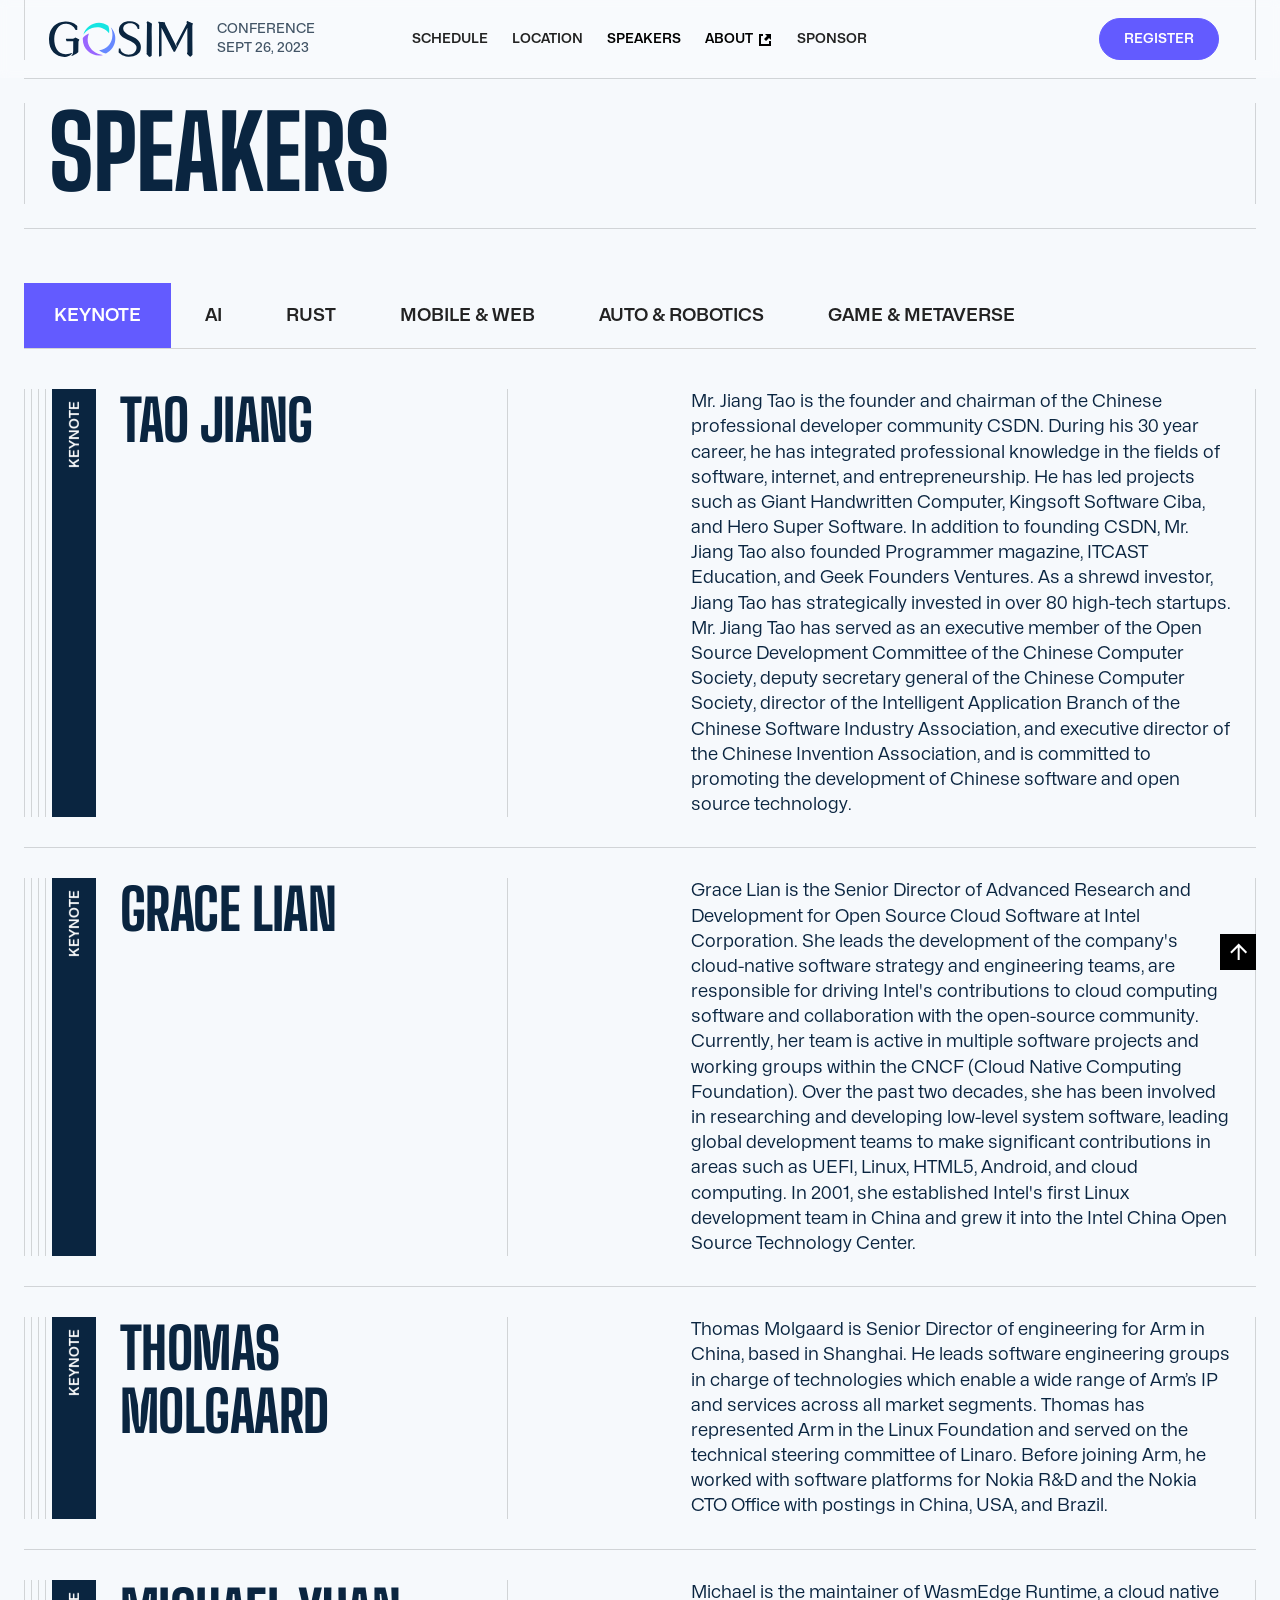
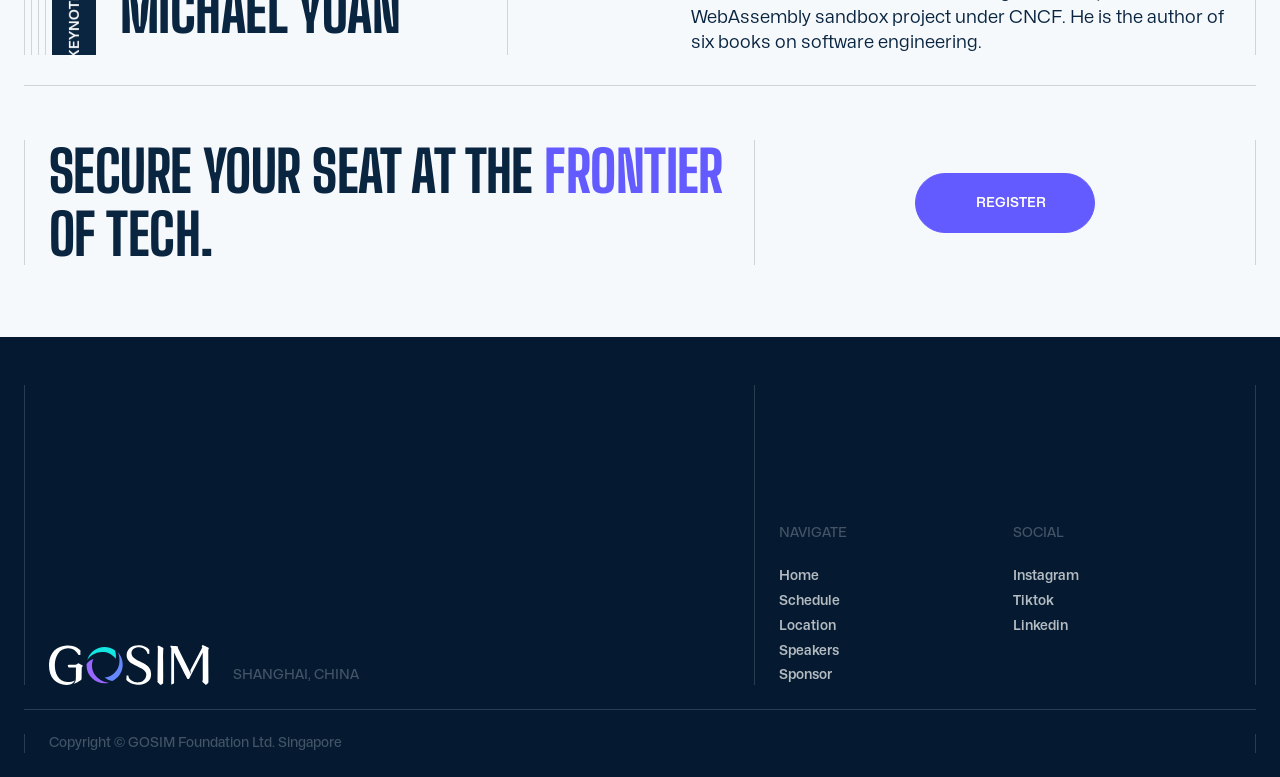
==== speakers.html @ e24916bc "Raw site export" ====
<!DOCTYPE html><!-- Last Published: Sat Apr 06 2024 01:32:18 GMT+0000 (Coordinated Universal Time) -->
<html data-wf-domain="conference2023.gosim.org" data-wf-page="64cb27d26b542a2d3aafcc37"
  data-wf-site="64cb27d16b542a2d3aafcbdd">

<head>
  <meta charset="utf-8" />
  <title>GOSIM Conference 2023 - Speakers</title>
  <meta content="GOSIM Conference 2023 - Speakers" property="og:title" />
  <meta content="GOSIM Conference 2023 - Speakers" property="twitter:title" />
  <meta content="width=device-width, initial-scale=1" name="viewport" />
  <link href="css/gosim-conference.css"
    rel="stylesheet" type="text/css" />
  <script
    type="text/javascript">!function (o, c) { var n = c.documentElement, t = " w-mod-"; n.className += t + "js", ("ontouchstart" in o || o.DocumentTouch && c instanceof DocumentTouch) && (n.className += t + "touch") }(window, document);</script>
  <link href="images/64df04108b62810ad6dc59b3_gosim-conference.png"
    rel="shortcut icon" type="image/x-icon" />
  <link href="images/64df04763ee10a7ce79408d1_gosim-256.png"
    rel="apple-touch-icon" />
  <style>
    body {
      -moz-osx-font-smoothing: grayscale;
      -webkit-font-smoothing: antialiased;
    }

    select,
    input,
    textarea {
      -webkit-appearance: none;
    }
  </style>
</head>

<body>
  <div class="page-wrapper">
    <div id="Top" class="back-to-top-container"><a href="#Top" class="back-to-top-button w-inline-block"><img
          src="images/64cb27d26b542a2d3aafcc44_interface-icon-arrow-up.svg"
          alt="" class="invert" /></a></div>
    <div class="navbar-wrapper">
      <div class="container---main">
        <div data-animation="default" data-collapse="medium" data-duration="400" data-easing="ease" data-easing2="ease"
          role="banner" class="navbar w-nav">
          <div class="navbar-row">
            <div class="navbar-left">
              <a href="index.html" class="brand w-nav-brand"><img alt="" height="Auto"
                  src="images/64d446e209b4d873d9518343_gosim-logo2.svg"
                  class="logo logo-header" /></a>
              <div class="small-text navbar-date">Conference<br />SEPT 26, 2023</div>
            </div>
            <nav role="navigation" class="nav-menu w-nav-menu">
              <a href="schedule.html" class="nav-link w-nav-link">schedule</a><a href="location.html"
                class="nav-link w-nav-link">location</a><a href="speakers.html" aria-current="page"
                class="nav-link w-nav-link w--current">Speakers</a>
              <a href="https://www.gosim.org/" target="_blank" class="nav-link nav-link__flex w-inline-block">
                <div>About</div>
                <div class="external-icon"></div>
              </a>
              <a href="sponsors.html" class="nav-link w-nav-link">sponsor</a>
            </nav>
            <div class="div-block-7 sdf23">
              <a href="https://www.lfasiallc.com/kubecon-cloudnativecon-open-source-summit-china/register/"
                target="_blank" class="button small header-btn w-inline-block">
                <div>Register</div>
              </a>
              <div class="language"></div>
              <div class="menu-button w-nav-button">
                <div class="menu-button-wrapper">
                  <div class="menu-button-horziontal">
                    <div class="menu-button-horizontal-line line-1"></div>
                    <div class="menu-button-horizontal-line line-2"></div>
                    <div class="menu-button-horizontal-line line-3"></div>
                  </div>
                  <div class="menu-button-cross">
                    <div class="menu-button-cross-line line-1"></div>
                    <div class="menu-button-cross-line line-2"></div>
                  </div>
                </div>
              </div>
            </div>
          </div>
        </div>
      </div>
    </div>
    <div class="content-wrapper">
      <div class="horizontal-line"></div>
      <div class="container---main">
        <div class="section-inner">
          <div id="w-node-_6dbf7af6-5825-25f4-3af3-17d40426552d-3aafcc37" class="rows gap-0-5x speakers-title">
            <h4 class="large-heading">speakers</h4>
          </div>
          <div class="container---xs pad-top"></div>
        </div>
      </div>
      <div class="horizontal-line"></div>
      <div data-current="keynote" data-easing="ease" data-duration-in="300" data-duration-out="100" class="tabs w-tabs">
        <div class="tabs-menu w-tab-menu">
          <a id="rust" data-w-tab="keynote" class="tab w-inline-block w-tab-link w--current">
            <div>Keynote</div>
          </a>
          <a id="ai" data-w-tab="ai" class="tab w-inline-block w-tab-link">
            <div>AI</div>
          </a>
          <a id="rust" data-w-tab="rust" class="tab w-inline-block w-tab-link">
            <div>RUST</div>
          </a>
          <a id="mobile" data-w-tab="mobile" class="tab w-inline-block w-tab-link">
            <div>Mobile &amp; Web</div>
          </a>
          <a id="auto" data-w-tab="auto" class="tab w-inline-block w-tab-link">
            <div>Auto &amp; Robotics</div>
          </a>
          <a id="metaverse" data-w-tab="metaverse" class="tab w-inline-block w-tab-link">
            <div>Game &amp; Metaverse</div>
          </a>
        </div>
        <div class="tabs-content w-tab-content">
          <div data-w-tab="keynote" class="w-tab-pane w--tab-active">
            <div class="w-dyn-list">
              <div role="list" class="w-dyn-items">
                <div role="listitem" class="container---main w-dyn-item">
                  <div class="section-inner has-title">
                    <div class="title-wrapper">
                      <div class="title-graphic">
                        <div class="vertical-line"></div>
                        <div class="vertical-line"></div>
                        <div class="vertical-line"></div>
                        <div class="title titles-2">
                          <div class="title-graphic-text-wrapper">
                            <div id="w-node-_0d0104dd-3ecc-165d-d9fb-0b542f494f44-3aafcc37" class="title-graphic-text">
                              Keynote</div>
                          </div>
                        </div>
                      </div>
                      <div class="title-text">
                        <h4 class="medium-heading">Tao Jiang</h4>
                      </div>
                    </div>
                    <div class="vertical-line"></div>
                    <div id="w-node-_0d0104dd-3ecc-165d-d9fb-0b542f494f48-3aafcc37" class="rows gap-1x">
                      <div id="w-node-_0d0104dd-3ecc-165d-d9fb-0b542f494f49-3aafcc37"
                        class="columns speaker-columns kjkj23"><div id="w-node-_0d0104dd-3ecc-165d-d9fb-0b542f494f4b-3aafcc37">Mr. Jiang Tao is the founder and
                          chairman of the Chinese professional developer community CSDN. During his 30 year career, he
                          has integrated professional knowledge in the fields of software, internet, and
                          entrepreneurship. He has led projects such as Giant Handwritten Computer, Kingsoft Software
                          Ciba, and Hero Super Software. In addition to founding CSDN, Mr. Jiang Tao also founded
                          Programmer magazine, ITCAST Education, and Geek Founders Ventures. As a shrewd investor, Jiang
                          Tao has strategically invested in over 80 high-tech startups. Mr. Jiang Tao has served as an
                          executive member of the Open Source Development Committee of the Chinese Computer Society,
                          deputy secretary general of the Chinese Computer Society, director of the Intelligent
                          Application Branch of the Chinese Software Industry Association, and executive director of the
                          Chinese Invention Association, and is committed to promoting the development of Chinese
                          software and open source technology.</div>
                      </div>
                    </div>
                  </div>
                  <div class="horizontal-line kk43"></div>
                </div>
                <div role="listitem" class="container---main w-dyn-item">
                  <div class="section-inner has-title">
                    <div class="title-wrapper">
                      <div class="title-graphic">
                        <div class="vertical-line"></div>
                        <div class="vertical-line"></div>
                        <div class="vertical-line"></div>
                        <div class="title titles-2">
                          <div class="title-graphic-text-wrapper">
                            <div id="w-node-_0d0104dd-3ecc-165d-d9fb-0b542f494f44-3aafcc37" class="title-graphic-text">
                              Keynote</div>
                          </div>
                        </div>
                      </div>
                      <div class="title-text">
                        <h4 class="medium-heading">Grace Lian</h4>
                      </div>
                    </div>
                    <div class="vertical-line"></div>
                    <div id="w-node-_0d0104dd-3ecc-165d-d9fb-0b542f494f48-3aafcc37" class="rows gap-1x">
                      <div id="w-node-_0d0104dd-3ecc-165d-d9fb-0b542f494f49-3aafcc37"
                        class="columns speaker-columns kjkj23"><div id="w-node-_0d0104dd-3ecc-165d-d9fb-0b542f494f4b-3aafcc37">Grace Lian is the Senior
                          Director of Advanced Research and Development for Open Source Cloud Software at Intel
                          Corporation. She leads the development of the company&#x27;s cloud-native software strategy
                          and engineering teams, are responsible for driving Intel&#x27;s contributions to cloud
                          computing software and collaboration with the open-source community. Currently, her team is
                          active in multiple software projects and working groups within the CNCF (Cloud Native
                          Computing Foundation). Over the past two decades, she has been involved in researching and
                          developing low-level system software, leading global development teams to make significant
                          contributions in areas such as UEFI, Linux, HTML5, Android, and cloud computing. In 2001, she
                          established Intel&#x27;s first Linux development team in China and grew it into the Intel
                          China Open Source Technology Center.</div>
                      </div>
                    </div>
                  </div>
                  <div class="horizontal-line kk43"></div>
                </div>
                <div role="listitem" class="container---main w-dyn-item">
                  <div class="section-inner has-title">
                    <div class="title-wrapper">
                      <div class="title-graphic">
                        <div class="vertical-line"></div>
                        <div class="vertical-line"></div>
                        <div class="vertical-line"></div>
                        <div class="title titles-2">
                          <div class="title-graphic-text-wrapper">
                            <div id="w-node-_0d0104dd-3ecc-165d-d9fb-0b542f494f44-3aafcc37" class="title-graphic-text">
                              Keynote</div>
                          </div>
                        </div>
                      </div>
                      <div class="title-text">
                        <h4 class="medium-heading">Thomas Molgaard</h4>
                      </div>
                    </div>
                    <div class="vertical-line"></div>
                    <div id="w-node-_0d0104dd-3ecc-165d-d9fb-0b542f494f48-3aafcc37" class="rows gap-1x">
                      <div id="w-node-_0d0104dd-3ecc-165d-d9fb-0b542f494f49-3aafcc37"
                        class="columns speaker-columns kjkj23"><div id="w-node-_0d0104dd-3ecc-165d-d9fb-0b542f494f4b-3aafcc37">Thomas Molgaard is Senior
                          Director of engineering for Arm in China, based in Shanghai. He leads software engineering
                          groups in charge of technologies which enable a wide range of Arm’s IP and services across all
                          market segments. Thomas has represented Arm in the Linux Foundation and served on the
                          technical steering committee of Linaro. Before joining Arm, he worked with software platforms
                          for Nokia R&amp;D and the Nokia CTO Office with postings in China, USA, and Brazil.</div>
                      </div>
                    </div>
                  </div>
                  <div class="horizontal-line kk43"></div>
                </div>
                <div role="listitem" class="container---main w-dyn-item">
                  <div class="section-inner has-title">
                    <div class="title-wrapper">
                      <div class="title-graphic">
                        <div class="vertical-line"></div>
                        <div class="vertical-line"></div>
                        <div class="vertical-line"></div>
                        <div class="title titles-2">
                          <div class="title-graphic-text-wrapper">
                            <div id="w-node-_0d0104dd-3ecc-165d-d9fb-0b542f494f44-3aafcc37" class="title-graphic-text">
                              Keynote</div>
                          </div>
                        </div>
                      </div>
                      <div class="title-text">
                        <h4 class="medium-heading">Michael Yuan</h4>
                      </div>
                    </div>
                    <div class="vertical-line"></div>
                    <div id="w-node-_0d0104dd-3ecc-165d-d9fb-0b542f494f48-3aafcc37" class="rows gap-1x">
                      <div id="w-node-_0d0104dd-3ecc-165d-d9fb-0b542f494f49-3aafcc37"
                        class="columns speaker-columns kjkj23"><div id="w-node-_0d0104dd-3ecc-165d-d9fb-0b542f494f4b-3aafcc37">Michael is the maintainer of
                          WasmEdge Runtime, a cloud native WebAssembly sandbox project under CNCF. He is the author of
                          six books on software engineering.</div>
                      </div>
                    </div>
                  </div>
                  <div class="horizontal-line kk43"></div>
                </div>
              </div>
            </div>
          </div>
          <div data-w-tab="ai" class="w-tab-pane">
            <div class="w-dyn-list">
              <div role="list" class="w-dyn-items">
                <div role="listitem" class="container---main w-dyn-item">
                  <div class="section-inner has-title">
                    <div class="title-wrapper">
                      <div class="title-graphic">
                        <div class="vertical-line"></div>
                        <div class="vertical-line"></div>
                        <div class="vertical-line"></div>
                        <div class="title titles-2">
                          <div class="title-graphic-text-wrapper">
                            <div id="w-node-_71fab22b-0104-3208-f307-d887cc470694-3aafcc37" class="title-graphic-text">
                              AI</div>
                          </div>
                        </div>
                      </div>
                      <div class="title-text">
                        <h4 class="medium-heading">Loubna Ben Allal</h4>
                      </div>
                    </div>
                    <div class="vertical-line"></div>
                    <div id="w-node-_71fab22b-0104-3208-f307-d887cc47069a-3aafcc37" class="rows gap-1x">
                      <div id="w-node-_71fab22b-0104-3208-f307-d887cc47069b-3aafcc37"
                        class="columns speaker-columns kjkj23"><div id="w-node-cab04417-c5d4-ff88-e255-ee1e2c83454c-3aafcc37">Loubna Ben Allal is a Machine
                          Learning Engineer in the Science team at Hugging Face working on LLMs for code. She is part of
                          the core team behind the BigCode Project and has co-authored The Stack dataset, SantaCoder,
                          and StarCoder models. Loubna holds a Master&#x27;s Degree in Mathematics and Deep Learning
                          from Ecole des Mines de Nancy and graduated from the MVA Master program at ENS Paris Saclay.
                        </div>
                      </div>
                    </div>
                  </div>
                  <div class="horizontal-line kk43"></div>
                </div>
                <div role="listitem" class="container---main w-dyn-item">
                  <div class="section-inner has-title">
                    <div class="title-wrapper">
                      <div class="title-graphic">
                        <div class="vertical-line"></div>
                        <div class="vertical-line"></div>
                        <div class="vertical-line"></div>
                        <div class="title titles-2">
                          <div class="title-graphic-text-wrapper">
                            <div id="w-node-_71fab22b-0104-3208-f307-d887cc470694-3aafcc37" class="title-graphic-text">
                              AI</div>
                          </div>
                        </div>
                      </div>
                      <div class="title-text">
                        <h4 class="medium-heading">Emily Chen </h4>
                      </div>
                    </div>
                    <div class="vertical-line"></div>
                    <div id="w-node-_71fab22b-0104-3208-f307-d887cc47069a-3aafcc37" class="rows gap-1x">
                      <div id="w-node-_71fab22b-0104-3208-f307-d887cc47069b-3aafcc37"
                        class="columns speaker-columns kjkj23"><div id="w-node-cab04417-c5d4-ff88-e255-ee1e2c83454c-3aafcc37">Emily has 18 years of open-source
                          community experience, she was a core contributor in Mozilla/Firefox community, GSoC mentor,
                          Founder of GNOME.Asia and served as the Board of Director in GNOME Foundation in 2010, was
                          co-founder of Kaiyuanshe. Emily joined MSFT as Open Source Community Manager to evangelize
                          MSFT OSS technology and strategy to the broader OSS community since 2014; Later she worked as
                          a product manager in C+AI to build China Azure Marketplace from 0-1 for both customers and
                          ISVs; Since 2018, Emily was the PM lead of STCA AI Vertical team to develop &quot;Industry +
                          AI&quot; solutions for China top enterprise customers, manage multiple enterprise AI projects,
                          build the scalable solutions and deliver flagship projects in China for top customers. Since
                          2022, Emily worked in Microsoft Data Integration team as Principal PM lead for Data Factory
                          APAC PM team. </div>
                      </div>
                    </div>
                  </div>
                  <div class="horizontal-line kk43"></div>
                </div>
                <div role="listitem" class="container---main w-dyn-item">
                  <div class="section-inner has-title">
                    <div class="title-wrapper">
                      <div class="title-graphic">
                        <div class="vertical-line"></div>
                        <div class="vertical-line"></div>
                        <div class="vertical-line"></div>
                        <div class="title titles-2">
                          <div class="title-graphic-text-wrapper">
                            <div id="w-node-_71fab22b-0104-3208-f307-d887cc470694-3aafcc37" class="title-graphic-text">
                              AI</div>
                          </div>
                        </div>
                      </div>
                      <div class="title-text">
                        <h4 class="medium-heading">Bosheng Ding</h4>
                      </div>
                    </div>
                    <div class="vertical-line"></div>
                    <div id="w-node-_71fab22b-0104-3208-f307-d887cc47069a-3aafcc37" class="rows gap-1x">
                      <div id="w-node-_71fab22b-0104-3208-f307-d887cc47069b-3aafcc37"
                        class="columns speaker-columns kjkj23"><div id="w-node-cab04417-c5d4-ff88-e255-ee1e2c83454c-3aafcc37">Bosheng Ding is the founder of
                          the open source project, PandaLLM. He is a researcher and PhD candidate at Nanyang
                          Technological University, focusing on deep learning and natural language processing. His
                          research focused on Large Language Models and Robust NLP Systems. Bosheng has demonstrated a
                          strong aptitude for research, as evidenced by his publications at top AI conferences. In
                          addition to his own research, Bosheng has also served as a reviewer for various AI
                          conferences, including EMNLP, ACL, KDD, SIGDIAL, and WSDM. He is also an adjunct lecturer on
                          digital marketing at the Singapore University of Social Sciences. Prior to his Ph.D. studies,
                          Bosheng worked as a financial risk management consultant for PwC Consulting. In this role, he
                          contributed to projects in a number of countries, including Singapore, Thailand, the
                          Philippines, Malaysia, Austrilia, and South Africa. Bosheng’s experiences in academia and
                          industry have equipped him with diverse skills and perspectives, making him well-suited to
                          tackle complex problems at the intersection of technology and business.</div>
                      </div>
                    </div>
                  </div>
                  <div class="horizontal-line kk43"></div>
                </div>
                <div role="listitem" class="container---main w-dyn-item">
                  <div class="section-inner has-title">
                    <div class="title-wrapper">
                      <div class="title-graphic">
                        <div class="vertical-line"></div>
                        <div class="vertical-line"></div>
                        <div class="vertical-line"></div>
                        <div class="title titles-2">
                          <div class="title-graphic-text-wrapper">
                            <div id="w-node-_71fab22b-0104-3208-f307-d887cc470694-3aafcc37" class="title-graphic-text">
                              AI</div>
                          </div>
                        </div>
                      </div>
                      <div class="title-text">
                        <h4 class="medium-heading">Xu Han</h4>
                      </div>
                    </div>
                    <div class="vertical-line"></div>
                    <div id="w-node-_71fab22b-0104-3208-f307-d887cc47069a-3aafcc37" class="rows gap-1x">
                      <div id="w-node-_71fab22b-0104-3208-f307-d887cc47069b-3aafcc37"
                        class="columns speaker-columns kjkj23"><div id="w-node-cab04417-c5d4-ff88-e255-ee1e2c83454c-3aafcc37">Han Xu is the chief researcher at
                          ModelBest. He was a postdoctoral fellow at Tsinghua University, with research directions in
                          natural language processing, pre-trained language models, and knowledge graphs. He has
                          published numerous papers in international conferences on natural language processing and
                          artificial intelligence such as ACL and EMNLP. He has been cited over 5,900 times on Google
                          Scholar. As one of the main contributors, he participated in the community building of the
                          OpenBMB large model and the open-source of the CPM series models. During his doctoral studies,
                          he received various honors including the National Scholarship, Tsinghua University&#x27;s
                          Jiang Nanxiang Scholarship, Tsinghua University&#x27;s Department of Computer Science Zhong
                          Shimou Scholarship, Tsinghua University&#x27;s Outstanding Doctoral Dissertation, and the
                          Microsoft Scholar Scholarship. He was selected for the CCF Excellent Doctoral Dissertation
                          Incentive Plan for 2022, the Postdoctoral Innovative Talent Support Program, and the Tsinghua
                          University Shuimu Scholar Program.</div>
                      </div>
                    </div>
                  </div>
                  <div class="horizontal-line kk43"></div>
                </div>
                <div role="listitem" class="container---main w-dyn-item">
                  <div class="section-inner has-title">
                    <div class="title-wrapper">
                      <div class="title-graphic">
                        <div class="vertical-line"></div>
                        <div class="vertical-line"></div>
                        <div class="vertical-line"></div>
                        <div class="title titles-2">
                          <div class="title-graphic-text-wrapper">
                            <div id="w-node-_71fab22b-0104-3208-f307-d887cc470694-3aafcc37" class="title-graphic-text">
                              AI</div>
                          </div>
                        </div>
                      </div>
                      <div class="title-text">
                        <h4 class="medium-heading">Yuwen Hu</h4>
                      </div>
                    </div>
                    <div class="vertical-line"></div>
                    <div id="w-node-_71fab22b-0104-3208-f307-d887cc47069a-3aafcc37" class="rows gap-1x">
                      <div id="w-node-_71fab22b-0104-3208-f307-d887cc47069b-3aafcc37"
                        class="columns speaker-columns kjkj23"><div id="w-node-cab04417-c5d4-ff88-e255-ee1e2c83454c-3aafcc37">Yuwen graduated from KTH Royal
                          Institute of Technology in Sweden and currently serves as an AI Frameworks Engineer at Intel.
                          She excels in developing acceleration frameworks for deep learning and large language models.
                          In addition to her multiple educational sessions on LLM, she is also one of the core team
                          members of BigDL project.</div>
                      </div>
                    </div>
                  </div>
                  <div class="horizontal-line kk43"></div>
                </div>
                <div role="listitem" class="container---main w-dyn-item">
                  <div class="section-inner has-title">
                    <div class="title-wrapper">
                      <div class="title-graphic">
                        <div class="vertical-line"></div>
                        <div class="vertical-line"></div>
                        <div class="vertical-line"></div>
                        <div class="title titles-2">
                          <div class="title-graphic-text-wrapper">
                            <div id="w-node-_71fab22b-0104-3208-f307-d887cc470694-3aafcc37" class="title-graphic-text">
                              AI</div>
                          </div>
                        </div>
                      </div>
                      <div class="title-text">
                        <h4 class="medium-heading">Yuhao Jiang</h4>
                      </div>
                    </div>
                    <div class="vertical-line"></div>
                    <div id="w-node-_71fab22b-0104-3208-f307-d887cc47069a-3aafcc37" class="rows gap-1x">
                      <div id="w-node-_71fab22b-0104-3208-f307-d887cc47069b-3aafcc37"
                        class="columns speaker-columns kjkj23"><div id="w-node-cab04417-c5d4-ff88-e255-ee1e2c83454c-3aafcc37">Corporate Counsel, Microsoft Asia
                          R&amp;D Group Legal Affairs</div>
                      </div>
                    </div>
                  </div>
                  <div class="horizontal-line kk43"></div>
                </div>
                <div role="listitem" class="container---main w-dyn-item">
                  <div class="section-inner has-title">
                    <div class="title-wrapper">
                      <div class="title-graphic">
                        <div class="vertical-line"></div>
                        <div class="vertical-line"></div>
                        <div class="vertical-line"></div>
                        <div class="title titles-2">
                          <div class="title-graphic-text-wrapper">
                            <div id="w-node-_71fab22b-0104-3208-f307-d887cc470694-3aafcc37" class="title-graphic-text">
                              AI</div>
                          </div>
                        </div>
                      </div>
                      <div class="title-text">
                        <h4 class="medium-heading">Anni Lai</h4>
                      </div>
                    </div>
                    <div class="vertical-line"></div>
                    <div id="w-node-_71fab22b-0104-3208-f307-d887cc47069a-3aafcc37" class="rows gap-1x">
                      <div id="w-node-_71fab22b-0104-3208-f307-d887cc47069b-3aafcc37"
                        class="columns speaker-columns kjkj23"><div id="w-node-cab04417-c5d4-ff88-e255-ee1e2c83454c-3aafcc37">Anni Lai is the Head of Futurewei
                          Open Source Operations and Marketing. She drives Futurewei’s open source governance, process,
                          compliance, training, project alignment, and ecosystem building. Anni has a long history of
                          serving on various open source foundation boards such as LF CNCF, LF OCI, LF Edge, OpenStack
                          Foundation, and is currently on the LF AI &amp; Data, Open Metaverse Foundation, LF Europe
                          Advisory boards, and Kaiyuanshe.org Advisory Committee. Anni has been instrumental in growing
                          various open source projects and building ecosystems in the areas of Cloud Native, Edge, AI,
                          and Metaverse.</div>
                      </div>
                    </div>
                  </div>
                  <div class="horizontal-line kk43"></div>
                </div>
                <div role="listitem" class="container---main w-dyn-item">
                  <div class="section-inner has-title">
                    <div class="title-wrapper">
                      <div class="title-graphic">
                        <div class="vertical-line"></div>
                        <div class="vertical-line"></div>
                        <div class="vertical-line"></div>
                        <div class="title titles-2">
                          <div class="title-graphic-text-wrapper">
                            <div id="w-node-_71fab22b-0104-3208-f307-d887cc470694-3aafcc37" class="title-graphic-text">
                              AI</div>
                          </div>
                        </div>
                      </div>
                      <div class="title-text">
                        <h4 class="medium-heading">Ted Liu</h4>
                      </div>
                    </div>
                    <div class="vertical-line"></div>
                    <div id="w-node-_71fab22b-0104-3208-f307-d887cc47069a-3aafcc37" class="rows gap-1x">
                      <div id="w-node-_71fab22b-0104-3208-f307-d887cc47069b-3aafcc37"
                        class="columns speaker-columns kjkj23"><div id="w-node-cab04417-c5d4-ff88-e255-ee1e2c83454c-3aafcc37">Ted Liu, has a long-standing
                          commitment to participating in open-source communities both domestically and internationally.
                          His current roles include being a co-founder of the kaiyuanshe an official member of the
                          Apache Software Foundation, a member and mentor of the Incubator Project Committee, and a
                          member of the Community Development Committee. He is also involved in consulting roles for
                          open-source related businesses or communities, such as being an advisor for the Open Source
                          Rainforest community, an External Advisor for BAIN &amp; Company, and Tencent Cloud TVP. He
                          has previously served as an open-source consultant for Tencent Cloud Tengyuan Club, the
                          Strategic Business Director for Microsoft China, the Chief Technical Evangelist for
                          Microsoft&#x27;s Open Technologies and Microsoft&#x27;s Asia-Pacific R&amp;D Group. He also
                          held positions at Oracle (China) as the Channel and Alliance Director, the Linux Strategy
                          Director, and the General Manager of the Middleware Business Division for Greater China.
                          Furthermore, he served as the Vice President for the Asia-Pacific region at Turbolinux.</div>
                      </div>
                    </div>
                  </div>
                  <div class="horizontal-line kk43"></div>
                </div>
                <div role="listitem" class="container---main w-dyn-item">
                  <div class="section-inner has-title">
                    <div class="title-wrapper">
                      <div class="title-graphic">
                        <div class="vertical-line"></div>
                        <div class="vertical-line"></div>
                        <div class="vertical-line"></div>
                        <div class="title titles-2">
                          <div class="title-graphic-text-wrapper">
                            <div id="w-node-_71fab22b-0104-3208-f307-d887cc470694-3aafcc37" class="title-graphic-text">
                              AI</div>
                          </div>
                        </div>
                      </div>
                      <div class="title-text">
                        <h4 class="medium-heading">Stefano Maffulli</h4>
                      </div>
                    </div>
                    <div class="vertical-line"></div>
                    <div id="w-node-_71fab22b-0104-3208-f307-d887cc47069a-3aafcc37" class="rows gap-1x">
                      <div id="w-node-_71fab22b-0104-3208-f307-d887cc47069b-3aafcc37"
                        class="columns speaker-columns kjkj23"><div id="w-node-cab04417-c5d4-ff88-e255-ee1e2c83454c-3aafcc37">Stefano is the executive director
                          of the Open Source Initiative. An experienced leader of open source organizations, from
                          non-profits advocacy groups and trade organizations to business ventures and community
                          projects across countries. With a proven track record in community building, he’s also an
                          active contributor to open source projects. When not basking in front of a monitor, you’ll
                          find him teaching sailing or perfecting his pizza technique.</div>
                      </div>
                    </div>
                  </div>
                  <div class="horizontal-line kk43"></div>
                </div>
                <div role="listitem" class="container---main w-dyn-item">
                  <div class="section-inner has-title">
                    <div class="title-wrapper">
                      <div class="title-graphic">
                        <div class="vertical-line"></div>
                        <div class="vertical-line"></div>
                        <div class="vertical-line"></div>
                        <div class="title titles-2">
                          <div class="title-graphic-text-wrapper">
                            <div id="w-node-_71fab22b-0104-3208-f307-d887cc470694-3aafcc37" class="title-graphic-text">
                              AI</div>
                          </div>
                        </div>
                      </div>
                      <div class="title-text">
                        <h4 class="medium-heading">Wei Meng</h4>
                      </div>
                    </div>
                    <div class="vertical-line"></div>
                    <div id="w-node-_71fab22b-0104-3208-f307-d887cc47069a-3aafcc37" class="rows gap-1x">
                      <div id="w-node-_71fab22b-0104-3208-f307-d887cc47069b-3aafcc37"
                        class="columns speaker-columns kjkj23"><div id="w-node-cab04417-c5d4-ff88-e255-ee1e2c83454c-3aafcc37">Mr. Meng Wei serves as the
                          Director of Open Source Strategy at ZTE Corporation. Since 2016, he has spearheaded ZTE&#x27;s
                          preliminary research in artificial intelligence. Passionate about AI and 5G, in 2018, he was
                          appointed as the Chair of the ITU-T ML5G WG3, a United Nations International Telecommunication
                          Union group focused on applying machine learning to 5G network architectures. Meng is also the
                          Vice Chair of the China AI Industry Development Alliance, a board member of the Linux AI &amp;
                          Data Foundation, and was elected its Chairman in 2023. He has held roles as PTL for the Linux
                          Foundation&#x27;s ODL project and mentor for the Adlik project, contributing to multiple
                          international standards in AI and network function virtualization. Additionally, Meng holds
                          over 30 patents, both in China and internationally, as the lead inventor. </div>
                      </div>
                    </div>
                  </div>
                  <div class="horizontal-line kk43"></div>
                </div>
                <div role="listitem" class="container---main w-dyn-item">
                  <div class="section-inner has-title">
                    <div class="title-wrapper">
                      <div class="title-graphic">
                        <div class="vertical-line"></div>
                        <div class="vertical-line"></div>
                        <div class="vertical-line"></div>
                        <div class="title titles-2">
                          <div class="title-graphic-text-wrapper">
                            <div id="w-node-_71fab22b-0104-3208-f307-d887cc470694-3aafcc37" class="title-graphic-text">
                              AI</div>
                          </div>
                        </div>
                      </div>
                      <div class="title-text">
                        <h4 class="medium-heading">Zhenhua Sun</h4>
                      </div>
                    </div>
                    <div class="vertical-line"></div>
                    <div id="w-node-_71fab22b-0104-3208-f307-d887cc47069a-3aafcc37" class="rows gap-1x">
                      <div id="w-node-_71fab22b-0104-3208-f307-d887cc47069b-3aafcc37"
                        class="columns speaker-columns kjkj23"><div id="w-node-cab04417-c5d4-ff88-e255-ee1e2c83454c-3aafcc37">ByteDance Open Source Committee
                          Legal Advisor, responsible for the company&#x27;s legal affairs related to open source,
                          dedicated to implementing and improving the OpenChain international standard for open source
                          compliance within the company. Actively involved in open source community activities for an
                          extended period, a proactive contributor to the OSCAR (Open Source Compliance and Resource)
                          activities organized by the Institute of Information and Communication Technology, and the
                          author of the Open Source Compliance chapter in the &#x27;Modern Corporate Compliance
                          Guide.&#x27; Formerly served as a lawyer and patent agent.</div>
                      </div>
                    </div>
                  </div>
                  <div class="horizontal-line kk43"></div>
                </div>
                <div role="listitem" class="container---main w-dyn-item">
                  <div class="section-inner has-title">
                    <div class="title-wrapper">
                      <div class="title-graphic">
                        <div class="vertical-line"></div>
                        <div class="vertical-line"></div>
                        <div class="vertical-line"></div>
                        <div class="title titles-2">
                          <div class="title-graphic-text-wrapper">
                            <div id="w-node-_71fab22b-0104-3208-f307-d887cc470694-3aafcc37" class="title-graphic-text">
                              AI</div>
                          </div>
                        </div>
                      </div>
                      <div class="title-text">
                        <h4 class="medium-heading">Yanzhi Wang</h4>
                      </div>
                    </div>
                    <div class="vertical-line"></div>
                    <div id="w-node-_71fab22b-0104-3208-f307-d887cc47069a-3aafcc37" class="rows gap-1x">
                      <div id="w-node-_71fab22b-0104-3208-f307-d887cc47069b-3aafcc37"
                        class="columns speaker-columns kjkj23"><div id="w-node-cab04417-c5d4-ff88-e255-ee1e2c83454c-3aafcc37">Yanzhi Wang is an associate
                          professor and faculty fellow at Dept. of ECE at Northeastern University, Boston, MA. He
                          received the B.S. degree from Tsinghua University in 2009, and Ph.D. from the University of
                          Southern California in 2014. His research interests focus on model compression and
                          platform-specific acceleration of deep learning applications. His work has been published
                          broadly in top conference and journal venues (e.g., DAC, ICCAD, ASPLOS, ISCA, MICRO, HPCA,
                          PLDI, ICS, PACT, ISSCC, AAAI, ICML, NeurIPS, CVPR, ICLR, IJCAI, ECCV, ICDM, ACM MM, FPGA,
                          LCTES, CCS, VLDB, PACT, ICDCS, RTAS, Infocom, C-ACM, JSSC, TComputer, TCAS-I, TCAD, TCAS-I,
                          JSAC, TNNLS, etc.), and has been cited around 16,000 times. He has received six Best Paper and
                          Top Paper Awards and one Communications of the ACM cover featured article. He has another 13
                          Best Paper Nominations and four Popular Paper Awards. He has received the IEEE TC-SDM Early
                          Career Award, APSIPA Distinguished Leader Award, Massachusetts Acorn Innovation Award, Martin
                          Essigmann Excellence in Teaching Award, Massachusetts Acorn Innovation Award, Ming Hsieh
                          Scholar Award, YIP Award and other research awards from Google, MathWorks, etc. </div>
                      </div>
                    </div>
                  </div>
                  <div class="horizontal-line kk43"></div>
                </div>
                <div role="listitem" class="container---main w-dyn-item">
                  <div class="section-inner has-title">
                    <div class="title-wrapper">
                      <div class="title-graphic">
                        <div class="vertical-line"></div>
                        <div class="vertical-line"></div>
                        <div class="vertical-line"></div>
                        <div class="title titles-2">
                          <div class="title-graphic-text-wrapper">
                            <div id="w-node-_71fab22b-0104-3208-f307-d887cc470694-3aafcc37" class="title-graphic-text">
                              AI</div>
                          </div>
                        </div>
                      </div>
                      <div class="title-text">
                        <h4 class="medium-heading">Qing Wei</h4>
                      </div>
                    </div>
                    <div class="vertical-line"></div>
                    <div id="w-node-_71fab22b-0104-3208-f307-d887cc47069a-3aafcc37" class="rows gap-1x">
                      <div id="w-node-_71fab22b-0104-3208-f307-d887cc47069b-3aafcc37"
                        class="columns speaker-columns kjkj23"><div id="w-node-cab04417-c5d4-ff88-e255-ee1e2c83454c-3aafcc37">As an ICT industry veteran, Mr.
                          Qing Wei has been working in mobile communication, information technology and smart devices
                          related business for over 30 years in Asia. His business footprint spans across Mainland
                          China, Singapore and Hong Kong SAR and is specialized in information technology and
                          telecommunication product development &amp; management as well as sales &amp; marketing
                          management.His most recent role as Chief Technology Officer in Microsoft (China) Ltd allows
                          him to work with industry partners and influencers in China to evangelize Microsoft’s
                          technology vision, innovation and digital transformation practices based on the advanced
                          technology of cloud computing, IoT, big data, machine learning and artificial intelligence. he
                          is also working closely with customers and partners together to leverage the advanced
                          technology to solve real-world societal and industry problems with sustainable growth
                          potentials. </div>
                      </div>
                    </div>
                  </div>
                  <div class="horizontal-line kk43"></div>
                </div>
                <div role="listitem" class="container---main w-dyn-item">
                  <div class="section-inner has-title">
                    <div class="title-wrapper">
                      <div class="title-graphic">
                        <div class="vertical-line"></div>
                        <div class="vertical-line"></div>
                        <div class="vertical-line"></div>
                        <div class="title titles-2">
                          <div class="title-graphic-text-wrapper">
                            <div id="w-node-_71fab22b-0104-3208-f307-d887cc470694-3aafcc37" class="title-graphic-text">
                              AI</div>
                          </div>
                        </div>
                      </div>
                      <div class="title-text">
                        <h4 class="medium-heading">Liliya Wu</h4>
                      </div>
                    </div>
                    <div class="vertical-line"></div>
                    <div id="w-node-_71fab22b-0104-3208-f307-d887cc47069a-3aafcc37" class="rows gap-1x">
                      <div id="w-node-_71fab22b-0104-3208-f307-d887cc47069b-3aafcc37"
                        class="columns speaker-columns kjkj23"><div id="w-node-cab04417-c5d4-ff88-e255-ee1e2c83454c-3aafcc37">Liliya Wu is responsible for
                          supporting Arm software strategy in AIoT filed. Carry out technical evangelism work around
                          Arm-based solutions and software tool chains. Collaborate with ecosystem partner such as
                          Baidu, Alibaba and promote the implementation of Arm-based edge AI technology cooperation. She
                          is committed to driving satisfaction with the existing arm tools and platform technologies,
                          improving developer experience and assisting the larger developer community better understand
                          how to successfully adopt and use arm tools and platform technologies.</div>
                      </div>
                    </div>
                  </div>
                  <div class="horizontal-line kk43"></div>
                </div>
                <div role="listitem" class="container---main w-dyn-item">
                  <div class="section-inner has-title">
                    <div class="title-wrapper">
                      <div class="title-graphic">
                        <div class="vertical-line"></div>
                        <div class="vertical-line"></div>
                        <div class="vertical-line"></div>
                        <div class="title titles-2">
                          <div class="title-graphic-text-wrapper">
                            <div id="w-node-_71fab22b-0104-3208-f307-d887cc470694-3aafcc37" class="title-graphic-text">
                              AI</div>
                          </div>
                        </div>
                      </div>
                      <div class="title-text">
                        <h4 class="medium-heading">Yang You</h4>
                      </div>
                    </div>
                    <div class="vertical-line"></div>
                    <div id="w-node-_71fab22b-0104-3208-f307-d887cc47069a-3aafcc37" class="rows gap-1x">
                      <div id="w-node-_71fab22b-0104-3208-f307-d887cc47069b-3aafcc37"
                        class="columns speaker-columns kjkj23"><div id="w-node-cab04417-c5d4-ff88-e255-ee1e2c83454c-3aafcc37">Yang You serves as a Presidential
                          Young Professor at the National University of Singapore (NUS), joining the ranks of
                          exceptional early-career talents. He earned his Ph.D. in Computer Science from UC Berkeley
                          under the guidance of Prof. James Demmel, a notable figure in the Computer Science Division
                          and the EECS Department. Yang&#x27;s research delves into Parallel/Distributed Algorithms,
                          High Performance Computing, and Machine Learning, primarily focusing on amplifying deep neural
                          network training on extensive systems. In 2017, his team set a new benchmark by achieving the
                          world&#x27;s fastest ImageNet training speed, gaining significant media attention. Two years
                          later, they surpassed the world record for BERT training speed, influencing the training
                          techniques adopted by tech behemoths like Google, Microsoft, and NVIDIA. Yang&#x27;s
                          pioneering LARS and LAMB optimizers feature in the industry-standard MLPerf benchmark. Over
                          the years, he has clinched numerous awards, such as the IPDPS 2015 Best Paper Award, ICPP 2018
                          Best Paper Award, and the prestigious AAAI 2023 Distinguished Paper Award. Recognized as a
                          Siebel Scholar and recipient of the Lotfi A. Zadeh Prize, Yang was also UC Berkeley&#x27;s
                          nominee for the ACM Doctoral Dissertation Award. His influence and achievements secured him a
                          spot in the Forbes 30 Under 30 Asia list in 2021 and earned him the IEEE CS TCHPC Early Career
                          Researchers Award.</div>
                      </div>
                    </div>
                  </div>
                  <div class="horizontal-line kk43"></div>
                </div>
                <div role="listitem" class="container---main w-dyn-item">
                  <div class="section-inner has-title">
                    <div class="title-wrapper">
                      <div class="title-graphic">
                        <div class="vertical-line"></div>
                        <div class="vertical-line"></div>
                        <div class="vertical-line"></div>
                        <div class="title titles-2">
                          <div class="title-graphic-text-wrapper">
                            <div id="w-node-_71fab22b-0104-3208-f307-d887cc470694-3aafcc37"
                              class="title-graphic-text w-dyn-bind-empty"></div>
                          </div>
                        </div>
                      </div>
                      <div class="title-text">
                        <h4 class="medium-heading">Zach Zhao</h4>
                      </div>
                    </div>
                    <div class="vertical-line"></div>
                    <div id="w-node-_71fab22b-0104-3208-f307-d887cc47069a-3aafcc37" class="rows gap-1x">
                      <div id="w-node-_71fab22b-0104-3208-f307-d887cc47069b-3aafcc37"
                        class="columns speaker-columns kjkj23"><div id="w-node-cab04417-c5d4-ff88-e255-ee1e2c83454c-3aafcc37">Zach serves as a senior software
                          engineer at Arm China. He is responsible for ecosystem software development and partnership
                          engagement in Client line of business. He is proficient in developing and optimizing
                          performance of computer vision and artificial intelligence applications in Arm platforms. Zach
                          hold patents and graduates from the Chinese University of Hong Kong</div>
                      </div>
                    </div>
                  </div>
                  <div class="horizontal-line kk43"></div>
                </div>
                <div role="listitem" class="container---main w-dyn-item">
                  <div class="section-inner has-title">
                    <div class="title-wrapper">
                      <div class="title-graphic">
                        <div class="vertical-line"></div>
                        <div class="vertical-line"></div>
                        <div class="vertical-line"></div>
                        <div class="title titles-2">
                          <div class="title-graphic-text-wrapper">
                            <div id="w-node-_71fab22b-0104-3208-f307-d887cc470694-3aafcc37" class="title-graphic-text">
                              AI</div>
                          </div>
                        </div>
                      </div>
                      <div class="title-text">
                        <h4 class="medium-heading">Zhipeng Huang</h4>
                      </div>
                    </div>
                    <div class="vertical-line"></div>
                    <div id="w-node-_71fab22b-0104-3208-f307-d887cc47069a-3aafcc37" class="rows gap-1x">
                      <div id="w-node-_71fab22b-0104-3208-f307-d887cc47069b-3aafcc37"
                        class="columns speaker-columns kjkj23"><div id="w-node-cab04417-c5d4-ff88-e255-ee1e2c83454c-3aafcc37">Zhipeng Huang currently serve as
                          Director of Open Source for Huawei Compute product line covering Operating System, Database
                          and Artificial Intelligence. Zhipeng is now the TAC member of LFAI, TAC and Outreach member of
                          the Confidential Computing Consortium, co-lead of the Kubernetes Policy WG, project lead of
                          CNCF Security SIG, founder of the OpenStack Cyborg project, and co-chair of OpenStack Public
                          Cloud WG. Zhipeng is also leading a team in Huawei that works on ONNX, Kubeflow, Akraino, and
                          other open source communities</div>
                      </div>
                    </div>
                  </div>
                  <div class="horizontal-line kk43"></div>
                </div>
              </div>
            </div>
          </div>
          <div data-w-tab="rust" class="w-tab-pane">
            <div class="w-dyn-list">
              <div role="list" class="w-dyn-items">
                <div role="listitem" class="container---main w-dyn-item">
                  <div class="section-inner has-title">
                    <div class="title-wrapper">
                      <div class="title-graphic">
                        <div class="vertical-line"></div>
                        <div class="vertical-line"></div>
                        <div class="vertical-line"></div>
                        <div class="title titles-2">
                          <div class="title-graphic-text-wrapper">
                            <div id="w-node-b3922a44-4788-ce8a-ce9c-28bcfa97e7f7-3aafcc37" class="title-graphic-text">
                              Rust PL</div>
                          </div>
                        </div>
                      </div>
                      <div class="title-text">
                        <h4 class="medium-heading">Yu Chen</h4>
                      </div>
                    </div>
                    <div class="vertical-line"></div>
                    <div id="w-node-b3922a44-4788-ce8a-ce9c-28bcfa97e7fb-3aafcc37" class="rows gap-1x">
                      <div id="w-node-b3922a44-4788-ce8a-ce9c-28bcfa97e7fc-3aafcc37"
                        class="columns speaker-columns kjkj23"><div id="w-node-b3922a44-4788-ce8a-ce9c-28bcfa97e7fe-3aafcc37">Yu is the associate professor of
                          the Computer Science Department in Tsinghua University. His research interest is to
                          investigate the principle, design, and implementation of operating systems that need high
                          performance, high availability, with reduced overhead for emerging new storage, networking,
                          and computing architecture.</div>
                      </div>
                    </div>
                  </div>
                  <div class="horizontal-line kk43"></div>
                </div>
                <div role="listitem" class="container---main w-dyn-item">
                  <div class="section-inner has-title">
                    <div class="title-wrapper">
                      <div class="title-graphic">
                        <div class="vertical-line"></div>
                        <div class="vertical-line"></div>
                        <div class="vertical-line"></div>
                        <div class="title titles-2">
                          <div class="title-graphic-text-wrapper">
                            <div id="w-node-b3922a44-4788-ce8a-ce9c-28bcfa97e7f7-3aafcc37" class="title-graphic-text">
                              Rust PL</div>
                          </div>
                        </div>
                      </div>
                      <div class="title-text">
                        <h4 class="medium-heading">Yang Feng</h4>
                      </div>
                    </div>
                    <div class="vertical-line"></div>
                    <div id="w-node-b3922a44-4788-ce8a-ce9c-28bcfa97e7fb-3aafcc37" class="rows gap-1x">
                      <div id="w-node-b3922a44-4788-ce8a-ce9c-28bcfa97e7fc-3aafcc37"
                        class="columns speaker-columns kjkj23"><div id="w-node-b3922a44-4788-ce8a-ce9c-28bcfa97e7fe-3aafcc37">Dr. Feng is an assistant research
                          professor in the Department of Computer Science and Technology at Nanjing University. Before
                          that, I obtained my Ph.D. degree from the University of California, Irvine, in 2019. He got my
                          B.Sc. Degree from Nanjing University. His research interests lay on the quality assurance of
                          complex software systems and the implementation of reliable software infrastructure.</div>
                      </div>
                    </div>
                  </div>
                  <div class="horizontal-line kk43"></div>
                </div>
                <div role="listitem" class="container---main w-dyn-item">
                  <div class="section-inner has-title">
                    <div class="title-wrapper">
                      <div class="title-graphic">
                        <div class="vertical-line"></div>
                        <div class="vertical-line"></div>
                        <div class="vertical-line"></div>
                        <div class="title titles-2">
                          <div class="title-graphic-text-wrapper">
                            <div id="w-node-b3922a44-4788-ce8a-ce9c-28bcfa97e7f7-3aafcc37" class="title-graphic-text">
                              Rust PL</div>
                          </div>
                        </div>
                      </div>
                      <div class="title-text">
                        <h4 class="medium-heading">Gary Guo</h4>
                      </div>
                    </div>
                    <div class="vertical-line"></div>
                    <div id="w-node-b3922a44-4788-ce8a-ce9c-28bcfa97e7fb-3aafcc37" class="rows gap-1x">
                      <div id="w-node-b3922a44-4788-ce8a-ce9c-28bcfa97e7fc-3aafcc37"
                        class="columns speaker-columns kjkj23"><div id="w-node-b3922a44-4788-ce8a-ce9c-28bcfa97e7fe-3aafcc37">Gary is a team member of the Rust
                          for Linux project. He also actively contributes to the Rust project and is a member of the
                          FFI-unwind working group. He has interest in operating systems, compilers, microprocessor
                          design and open-source software and hardware.</div>
                      </div>
                    </div>
                  </div>
                  <div class="horizontal-line kk43"></div>
                </div>
                <div role="listitem" class="container---main w-dyn-item">
                  <div class="section-inner has-title">
                    <div class="title-wrapper">
                      <div class="title-graphic">
                        <div class="vertical-line"></div>
                        <div class="vertical-line"></div>
                        <div class="vertical-line"></div>
                        <div class="title titles-2">
                          <div class="title-graphic-text-wrapper">
                            <div id="w-node-b3922a44-4788-ce8a-ce9c-28bcfa97e7f7-3aafcc37"
                              class="title-graphic-text w-dyn-bind-empty"></div>
                          </div>
                        </div>
                      </div>
                      <div class="title-text">
                        <h4 class="medium-heading">Xiaoyu JIa</h4>
                      </div>
                    </div>
                    <div class="vertical-line"></div>
                    <div id="w-node-b3922a44-4788-ce8a-ce9c-28bcfa97e7fb-3aafcc37" class="rows gap-1x">
                      <div id="w-node-b3922a44-4788-ce8a-ce9c-28bcfa97e7fc-3aafcc37"
                        class="columns speaker-columns kjkj23"><div id="w-node-b3922a44-4788-ce8a-ce9c-28bcfa97e7fe-3aafcc37">He is a Rust and operating system
                          enthusiasts. Currently studying network engineering at Wenzhou University. He has participated
                          in openEuler internship and is currently the main developer of this project.</div>
                      </div>
                    </div>
                  </div>
                  <div class="horizontal-line kk43"></div>
                </div>
                <div role="listitem" class="container---main w-dyn-item">
                  <div class="section-inner has-title">
                    <div class="title-wrapper">
                      <div class="title-graphic">
                        <div class="vertical-line"></div>
                        <div class="vertical-line"></div>
                        <div class="vertical-line"></div>
                        <div class="title titles-2">
                          <div class="title-graphic-text-wrapper">
                            <div id="w-node-b3922a44-4788-ce8a-ce9c-28bcfa97e7f7-3aafcc37"
                              class="title-graphic-text w-dyn-bind-empty"></div>
                          </div>
                        </div>
                      </div>
                      <div class="title-text">
                        <h4 class="medium-heading">Jie Liu</h4>
                      </div>
                    </div>
                    <div class="vertical-line"></div>
                    <div id="w-node-b3922a44-4788-ce8a-ce9c-28bcfa97e7fb-3aafcc37" class="rows gap-1x">
                      <div id="w-node-b3922a44-4788-ce8a-ce9c-28bcfa97e7fc-3aafcc37"
                        class="columns speaker-columns kjkj23"><div id="w-node-b3922a44-4788-ce8a-ce9c-28bcfa97e7fe-3aafcc37">A service framework development
                          engineer at Bytedance, the maintainer of the CloudWeGo Volo project. Primarily dedicated to
                          the research and development of microservice frameworks, performance optimization, and
                          implementation. Interested in the implementation aspects of the Rust compiler.</div>
                      </div>
                    </div>
                  </div>
                  <div class="horizontal-line kk43"></div>
                </div>
                <div role="listitem" class="container---main w-dyn-item">
                  <div class="section-inner has-title">
                    <div class="title-wrapper">
                      <div class="title-graphic">
                        <div class="vertical-line"></div>
                        <div class="vertical-line"></div>
                        <div class="vertical-line"></div>
                        <div class="title titles-2">
                          <div class="title-graphic-text-wrapper">
                            <div id="w-node-b3922a44-4788-ce8a-ce9c-28bcfa97e7f7-3aafcc37" class="title-graphic-text">
                              Rust PL</div>
                          </div>
                        </div>
                      </div>
                      <div class="title-text">
                        <h4 class="medium-heading">Bart Massey </h4>
                      </div>
                    </div>
                    <div class="vertical-line"></div>
                    <div id="w-node-b3922a44-4788-ce8a-ce9c-28bcfa97e7fb-3aafcc37" class="rows gap-1x">
                      <div id="w-node-b3922a44-4788-ce8a-ce9c-28bcfa97e7fc-3aafcc37"
                        class="columns speaker-columns kjkj23"><div id="w-node-b3922a44-4788-ce8a-ce9c-28bcfa97e7fe-3aafcc37">Professor Bart&#x27;s research
                          interests are quite broad, but all contain an emphasis on open source technology development
                          and software engineering. I have a Ph.D. in artificial intelligence, and do some work around
                          applications of search and machine learning in autonomous systems, planning, and scheduling,
                          and one- and two-player games.</div>
                      </div>
                    </div>
                  </div>
                  <div class="horizontal-line kk43"></div>
                </div>
                <div role="listitem" class="container---main w-dyn-item">
                  <div class="section-inner has-title">
                    <div class="title-wrapper">
                      <div class="title-graphic">
                        <div class="vertical-line"></div>
                        <div class="vertical-line"></div>
                        <div class="vertical-line"></div>
                        <div class="title titles-2">
                          <div class="title-graphic-text-wrapper">
                            <div id="w-node-b3922a44-4788-ce8a-ce9c-28bcfa97e7f7-3aafcc37" class="title-graphic-text">
                              Rust PL</div>
                          </div>
                        </div>
                      </div>
                      <div class="title-text">
                        <h4 class="medium-heading">Nicholas Nethercote</h4>
                      </div>
                    </div>
                    <div class="vertical-line"></div>
                    <div id="w-node-b3922a44-4788-ce8a-ce9c-28bcfa97e7fb-3aafcc37" class="rows gap-1x">
                      <div id="w-node-b3922a44-4788-ce8a-ce9c-28bcfa97e7fc-3aafcc37"
                        class="columns speaker-columns kjkj23"><div id="w-node-b3922a44-4788-ce8a-ce9c-28bcfa97e7fe-3aafcc37">Dr. Nicholas is a seasoned
                          software engineer and team leader specializing in performance optimization and memory
                          efficiency. With significant contributions at Futurewei, Apple, and Mozilla, he has improved
                          Rust compiler, Firefox, and pdf.js among others. A dedicated profiler developer and code
                          refiner, they&#x27;ve also led key initiatives like Project Candle and MemShrink. Dr. Nicholas
                          won the Most Influential PLDI Paper Award for research on Valgrind, the subject of their PhD.
                          He has a passionate educator, known for &#x27;The Rust Performance Book&#x27; and numerous
                          insightful blog posts. Their versatility extends to diverse projects like power estimates and
                          OS X deep-dives.</div>
                      </div>
                    </div>
                  </div>
                  <div class="horizontal-line kk43"></div>
                </div>
                <div role="listitem" class="container---main w-dyn-item">
                  <div class="section-inner has-title">
                    <div class="title-wrapper">
                      <div class="title-graphic">
                        <div class="vertical-line"></div>
                        <div class="vertical-line"></div>
                        <div class="vertical-line"></div>
                        <div class="title titles-2">
                          <div class="title-graphic-text-wrapper">
                            <div id="w-node-b3922a44-4788-ce8a-ce9c-28bcfa97e7f7-3aafcc37" class="title-graphic-text">
                              Rust PL</div>
                          </div>
                        </div>
                      </div>
                      <div class="title-text">
                        <h4 class="medium-heading">Josh Triplett</h4>
                      </div>
                    </div>
                    <div class="vertical-line"></div>
                    <div id="w-node-b3922a44-4788-ce8a-ce9c-28bcfa97e7fb-3aafcc37" class="rows gap-1x">
                      <div id="w-node-b3922a44-4788-ce8a-ce9c-28bcfa97e7fc-3aafcc37"
                        class="columns speaker-columns kjkj23"><div id="w-node-b3922a44-4788-ce8a-ce9c-28bcfa97e7fe-3aafcc37">Josh is a developer on the Rust
                          project. I co-lead the Rust language team, and work on the Rust library team and the Cargo
                          package manager. I care about building welcoming, inclusive communities that lift people up. I
                          love building solutions to systemic problems.</div>
                      </div>
                    </div>
                  </div>
                  <div class="horizontal-line kk43"></div>
                </div>
                <div role="listitem" class="container---main w-dyn-item">
                  <div class="section-inner has-title">
                    <div class="title-wrapper">
                      <div class="title-graphic">
                        <div class="vertical-line"></div>
                        <div class="vertical-line"></div>
                        <div class="vertical-line"></div>
                        <div class="title titles-2">
                          <div class="title-graphic-text-wrapper">
                            <div id="w-node-b3922a44-4788-ce8a-ce9c-28bcfa97e7f7-3aafcc37"
                              class="title-graphic-text w-dyn-bind-empty"></div>
                          </div>
                        </div>
                      </div>
                      <div class="title-text">
                        <h4 class="medium-heading">Tianxing Ye</h4>
                      </div>
                    </div>
                    <div class="vertical-line"></div>
                    <div id="w-node-b3922a44-4788-ce8a-ce9c-28bcfa97e7fb-3aafcc37" class="rows gap-1x">
                      <div id="w-node-b3922a44-4788-ce8a-ce9c-28bcfa97e7fc-3aafcc37"
                        class="columns speaker-columns kjkj23"><div id="w-node-b3922a44-4788-ce8a-ce9c-28bcfa97e7fe-3aafcc37">Software development engineer,
                          enthusiast of the Rust language. Currently working on infrastructure development for Rust in
                          China, as well as a decentralized Monorepo Engine implemented in Rust.</div>
                      </div>
                    </div>
                  </div>
                  <div class="horizontal-line kk43"></div>
                </div>
                <div role="listitem" class="container---main w-dyn-item">
                  <div class="section-inner has-title">
                    <div class="title-wrapper">
                      <div class="title-graphic">
                        <div class="vertical-line"></div>
                        <div class="vertical-line"></div>
                        <div class="vertical-line"></div>
                        <div class="title titles-2">
                          <div class="title-graphic-text-wrapper">
                            <div id="w-node-b3922a44-4788-ce8a-ce9c-28bcfa97e7f7-3aafcc37" class="title-graphic-text">
                              Rust PL</div>
                          </div>
                        </div>
                      </div>
                      <div class="title-text">
                        <h4 class="medium-heading">Alex Zhang</h4>
                      </div>
                    </div>
                    <div class="vertical-line"></div>
                    <div id="w-node-b3922a44-4788-ce8a-ce9c-28bcfa97e7fb-3aafcc37" class="rows gap-1x">
                      <div id="w-node-b3922a44-4788-ce8a-ce9c-28bcfa97e7fc-3aafcc37"
                        class="columns speaker-columns kjkj23"><div id="w-node-b3922a44-4788-ce8a-ce9c-28bcfa97e7fe-3aafcc37">Alex Zhang is a senior
                          independent consultant, evangelist of the Rust Chinese community, technical author, and author
                          of &quot;The Way of Rust Programming.&quot;</div>
                      </div>
                    </div>
                  </div>
                  <div class="horizontal-line kk43"></div>
                </div>
                <div role="listitem" class="container---main w-dyn-item">
                  <div class="section-inner has-title">
                    <div class="title-wrapper">
                      <div class="title-graphic">
                        <div class="vertical-line"></div>
                        <div class="vertical-line"></div>
                        <div class="vertical-line"></div>
                        <div class="title titles-2">
                          <div class="title-graphic-text-wrapper">
                            <div id="w-node-b3922a44-4788-ce8a-ce9c-28bcfa97e7f7-3aafcc37" class="title-graphic-text">
                              Rust PL</div>
                          </div>
                        </div>
                      </div>
                      <div class="title-text">
                        <h4 class="medium-heading">Folkert de Vries</h4>
                      </div>
                    </div>
                    <div class="vertical-line"></div>
                    <div id="w-node-b3922a44-4788-ce8a-ce9c-28bcfa97e7fb-3aafcc37" class="rows gap-1x">
                      <div id="w-node-b3922a44-4788-ce8a-ce9c-28bcfa97e7fc-3aafcc37"
                        class="columns speaker-columns kjkj23"><div id="w-node-b3922a44-4788-ce8a-ce9c-28bcfa97e7fe-3aafcc37">Folkert is a Rust engineer, doing
                          both embedded and systems programming. He is one of the main contributors of Roc, a new purely
                          functional programming language, written in Rust (and a bit of Zig). At Tweede golf, he
                          currently works on the Network Time Protocol, a core internet protocol, and open-source
                          university Rust course, Rust 101.</div>
                      </div>
                    </div>
                  </div>
                  <div class="horizontal-line kk43"></div>
                </div>
              </div>
            </div>
          </div>
          <div data-w-tab="mobile" class="w-tab-pane">
            <div class="w-dyn-list">
              <div role="list" class="w-dyn-items">
                <div role="listitem" class="container---main w-dyn-item">
                  <div class="section-inner has-title">
                    <div class="title-wrapper">
                      <div class="title-graphic">
                        <div class="vertical-line"></div>
                        <div class="vertical-line"></div>
                        <div class="vertical-line"></div>
                        <div class="title titles-2">
                          <div class="title-graphic-text-wrapper">
                            <div id="w-node-_8ae4789c-1b60-1e3f-07ca-9bc0d459e845-3aafcc37" class="title-graphic-text">
                              Mobile &amp; Web</div>
                          </div>
                        </div>
                      </div>
                      <div class="title-text">
                        <h4 class="medium-heading">Rik Arends</h4>
                      </div>
                    </div>
                    <div class="vertical-line"></div>
                    <div id="w-node-_8ae4789c-1b60-1e3f-07ca-9bc0d459e849-3aafcc37" class="rows gap-1x">
                      <div id="w-node-_8ae4789c-1b60-1e3f-07ca-9bc0d459e84a-3aafcc37"
                        class="columns speaker-columns kjkj23"><div id="w-node-_8ae4789c-1b60-1e3f-07ca-9bc0d459e84c-3aafcc37">With 20+ years’ experience as a
                          C/C++, JavaScript and more recently Rust developer, I&#x27;ve always been excited by using
                          computation for visuals and audio. For this to work you need performance, and a smooth
                          workflow enabled by the right tooling. After having everything I wanted with C except stable
                          code I moved to JavaScript and web technologies. However, this never got to the point of being
                          able to make fast applications that use modern CPU and GPU power. Now with Rust we have a new
                          chance. I&#x27;ve been an entrepreneur my entire life building VJ software in the 00&#x27;s,
                          then web UI technology and web IDEs with Cloud9, and am now reimagining the developer workflow
                          in Rust with Makepad. </div>
                      </div>
                    </div>
                  </div>
                  <div class="horizontal-line kk43"></div>
                </div>
                <div role="listitem" class="container---main w-dyn-item">
                  <div class="section-inner has-title">
                    <div class="title-wrapper">
                      <div class="title-graphic">
                        <div class="vertical-line"></div>
                        <div class="vertical-line"></div>
                        <div class="vertical-line"></div>
                        <div class="title titles-2">
                          <div class="title-graphic-text-wrapper">
                            <div id="w-node-_8ae4789c-1b60-1e3f-07ca-9bc0d459e845-3aafcc37" class="title-graphic-text">
                              Mobile &amp; Web</div>
                          </div>
                        </div>
                      </div>
                      <div class="title-text">
                        <h4 class="medium-heading">Kevin Boos</h4>
                      </div>
                    </div>
                    <div class="vertical-line"></div>
                    <div id="w-node-_8ae4789c-1b60-1e3f-07ca-9bc0d459e849-3aafcc37" class="rows gap-1x">
                      <div id="w-node-_8ae4789c-1b60-1e3f-07ca-9bc0d459e84a-3aafcc37"
                        class="columns speaker-columns kjkj23"><div id="w-node-_8ae4789c-1b60-1e3f-07ca-9bc0d459e84c-3aafcc37">Kevin Boos is currently a
                          software architect at Futurewei, where he is working on a next-generation Rust software stack
                          for mobile systems and exploring how to improve the experience of using Rust on mobile. Kevin
                          is also the creator of Theseus OS, an open-source OS written from scratch in Rust that
                          rethinks the structure and implementation strategy of operating systems, with an emphasis on
                          how to maximally leverage language mechanisms for compile-time safety and verifiable
                          correctness.
                          Kevin obtained his PhD from Rice University with a focus on OS design, with other interests
                          spanning the domains of I/O virtualization, device drivers, mobile virtual reality, static
                          analysis, and safe programming languages. His academic work has been published in top computer
                          engineering conferences over the past decade, and he continues to collaborate with OS
                          researchers in academia and the open-source community.
                        </div>
                      </div>
                    </div>
                  </div>
                  <div class="horizontal-line kk43"></div>
                </div>
                <div role="listitem" class="container---main w-dyn-item">
                  <div class="section-inner has-title">
                    <div class="title-wrapper">
                      <div class="title-graphic">
                        <div class="vertical-line"></div>
                        <div class="vertical-line"></div>
                        <div class="vertical-line"></div>
                        <div class="title titles-2">
                          <div class="title-graphic-text-wrapper">
                            <div id="w-node-_8ae4789c-1b60-1e3f-07ca-9bc0d459e845-3aafcc37" class="title-graphic-text">
                              Mobile &amp; Web</div>
                          </div>
                        </div>
                      </div>
                      <div class="title-text">
                        <h4 class="medium-heading">Wenjing Chu</h4>
                      </div>
                    </div>
                    <div class="vertical-line"></div>
                    <div id="w-node-_8ae4789c-1b60-1e3f-07ca-9bc0d459e849-3aafcc37" class="rows gap-1x">
                      <div id="w-node-_8ae4789c-1b60-1e3f-07ca-9bc0d459e84a-3aafcc37"
                        class="columns speaker-columns kjkj23"><div id="w-node-_8ae4789c-1b60-1e3f-07ca-9bc0d459e84c-3aafcc37">Wenjing is a Senior Director of
                          Technology Strategy at Futurewei Technologies, Inc. He leads new technology development in the
                          future of computing, trust, and trustworthy AI. He is a founding board member of the
                          OpenWallet Foundation (OWF) and its Technical Advisory Council (TAC). He is also a founding
                          board member of the Trust of IP Foundation (ToIP). In ToIP, he is a primary author of the
                          Trust Spanning Protocol Specification (TSP) and of the Technology Architecture Specification,
                          while serving as Co-Chair for the Trust Spanning Protocol Task Force and for the AI and
                          Metaverse Task Force. He also previously served in leadership roles for the Linux Foundation’s
                          Networking Foundation and the Edge Computing Foundation. Over his career, he had been an
                          entrepreneurial and technical lead in several successful Silicon Valley startups including
                          Airespace, Inc. and Sentient Networks, Inc.</div>
                      </div>
                    </div>
                  </div>
                  <div class="horizontal-line kk43"></div>
                </div>
                <div role="listitem" class="container---main w-dyn-item">
                  <div class="section-inner has-title">
                    <div class="title-wrapper">
                      <div class="title-graphic">
                        <div class="vertical-line"></div>
                        <div class="vertical-line"></div>
                        <div class="vertical-line"></div>
                        <div class="title titles-2">
                          <div class="title-graphic-text-wrapper">
                            <div id="w-node-_8ae4789c-1b60-1e3f-07ca-9bc0d459e845-3aafcc37" class="title-graphic-text">
                              Mobile &amp; Web</div>
                          </div>
                        </div>
                      </div>
                      <div class="title-text">
                        <h4 class="medium-heading">Jonathan Kelley</h4>
                      </div>
                    </div>
                    <div class="vertical-line"></div>
                    <div id="w-node-_8ae4789c-1b60-1e3f-07ca-9bc0d459e849-3aafcc37" class="rows gap-1x">
                      <div id="w-node-_8ae4789c-1b60-1e3f-07ca-9bc0d459e84a-3aafcc37"
                        class="columns speaker-columns kjkj23"><div id="w-node-_8ae4789c-1b60-1e3f-07ca-9bc0d459e84c-3aafcc37">Jonathan Kelley is the founder
                          of Dioxus Labs and the creator of the Rust frontend framework Dioxus. Before Dioxus, he used
                          to work as a Systems Engineer at Cloudflare building 1.1.1.1 and WARP. </div>
                      </div>
                    </div>
                  </div>
                  <div class="horizontal-line kk43"></div>
                </div>
                <div role="listitem" class="container---main w-dyn-item">
                  <div class="section-inner has-title">
                    <div class="title-wrapper">
                      <div class="title-graphic">
                        <div class="vertical-line"></div>
                        <div class="vertical-line"></div>
                        <div class="vertical-line"></div>
                        <div class="title titles-2">
                          <div class="title-graphic-text-wrapper">
                            <div id="w-node-_8ae4789c-1b60-1e3f-07ca-9bc0d459e845-3aafcc37"
                              class="title-graphic-text w-dyn-bind-empty"></div>
                          </div>
                        </div>
                      </div>
                      <div class="title-text">
                        <h4 class="medium-heading">Preston Lau</h4>
                      </div>
                    </div>
                    <div class="vertical-line"></div>
                    <div id="w-node-_8ae4789c-1b60-1e3f-07ca-9bc0d459e849-3aafcc37" class="rows gap-1x">
                      <div id="w-node-_8ae4789c-1b60-1e3f-07ca-9bc0d459e84a-3aafcc37"
                        class="columns speaker-columns kjkj23"><div id="w-node-_8ae4789c-1b60-1e3f-07ca-9bc0d459e84c-3aafcc37">Preston Lau is the Senior
                          Director of Strategy &amp; Business Development at Futurewei Technologies Inc. In his current
                          role, he is leading cross-functional strategies for open source initiatives in support of the
                          company growth in new markets &amp; new innovative product areas. Earlier in his career,
                          Preston worked for Google where he led Google’s strategic partnership development in the
                          region and successfully established key relationships with renowned telecom operators and
                          mobile manufacturers, as well as content developers to beef up Google’s service offerings
                          around mobile, videos, maps and finance. From AI startup to billion-dollar corporations, he
                          has accumulated 25 years of strategy &amp; business development experience in hi-tech
                          companies. He earned his Computer Science degree from the University of Wisconsin–Madison.
                        </div>
                      </div>
                    </div>
                  </div>
                  <div class="horizontal-line kk43"></div>
                </div>
                <div role="listitem" class="container---main w-dyn-item">
                  <div class="section-inner has-title">
                    <div class="title-wrapper">
                      <div class="title-graphic">
                        <div class="vertical-line"></div>
                        <div class="vertical-line"></div>
                        <div class="vertical-line"></div>
                        <div class="title titles-2">
                          <div class="title-graphic-text-wrapper">
                            <div id="w-node-_8ae4789c-1b60-1e3f-07ca-9bc0d459e845-3aafcc37" class="title-graphic-text">
                              Mobile &amp; Web</div>
                          </div>
                        </div>
                      </div>
                      <div class="title-text">
                        <h4 class="medium-heading">David Rheinsberg</h4>
                      </div>
                    </div>
                    <div class="vertical-line"></div>
                    <div id="w-node-_8ae4789c-1b60-1e3f-07ca-9bc0d459e849-3aafcc37" class="rows gap-1x">
                      <div id="w-node-_8ae4789c-1b60-1e3f-07ca-9bc0d459e84a-3aafcc37"
                        class="columns speaker-columns kjkj23"><div id="w-node-_8ae4789c-1b60-1e3f-07ca-9bc0d459e84c-3aafcc37">David has a background in Linux
                          Kernel development, low-level Linux user-space, and particularly IPC. His recent efforts
                          involve advocating for Rust in Linux system development, as well as supporting Rust
                          application frameworks with operating-system abstractions.</div>
                      </div>
                    </div>
                  </div>
                  <div class="horizontal-line kk43"></div>
                </div>
                <div role="listitem" class="container---main w-dyn-item">
                  <div class="section-inner has-title">
                    <div class="title-wrapper">
                      <div class="title-graphic">
                        <div class="vertical-line"></div>
                        <div class="vertical-line"></div>
                        <div class="vertical-line"></div>
                        <div class="title titles-2">
                          <div class="title-graphic-text-wrapper">
                            <div id="w-node-_8ae4789c-1b60-1e3f-07ca-9bc0d459e845-3aafcc37" class="title-graphic-text">
                              Mobile &amp; Web</div>
                          </div>
                        </div>
                      </div>
                      <div class="title-text">
                        <h4 class="medium-heading">Martin Robinson</h4>
                      </div>
                    </div>
                    <div class="vertical-line"></div>
                    <div id="w-node-_8ae4789c-1b60-1e3f-07ca-9bc0d459e849-3aafcc37" class="rows gap-1x">
                      <div id="w-node-_8ae4789c-1b60-1e3f-07ca-9bc0d459e84a-3aafcc37"
                        class="columns speaker-columns kjkj23"><div id="w-node-_8ae4789c-1b60-1e3f-07ca-9bc0d459e84c-3aafcc37">Martin Robinson is a software
                          engineer and partner at Igalia. He has spent the last decade working on the web platform,
                          specializing in the implementation of CSS and the painting of web content. Through the years
                          he has contributed to Blink, Gecko, and WebKit as well as a variety of browsers that use them.
                          Currently, Martin works on the experimental browser engine, Servo, which aims to bring more
                          memory safety and concurrency to the web. Igalia is a Free Software consultancy with
                          headquarters in Spain and developers all around the world, specialized in innovative
                          open-source technologies on a wide set of platforms.</div>
                      </div>
                    </div>
                  </div>
                  <div class="horizontal-line kk43"></div>
                </div>
              </div>
            </div>
          </div>
          <div data-w-tab="auto" class="w-tab-pane">
            <div class="w-dyn-list">
              <div role="list" class="w-dyn-items">
                <div role="listitem" class="container---main w-dyn-item">
                  <div class="section-inner has-title">
                    <div class="title-wrapper">
                      <div class="title-graphic">
                        <div class="vertical-line"></div>
                        <div class="vertical-line"></div>
                        <div class="vertical-line"></div>
                        <div class="title titles-2">
                          <div class="title-graphic-text-wrapper">
                            <div id="w-node-_32c19a47-3b01-4901-c584-06aa8ff69d24-3aafcc37" class="title-graphic-text">
                              Auto &amp; Robotics</div>
                          </div>
                        </div>
                      </div>
                      <div class="title-text">
                        <h4 class="medium-heading">Nan Dong</h4>
                      </div>
                    </div>
                    <div class="vertical-line"></div>
                    <div id="w-node-_32c19a47-3b01-4901-c584-06aa8ff69d28-3aafcc37" class="rows gap-1x">
                      <div id="w-node-_32c19a47-3b01-4901-c584-06aa8ff69d29-3aafcc37"
                        class="columns speaker-columns kjkj23"><div id="w-node-_32c19a47-3b01-4901-c584-06aa8ff69d2b-3aafcc37">Nan Dong is the senior vice
                          chief engineer at Changan Automobile. He works on perception and prediction in autonomous
                          driving. He received the Ph.D. degree from Tongji University in 2011. His research expertise
                          covers a wide span from image processing, signal processing, and machine learning, and
                          implemented in multiple industries such as security, automotive, and healthcare. He served as
                          an industrial supervisor at Chinese Academy of Sciences and Beijing Institute of Technology.
                        </div>
                      </div>
                    </div>
                  </div>
                  <div class="horizontal-line kk43"></div>
                </div>
                <div role="listitem" class="container---main w-dyn-item">
                  <div class="section-inner has-title">
                    <div class="title-wrapper">
                      <div class="title-graphic">
                        <div class="vertical-line"></div>
                        <div class="vertical-line"></div>
                        <div class="vertical-line"></div>
                        <div class="title titles-2">
                          <div class="title-graphic-text-wrapper">
                            <div id="w-node-_32c19a47-3b01-4901-c584-06aa8ff69d24-3aafcc37" class="title-graphic-text">
                              Auto &amp; Robotics</div>
                          </div>
                        </div>
                      </div>
                      <div class="title-text">
                        <h4 class="medium-heading">Hongyang Li</h4>
                      </div>
                    </div>
                    <div class="vertical-line"></div>
                    <div id="w-node-_32c19a47-3b01-4901-c584-06aa8ff69d28-3aafcc37" class="rows gap-1x">
                      <div id="w-node-_32c19a47-3b01-4901-c584-06aa8ff69d29-3aafcc37"
                        class="columns speaker-columns kjkj23"><div id="w-node-_32c19a47-3b01-4901-c584-06aa8ff69d2b-3aafcc37">Dr. Hongyang Li is a Research
                          Scientist at OpenDriveLab, Shanghai AI Lab. He works on perception, sensor fusion and
                          applications for scalable products in autonomous driving. He received the Ph.D. degree from
                          Chinese University of Hong Kong in 2019. He is a recipient of the Hong Kong Ph.D. Fellowship
                          scheme. His research expertise covers a wide span from object detection, pose estimation, 3D
                          vision to CNN structure, few-shot learning. He has some publications at
                          CVPR/ICCV/ECCV/ICML/ICLR/NeurIPS/T-PAMI/IJCV, including some oral papers as first author. He
                          served as an industrial lecturer at Tsinghua University and the industry Ph.D. supervisor at
                          Shanghai Jiaotong University since 2021. He serves as Area Chair for CVPR, NeurIPS. He
                          proposed UniAD, an end-to-end autonomous driving framework that won the CVPR 2023 Best Paper
                          Award.</div>
                      </div>
                    </div>
                  </div>
                  <div class="horizontal-line kk43"></div>
                </div>
                <div role="listitem" class="container---main w-dyn-item">
                  <div class="section-inner has-title">
                    <div class="title-wrapper">
                      <div class="title-graphic">
                        <div class="vertical-line"></div>
                        <div class="vertical-line"></div>
                        <div class="vertical-line"></div>
                        <div class="title titles-2">
                          <div class="title-graphic-text-wrapper">
                            <div id="w-node-_32c19a47-3b01-4901-c584-06aa8ff69d24-3aafcc37" class="title-graphic-text">
                              Auto &amp; Robotics</div>
                          </div>
                        </div>
                      </div>
                      <div class="title-text">
                        <h4 class="medium-heading">Mike Roberts</h4>
                      </div>
                    </div>
                    <div class="vertical-line"></div>
                    <div id="w-node-_32c19a47-3b01-4901-c584-06aa8ff69d28-3aafcc37" class="rows gap-1x">
                      <div id="w-node-_32c19a47-3b01-4901-c584-06aa8ff69d29-3aafcc37"
                        class="columns speaker-columns kjkj23"><div id="w-node-_32c19a47-3b01-4901-c584-06aa8ff69d2b-3aafcc37">Mike Roberts is a research
                          scientist at Intel Labs. His current work is at the intersection of computer graphics,
                          computer vision, and robotics, where he focuses on applying photorealistic synthetic data to
                          real-world perception and control problems. Previously, he was a research scientist at Apple,
                          where he led the development of Hypersim - Apple&#x27;s first large public image dataset for
                          AI research. In 2019, Mike received his PhD from the Computer Graphics Laboratory at Stanford
                          University advised by Pat Hanrahan. During his graduate studies, Mike interned at Microsoft
                          Research, Skydio, and Harvard University. In 2013, Mike co-developed the Introduction to
                          Parallel Programming course at Udacity, which enrolled over 80,000 students from 2013-2018.
                        </div>
                      </div>
                    </div>
                  </div>
                  <div class="horizontal-line kk43"></div>
                </div>
                <div role="listitem" class="container---main w-dyn-item">
                  <div class="section-inner has-title">
                    <div class="title-wrapper">
                      <div class="title-graphic">
                        <div class="vertical-line"></div>
                        <div class="vertical-line"></div>
                        <div class="vertical-line"></div>
                        <div class="title titles-2">
                          <div class="title-graphic-text-wrapper">
                            <div id="w-node-_32c19a47-3b01-4901-c584-06aa8ff69d24-3aafcc37" class="title-graphic-text">
                              Auto &amp; Robotics</div>
                          </div>
                        </div>
                      </div>
                      <div class="title-text">
                        <h4 class="medium-heading">Jin Shang </h4>
                      </div>
                    </div>
                    <div class="vertical-line"></div>
                    <div id="w-node-_32c19a47-3b01-4901-c584-06aa8ff69d28-3aafcc37" class="rows gap-1x">
                      <div id="w-node-_32c19a47-3b01-4901-c584-06aa8ff69d29-3aafcc37"
                        class="columns speaker-columns kjkj23"><div id="w-node-_32c19a47-3b01-4901-c584-06aa8ff69d2b-3aafcc37">Dr. Shang Jin, CEO &amp; CTO of
                          Automotive Intelligence and Control of China Co.,Ltd, Chief Technologist of National
                          Intelligent Connected Vehicle Innovation Center(CICV), the Chair of the Basic Software Working
                          Group of the China Intelligent Connected Vehicle Industry Innovation Alliance, the Deputy
                          Director of the Software Branch of the China Society of Automotive Engineers. A
                          multidisciplinary technology expert in fields such as autonomous driving, intelligent
                          vehicles, network security, cloud computing, and artificial intelligence. With over 20 years
                          of experience in Silicon Valley, Successively served as CEO of overseas R&amp;D centers for
                          major OEMs and technical and R&amp;D leadership roles in various technology companies in both
                          China and the United States. Dr. Shang has national level awards of “National best
                          dissertation”, “National Entrepreneurship”, “Special Prize of the China Automotive Industry
                          Science and Technology Progress”, and more than 50 patents and publications in both China and
                          the United States. Dr. Shang hold Bachelor&#x27;s, master&#x27;s, and doctoral degrees in
                          Automotive Engineering from Tsinghua University and a master&#x27;s degree in Computer Science
                          from the University of Southern California.</div>
                      </div>
                    </div>
                  </div>
                  <div class="horizontal-line kk43"></div>
                </div>
                <div role="listitem" class="container---main w-dyn-item">
                  <div class="section-inner has-title">
                    <div class="title-wrapper">
                      <div class="title-graphic">
                        <div class="vertical-line"></div>
                        <div class="vertical-line"></div>
                        <div class="vertical-line"></div>
                        <div class="title titles-2">
                          <div class="title-graphic-text-wrapper">
                            <div id="w-node-_32c19a47-3b01-4901-c584-06aa8ff69d24-3aafcc37" class="title-graphic-text">
                              Auto &amp; Robotics</div>
                          </div>
                        </div>
                      </div>
                      <div class="title-text">
                        <h4 class="medium-heading">Xavier Tao</h4>
                      </div>
                    </div>
                    <div class="vertical-line"></div>
                    <div id="w-node-_32c19a47-3b01-4901-c584-06aa8ff69d28-3aafcc37" class="rows gap-1x">
                      <div id="w-node-_32c19a47-3b01-4901-c584-06aa8ff69d29-3aafcc37"
                        class="columns speaker-columns kjkj23"><div id="w-node-_32c19a47-3b01-4901-c584-06aa8ff69d2b-3aafcc37">Xavier Tao is a French software
                          engineer developing practical solutions for ML/AI users and engineers through open-source
                          projects. One such project is Wonnx, a webGPU-based ONNX inference run-time fully written in
                          Rust, which allows it to be available on internet browsers and natively on most computers.
                          Xavier is currently fully invested in the dora-rs robotic framework project, also written in
                          Rust. Dora-rs aims to make building robots fast and easy. Previously, he has developed AI
                          models into production for multiple industries, including consulting (BCG), banking (BNP
                          Paribas) and technology (Futurewei).</div>
                      </div>
                    </div>
                  </div>
                  <div class="horizontal-line kk43"></div>
                </div>
                <div role="listitem" class="container---main w-dyn-item">
                  <div class="section-inner has-title">
                    <div class="title-wrapper">
                      <div class="title-graphic">
                        <div class="vertical-line"></div>
                        <div class="vertical-line"></div>
                        <div class="vertical-line"></div>
                        <div class="title titles-2">
                          <div class="title-graphic-text-wrapper">
                            <div id="w-node-_32c19a47-3b01-4901-c584-06aa8ff69d24-3aafcc37"
                              class="title-graphic-text w-dyn-bind-empty"></div>
                          </div>
                        </div>
                      </div>
                      <div class="title-text">
                        <h4 class="medium-heading">Jiezhang Wang</h4>
                      </div>
                    </div>
                    <div class="vertical-line"></div>
                    <div id="w-node-_32c19a47-3b01-4901-c584-06aa8ff69d28-3aafcc37" class="rows gap-1x">
                      <div id="w-node-_32c19a47-3b01-4901-c584-06aa8ff69d29-3aafcc37"
                        class="columns speaker-columns kjkj23"><div id="w-node-_32c19a47-3b01-4901-c584-06aa8ff69d2b-3aafcc37">JieZhang Wang, a senior engineer
                          at Huawei Cloud Computing, is an avid enthusiast of cloud native and edge computing
                          technology. He actively participates in technical discussions and coding as a member of
                          KubeEdge and head of the KubeEdge SIG networking group responsible for EdgeMesh development.
                          He is also a maintainer of the EdgeMesh project and OpenEuler SIG Edge group, dedicated to
                          promoting edge computing technology development</div>
                      </div>
                    </div>
                  </div>
                  <div class="horizontal-line kk43"></div>
                </div>
                <div role="listitem" class="container---main w-dyn-item">
                  <div class="section-inner has-title">
                    <div class="title-wrapper">
                      <div class="title-graphic">
                        <div class="vertical-line"></div>
                        <div class="vertical-line"></div>
                        <div class="vertical-line"></div>
                        <div class="title titles-2">
                          <div class="title-graphic-text-wrapper">
                            <div id="w-node-_32c19a47-3b01-4901-c584-06aa8ff69d24-3aafcc37" class="title-graphic-text">
                              Auto &amp; Robotics</div>
                          </div>
                        </div>
                      </div>
                      <div class="title-text">
                        <h4 class="medium-heading">Songyang Yan</h4>
                      </div>
                    </div>
                    <div class="vertical-line"></div>
                    <div id="w-node-_32c19a47-3b01-4901-c584-06aa8ff69d28-3aafcc37" class="rows gap-1x">
                      <div id="w-node-_32c19a47-3b01-4901-c584-06aa8ff69d29-3aafcc37"
                        class="columns speaker-columns kjkj23"><div id="w-node-_32c19a47-3b01-4901-c584-06aa8ff69d2b-3aafcc37">One of the core developers of
                          the Carla team. Currently pursuing a Ph.D. at Xi’an Jiaotong University, specializing in
                          Vehicle Safety of the Intended Functions (SOTIF) and adversarial scenario generation. He is
                          one of the main developers of Carla Leaderboard 2.0, leading a Chinese team to collaborate
                          with the Carla team in Spain to develop a new version of the Leaderboard, adding multiple
                          scenarios and conducting extensive competition verification and optimization work. Contributed
                          12 pull requests to the official Carla repository. Has abundant experience in dynamic scenario
                          design based on Carla.</div>
                      </div>
                    </div>
                  </div>
                  <div class="horizontal-line kk43"></div>
                </div>
                <div role="listitem" class="container---main w-dyn-item">
                  <div class="section-inner has-title">
                    <div class="title-wrapper">
                      <div class="title-graphic">
                        <div class="vertical-line"></div>
                        <div class="vertical-line"></div>
                        <div class="vertical-line"></div>
                        <div class="title titles-2">
                          <div class="title-graphic-text-wrapper">
                            <div id="w-node-_32c19a47-3b01-4901-c584-06aa8ff69d24-3aafcc37" class="title-graphic-text">
                              Auto &amp; Robotics</div>
                          </div>
                        </div>
                      </div>
                      <div class="title-text">
                        <h4 class="medium-heading">James Yang</h4>
                      </div>
                    </div>
                    <div class="vertical-line"></div>
                    <div id="w-node-_32c19a47-3b01-4901-c584-06aa8ff69d28-3aafcc37" class="rows gap-1x">
                      <div id="w-node-_32c19a47-3b01-4901-c584-06aa8ff69d29-3aafcc37"
                        class="columns speaker-columns kjkj23"><div id="w-node-_32c19a47-3b01-4901-c584-06aa8ff69d2b-3aafcc37">Dr. James Yang is the professor
                          at Xi&#x27;an Jiaotong University and Director of the Turing Cross Information Science
                          Research Center. He holds a Ph.D. from the University of Pennsylvania, served as a full
                          professor at Western Michigan University, and was a visiting professor at the University of
                          Michigan. He is currently a director of the China Electric Vehicle 100 (EV100) forum; co-chair
                          of the IEEE Technical Committee on Electric and Autonomous Vehicles; vice-chair of the IEEE
                          International Standard Working Group on Autonomous Driving; and has published over a hundred
                          papers. He has received awards such as the ACM SIGSOFT Distinguished Paper Award and the ACM
                          TODAES Best Journal Paper Award. In 2019, he founded Shenxin Innovation, focusing on the
                          research and development of autonomous driving system software.</div>
                      </div>
                    </div>
                  </div>
                  <div class="horizontal-line kk43"></div>
                </div>
                <div role="listitem" class="container---main w-dyn-item">
                  <div class="section-inner has-title">
                    <div class="title-wrapper">
                      <div class="title-graphic">
                        <div class="vertical-line"></div>
                        <div class="vertical-line"></div>
                        <div class="vertical-line"></div>
                        <div class="title titles-2">
                          <div class="title-graphic-text-wrapper">
                            <div id="w-node-_32c19a47-3b01-4901-c584-06aa8ff69d24-3aafcc37" class="title-graphic-text">
                              Auto &amp; Robotics</div>
                          </div>
                        </div>
                      </div>
                      <div class="title-text">
                        <h4 class="medium-heading">Yanyong Zhang</h4>
                      </div>
                    </div>
                    <div class="vertical-line"></div>
                    <div id="w-node-_32c19a47-3b01-4901-c584-06aa8ff69d28-3aafcc37" class="rows gap-1x">
                      <div id="w-node-_32c19a47-3b01-4901-c584-06aa8ff69d29-3aafcc37"
                        class="columns speaker-columns kjkj23"><div id="w-node-_32c19a47-3b01-4901-c584-06aa8ff69d2b-3aafcc37">Dr, Yanyong Zhang is a full
                          professor at the School of Computer Science and Technology, University of Science and
                          Technology of China. Her current research focuses on intelligent perception for autonomous
                          driving systems. She has published more than 200 academic articles in relevant international
                          journals and conferences and has received multiple Best Paper Awards. </div>
                      </div>
                    </div>
                  </div>
                  <div class="horizontal-line kk43"></div>
                </div>
                <div role="listitem" class="container---main w-dyn-item">
                  <div class="section-inner has-title">
                    <div class="title-wrapper">
                      <div class="title-graphic">
                        <div class="vertical-line"></div>
                        <div class="vertical-line"></div>
                        <div class="vertical-line"></div>
                        <div class="title titles-2">
                          <div class="title-graphic-text-wrapper">
                            <div id="w-node-_32c19a47-3b01-4901-c584-06aa8ff69d24-3aafcc37"
                              class="title-graphic-text w-dyn-bind-empty"></div>
                          </div>
                        </div>
                      </div>
                      <div class="title-text">
                        <h4 class="medium-heading">Yang Zhang</h4>
                      </div>
                    </div>
                    <div class="vertical-line"></div>
                    <div id="w-node-_32c19a47-3b01-4901-c584-06aa8ff69d28-3aafcc37" class="rows gap-1x">
                      <div id="w-node-_32c19a47-3b01-4901-c584-06aa8ff69d29-3aafcc37"
                        class="columns speaker-columns kjkj23"><div id="w-node-_32c19a47-3b01-4901-c584-06aa8ff69d2b-3aafcc37">Dr. Zhang Yang, founder of
                          AutoCore.ai, co-founder of Autoware Foundation and founder of 96Boards.</div>
                      </div>
                    </div>
                  </div>
                  <div class="horizontal-line kk43"></div>
                </div>
              </div>
            </div>
          </div>
          <div data-w-tab="metaverse" class="w-tab-pane">
            <div class="w-dyn-list">
              <div role="list" class="w-dyn-items">
                <div role="listitem" class="container---main w-dyn-item">
                  <div class="section-inner has-title">
                    <div class="title-wrapper">
                      <div class="title-graphic">
                        <div class="vertical-line"></div>
                        <div class="vertical-line"></div>
                        <div class="vertical-line"></div>
                        <div class="title titles-2">
                          <div class="title-graphic-text-wrapper">
                            <div id="w-node-_4883fc5d-afb6-72ae-a12d-cfb84b394014-3aafcc37" class="title-graphic-text">
                              Game &amp; Metaverse</div>
                          </div>
                        </div>
                      </div>
                      <div class="title-text">
                        <h4 class="medium-heading">Alice Cecile </h4>
                      </div>
                    </div>
                    <div class="vertical-line"></div>
                    <div id="w-node-_4883fc5d-afb6-72ae-a12d-cfb84b394018-3aafcc37" class="rows gap-1x">
                      <div id="w-node-_4883fc5d-afb6-72ae-a12d-cfb84b394019-3aafcc37"
                        class="columns speaker-columns kjkj23"><div id="w-node-_4883fc5d-afb6-72ae-a12d-cfb84b39401b-3aafcc37">Scientist and game dev tackling
                          the impossible. I&#x27;m always looking for interesting problems to solve and new ways to look
                          at things. I have a strong background in complex systems ecology, am one of the core
                          maintainers of Bevy, the most popular Rust game engine, and have a passion for statistics and
                          machine learning.</div>
                      </div>
                    </div>
                  </div>
                  <div class="horizontal-line kk43"></div>
                </div>
                <div role="listitem" class="container---main w-dyn-item">
                  <div class="section-inner has-title">
                    <div class="title-wrapper">
                      <div class="title-graphic">
                        <div class="vertical-line"></div>
                        <div class="vertical-line"></div>
                        <div class="vertical-line"></div>
                        <div class="title titles-2">
                          <div class="title-graphic-text-wrapper">
                            <div id="w-node-_4883fc5d-afb6-72ae-a12d-cfb84b394014-3aafcc37" class="title-graphic-text">
                              Game &amp; Metaverse</div>
                          </div>
                        </div>
                      </div>
                      <div class="title-text">
                        <h4 class="medium-heading">Felipe Erias</h4>
                      </div>
                    </div>
                    <div class="vertical-line"></div>
                    <div id="w-node-_4883fc5d-afb6-72ae-a12d-cfb84b394018-3aafcc37" class="rows gap-1x">
                      <div id="w-node-_4883fc5d-afb6-72ae-a12d-cfb84b394019-3aafcc37"
                        class="columns speaker-columns kjkj23"><div id="w-node-_4883fc5d-afb6-72ae-a12d-cfb84b39401b-3aafcc37">Felipe Erias is a software
                          engineer and interaction designer at Igalia, currently working on the Wolvic Web browser for
                          VR. He is also a contributor to the Chromium and WebKit web engines, as well as to several
                          Internet standards. Previously he focused for a decade on mobile technologies, working on
                          research as well as on commercial projects. Felipe holds degrees on human-computer interaction
                          from the universities of York (UK) and Malmö (Sweden), as well as on computer science from the
                          university of Coruña (Spain). Igalia is a Free Software consultancy with headquarters in Spain
                          and developers all around the world, specialized in innovative open-source technologies on a
                          wide set of platforms.</div>
                      </div>
                    </div>
                  </div>
                  <div class="horizontal-line kk43"></div>
                </div>
                <div role="listitem" class="container---main w-dyn-item">
                  <div class="section-inner has-title">
                    <div class="title-wrapper">
                      <div class="title-graphic">
                        <div class="vertical-line"></div>
                        <div class="vertical-line"></div>
                        <div class="vertical-line"></div>
                        <div class="title titles-2">
                          <div class="title-graphic-text-wrapper">
                            <div id="w-node-_4883fc5d-afb6-72ae-a12d-cfb84b394014-3aafcc37" class="title-graphic-text">
                              Game &amp; Metaverse</div>
                          </div>
                        </div>
                      </div>
                      <div class="title-text">
                        <h4 class="medium-heading">Dennis Fu</h4>
                      </div>
                    </div>
                    <div class="vertical-line"></div>
                    <div id="w-node-_4883fc5d-afb6-72ae-a12d-cfb84b394018-3aafcc37" class="rows gap-1x">
                      <div id="w-node-_4883fc5d-afb6-72ae-a12d-cfb84b394019-3aafcc37"
                        class="columns speaker-columns kjkj23"><div id="w-node-_4883fc5d-afb6-72ae-a12d-cfb84b39401b-3aafcc37">Dennis Fu currently works for
                          Khronos Group as VP Business Development for Greater China Region. The Khronos Group is a
                          U.S.-based global technical standards organization dedicated to developing open and
                          royalty-free technical standards in many areas including GPU APIs, 3D graphics, computer
                          vision, heterogeneous computing, 3D commerce, AR/VR, AI/machine learning, sensor API,
                          Metaverse, etc. Dennis has nearly 30 years of working experience in the global technology
                          industry and has worked in senior management roles in MNCs including Analog Devices, Qualcomm,
                          and Spirent Communications, in both U.S. and in China. Currently he lives in Shanghai. </div>
                      </div>
                    </div>
                  </div>
                  <div class="horizontal-line kk43"></div>
                </div>
                <div role="listitem" class="container---main w-dyn-item">
                  <div class="section-inner has-title">
                    <div class="title-wrapper">
                      <div class="title-graphic">
                        <div class="vertical-line"></div>
                        <div class="vertical-line"></div>
                        <div class="vertical-line"></div>
                        <div class="title titles-2">
                          <div class="title-graphic-text-wrapper">
                            <div id="w-node-_4883fc5d-afb6-72ae-a12d-cfb84b394014-3aafcc37" class="title-graphic-text">
                              Game &amp; Metaverse</div>
                          </div>
                        </div>
                      </div>
                      <div class="title-text">
                        <h4 class="medium-heading">Bin Zhang</h4>
                      </div>
                    </div>
                    <div class="vertical-line"></div>
                    <div id="w-node-_4883fc5d-afb6-72ae-a12d-cfb84b394018-3aafcc37" class="rows gap-1x">
                      <div id="w-node-_4883fc5d-afb6-72ae-a12d-cfb84b394019-3aafcc37"
                        class="columns speaker-columns kjkj23"><div id="w-node-_4883fc5d-afb6-72ae-a12d-cfb84b39401b-3aafcc37">Bin Zhang is responsible for
                          promoting Qualcomm’s XR business in China. His 14 years of experience in the industry also
                          includes a focus on R&amp;D of mobile gaming on the Snapdragon platform with performance
                          optimizations and Bin was the first author of related patents.</div>
                      </div>
                    </div>
                  </div>
                  <div class="horizontal-line kk43"></div>
                </div>
                <div role="listitem" class="container---main w-dyn-item">
                  <div class="section-inner has-title">
                    <div class="title-wrapper">
                      <div class="title-graphic">
                        <div class="vertical-line"></div>
                        <div class="vertical-line"></div>
                        <div class="vertical-line"></div>
                        <div class="title titles-2">
                          <div class="title-graphic-text-wrapper">
                            <div id="w-node-_4883fc5d-afb6-72ae-a12d-cfb84b394014-3aafcc37" class="title-graphic-text">
                              Game &amp; Metaverse</div>
                          </div>
                        </div>
                      </div>
                      <div class="title-text">
                        <h4 class="medium-heading">Nathan Li</h4>
                      </div>
                    </div>
                    <div class="vertical-line"></div>
                    <div id="w-node-_4883fc5d-afb6-72ae-a12d-cfb84b394018-3aafcc37" class="rows gap-1x">
                      <div id="w-node-_4883fc5d-afb6-72ae-a12d-cfb84b394019-3aafcc37"
                        class="columns speaker-columns kjkj23"><div id="w-node-_4883fc5d-afb6-72ae-a12d-cfb84b39401b-3aafcc37">Nathan is the Senior Manager of
                          Developer Ecosystem at Arm China, currently focusing on domestic software technology ecosystem
                          development and strategic partnerships. He has extensive professional experience in
                          application development, graphics rendering, 3D game engines, computer vision, and machine
                          learning.</div>
                      </div>
                    </div>
                  </div>
                  <div class="horizontal-line kk43"></div>
                </div>
                <div role="listitem" class="container---main w-dyn-item">
                  <div class="section-inner has-title">
                    <div class="title-wrapper">
                      <div class="title-graphic">
                        <div class="vertical-line"></div>
                        <div class="vertical-line"></div>
                        <div class="vertical-line"></div>
                        <div class="title titles-2">
                          <div class="title-graphic-text-wrapper">
                            <div id="w-node-_4883fc5d-afb6-72ae-a12d-cfb84b394014-3aafcc37" class="title-graphic-text">
                              Game &amp; Metaverse</div>
                          </div>
                        </div>
                      </div>
                      <div class="title-text">
                        <h4 class="medium-heading">David Smith</h4>
                      </div>
                    </div>
                    <div class="vertical-line"></div>
                    <div id="w-node-_4883fc5d-afb6-72ae-a12d-cfb84b394018-3aafcc37" class="rows gap-1x">
                      <div id="w-node-_4883fc5d-afb6-72ae-a12d-cfb84b394019-3aafcc37"
                        class="columns speaker-columns kjkj23"><div id="w-node-_4883fc5d-afb6-72ae-a12d-cfb84b39401b-3aafcc37">David A. Smith, Founder and CTO
                          of Croquet and Board Member, is a trailblazer with over 30 years in AR and VR. He has founded
                          seven companies, including The Colony, the inaugural 3D adventure game, and Virtus
                          Corporation, pioneering 3D PC design. Notably, he developed visualization software for James
                          Cameron’s “The Abyss” and has sold millions of games. Co-founding Red Storm Entertainment with
                          Tom Clancy and being Gensym&#x27;s Chairman, a premier public AI entity, are among his many
                          accolades. Recently, he headed AR and VR at Lockheed Martin. An innovator, David holds 32
                          patents and has a BS in Mathematics from the University of Chicago.</div>
                      </div>
                    </div>
                  </div>
                  <div class="horizontal-line kk43"></div>
                </div>
                <div role="listitem" class="container---main w-dyn-item">
                  <div class="section-inner has-title">
                    <div class="title-wrapper">
                      <div class="title-graphic">
                        <div class="vertical-line"></div>
                        <div class="vertical-line"></div>
                        <div class="vertical-line"></div>
                        <div class="title titles-2">
                          <div class="title-graphic-text-wrapper">
                            <div id="w-node-_4883fc5d-afb6-72ae-a12d-cfb84b394014-3aafcc37" class="title-graphic-text">
                              Game &amp; Metaverse</div>
                          </div>
                        </div>
                      </div>
                      <div class="title-text">
                        <h4 class="medium-heading">Qingli Wang</h4>
                      </div>
                    </div>
                    <div class="vertical-line"></div>
                    <div id="w-node-_4883fc5d-afb6-72ae-a12d-cfb84b394018-3aafcc37" class="rows gap-1x">
                      <div id="w-node-_4883fc5d-afb6-72ae-a12d-cfb84b394019-3aafcc37"
                        class="columns speaker-columns kjkj23"><div id="w-node-_4883fc5d-afb6-72ae-a12d-cfb84b39401b-3aafcc37">Qingli Wang has a long career in
                          Graphics/XR/Digital Twin fields. Previously focused on mobile and wearable (watch/VR) graphics
                          and middleware of Opensource OS, working on research and commercial products. Currently in
                          charge of Cocos XR technical development and team management. He got his Master&#x27;s degree
                          in VR research direction from Southeast University in 2009.</div>
                      </div>
                    </div>
                  </div>
                  <div class="horizontal-line kk43"></div>
                </div>
                <div role="listitem" class="container---main w-dyn-item">
                  <div class="section-inner has-title">
                    <div class="title-wrapper">
                      <div class="title-graphic">
                        <div class="vertical-line"></div>
                        <div class="vertical-line"></div>
                        <div class="vertical-line"></div>
                        <div class="title titles-2">
                          <div class="title-graphic-text-wrapper">
                            <div id="w-node-_4883fc5d-afb6-72ae-a12d-cfb84b394014-3aafcc37"
                              class="title-graphic-text w-dyn-bind-empty"></div>
                          </div>
                        </div>
                      </div>
                      <div class="title-text">
                        <h4 class="medium-heading">Ethan Weber</h4>
                      </div>
                    </div>
                    <div class="vertical-line"></div>
                    <div id="w-node-_4883fc5d-afb6-72ae-a12d-cfb84b394018-3aafcc37" class="rows gap-1x">
                      <div id="w-node-_4883fc5d-afb6-72ae-a12d-cfb84b394019-3aafcc37"
                        class="columns speaker-columns kjkj23"><div id="w-node-_4883fc5d-afb6-72ae-a12d-cfb84b39401b-3aafcc37">Ethan Weber is a Ph.D. student
                          at Berkeley, studying 3D reconstruction under the supervision of Prof. Angjoo Kanazawa.
                          Previously, he earned both a Bachelor&#x27;s and a Master&#x27;s degree at MIT while
                          collaborating with Prof. Antonio Torralba. His research primarily revolves around the task of
                          transforming two-dimensional (2D) photographs into a comprehensive three-dimensional (3D)
                          representation of the world. Traditional 3D reconstruction methods often struggle when dealing
                          with data from real-world or casual captures. Ethan&#x27;s research aspiration involves
                          expanding the capabilities of 3D reconstruction algorithms to accommodate a broader array of
                          input types. Some of his notable works include Nerfstudio and Nerfbusters, which contribute to
                          advancing Neural Radiance Field (NeRF) methods. Beyond his academic interests, he engages in
                          helping companies use 3D reconstruction methods for their real-world needs.</div>
                      </div>
                    </div>
                  </div>
                  <div class="horizontal-line kk43"></div>
                </div>
              </div>
            </div>
          </div>
        </div>
      </div>
      <div class="container---main">
        <div class="section-inner cta jjk32">
          <div class="grow-wrapper sticky">
            <div class="container---m">
              <h4 class="medium-heading dws23">Secure your seat at the <span class="text-span-5">frontier</span> of
                Tech.<br /></h4>
            </div>
          </div>
          <div class="vertical-line"></div>
          <div class="container---xs jjk23">
            <div id="w-node-_9e76176f-115e-d20c-402f-52f7d5dbb7f0-3aafcc37" class="rows">
              <div id="w-node-_9e76176f-115e-d20c-402f-52f7d5dbb7f4-3aafcc37" class="columns cta-action">
                <a href="https://www.lfasiallc.com/kubecon-cloudnativecon-open-source-summit-china/register/"
                  target="_blank" class="button grow-on-mobile w-inline-block">
                  <div></div>
                  <div id="w-node-_9e76176f-115e-d20c-402f-52f7d5dbb7fd-3aafcc37">Register</div>
                </a>
              </div>
            </div>
          </div>
        </div>
      </div>
    </div>
    <div class="footer footer-2">
      <div class="content-wrapper inside-footer">
        <div class="container---main"></div>
        <div class="container---main">
          <div class="section-inner white footer-section">
            <div class="footer-logo-wrapper">
              <a href="index.html" class="w-inline-block"><img
                  src="images/64d446f40eec1ae8e96eb525_gosim-logo3.svg"
                  height="40" alt="" class="footer-logo" /></a>
              <div id="w-node-_8a100751-ddef-9004-6642-ffcc91b5598f-55b37658" class="small-text">Shanghai, China</div>
            </div>
            <div class="vertical-line white"></div>
            <div class="container---xs align-bottom">
              <div id="w-node-_8a100751-ddef-9004-6642-ffcc91b55993-55b37658" class="footer-menus">
                <div id="w-node-_8a100751-ddef-9004-6642-ffcc91b55994-55b37658" class="rows gap-1x">
                  <div id="w-node-_8a100751-ddef-9004-6642-ffcc91b55995-55b37658" class="small-text">navigate</div>
                  <div id="w-node-_8a100751-ddef-9004-6642-ffcc91b55997-55b37658" class="rows gap-0-25x"><a
                      id="w-node-_9cc45a84-95fc-fdb2-fe8b-217ff8e7df74-55b37658" href="index.html"
                      class="small-text normal-case white-link">Home</a><a
                      id="w-node-_1303380b-5d26-c5a9-0b40-1696494ab599-55b37658" href="schedule.html"
                      class="small-text normal-case white-link">Schedule</a><a
                      id="w-node-_6973971d-d66f-5f21-a5c6-f97015172f15-55b37658" href="location.html"
                      class="small-text normal-case white-link">Location</a><a
                      id="w-node-_3e1a1183-3f50-4a25-52dc-7e65e940fb58-55b37658" href="speakers.html"
                      aria-current="page" class="small-text normal-case white-link w--current">Speakers</a><a
                      id="w-node-_86313176-268a-595e-0d69-5a6b999082b8-55b37658" href="sponsors.html"
                      class="small-text normal-case white-link">Sponsor</a></div>
                </div>
                <div id="w-node-_72753ad2-0c0c-5287-6d6d-2903b2a9b1f5-55b37658" class="rows gap-1x">
                  <div id="w-node-_72753ad2-0c0c-5287-6d6d-2903b2a9b1f6-55b37658" class="small-text">SOCIAL</div>
                  <div id="w-node-_72753ad2-0c0c-5287-6d6d-2903b2a9b1f8-55b37658" class="rows gap-0-25x"><a
                      id="w-node-_72753ad2-0c0c-5287-6d6d-2903b2a9b1f9-55b37658" href="#"
                      class="small-text normal-case white-link">Instagram</a><a
                      id="w-node-_72753ad2-0c0c-5287-6d6d-2903b2a9b1fb-55b37658" href="#"
                      class="small-text normal-case white-link">Tiktok</a><a
                      id="w-node-_72753ad2-0c0c-5287-6d6d-2903b2a9b1fd-55b37658" href="#"
                      class="small-text normal-case white-link">Linkedin</a></div>
                </div>
              </div>
            </div>
          </div>
        </div>
        <div class="horizontal-line white"></div>
        <div class="container---main">
          <div class="section-inner white">
            <div class="footer-bottom">
              <div class="small-text normal-case muted">Copyright © GOSIM Foundation Ltd. Singapore</div>
            </div>
          </div>
        </div>
      </div>
    </div>
  </div>
  <script src="js/jquery-3.5.1.js"
    type="text/javascript"></script>
  <script src="js/gosim-conference.js"
    type="text/javascript"></script>
  <script>
    var Webflow = Webflow || [];
    Webflow.push(() => {
      function changeTab(shouldScroll = false) {
        const tabName = window.location.hash.substring(1);
        const tabTarget = document.querySelector(`[data-w-tab="${tabName}"]`); if (tabTarget) {
          tabTarget.click(); if (shouldScroll) {
            const offset = 90; // change this to match your fixed header height if you have one
            window.scrollTo({
              top: $(tabTarget).offset().top - offset, behavior: 'smooth'
            });
          }
        }
      }

      const tabs = document.querySelectorAll('[data-w-tab]');

      tabs.forEach(tab => {
        const dataWTabValue = tab.dataset.wTab;
        const pargedDataTab = dataWTabValue.replace(/\s+/g, "-").toLowerCase();
        tab.dataset.wTab = pargedDataTab;
        tab.addEventListener('click', () => {
          history.pushState({}, '', `#${pargedDataTab}`);
        });
      });

      if (window.location.hash) {
        requestAnimationFrame(() => { changeTab(true); });
      } window.addEventListener('hashchange', () => { changeTab() });
    });
  </script>
</body>

</html>
---- css/gosim-conference.css ----
html {
  -webkit-text-size-adjust: 100%;
  -ms-text-size-adjust: 100%;
  font-family: sans-serif
}

body {
  margin: 0
}

article,
aside,
details,
figcaption,
figure,
footer,
header,
hgroup,
main,
menu,
nav,
section,
summary {
  display: block
}

audio,
canvas,
progress,
video {
  vertical-align: baseline;
  display: inline-block
}

audio:not([controls]) {
  height: 0;
  display: none
}

[hidden],
template {
  display: none
}

a {
  background-color: transparent
}

a:active,
a:hover {
  outline: 0
}

abbr[title] {
  border-bottom: 1px dotted
}

b,
strong {
  font-weight: 700
}

dfn {
  font-style: italic
}

h1 {
  margin: .67em 0;
  font-size: 2em
}

mark {
  color: #000;
  background: #ff0
}

small {
  font-size: 80%
}

sub,
sup {
  vertical-align: baseline;
  font-size: 75%;
  line-height: 0;
  position: relative
}

sup {
  top: -.5em
}

sub {
  bottom: -.25em
}

img {
  border: 0
}

svg:not(:root) {
  overflow: hidden
}

hr {
  box-sizing: content-box;
  height: 0
}

pre {
  overflow: auto
}

code,
kbd,
pre,
samp {
  font-family: monospace;
  font-size: 1em
}

button,
input,
optgroup,
select,
textarea {
  color: inherit;
  font: inherit;
  margin: 0
}

button {
  overflow: visible
}

button,
select {
  text-transform: none
}

button,
html input[type=button],
input[type=reset] {
  -webkit-appearance: button;
  cursor: pointer
}

button[disabled],
html input[disabled] {
  cursor: default
}

button::-moz-focus-inner,
input::-moz-focus-inner {
  border: 0;
  padding: 0
}

input {
  line-height: normal
}

input[type=checkbox],
input[type=radio] {
  box-sizing: border-box;
  padding: 0
}

input[type=number]::-webkit-inner-spin-button,
input[type=number]::-webkit-outer-spin-button {
  height: auto
}

input[type=search] {
  -webkit-appearance: none
}

input[type=search]::-webkit-search-cancel-button,
input[type=search]::-webkit-search-decoration {
  -webkit-appearance: none
}

legend {
  border: 0;
  padding: 0
}

textarea {
  overflow: auto
}

optgroup {
  font-weight: 700
}

table {
  border-collapse: collapse;
  border-spacing: 0
}

td,
th {
  padding: 0
}

@font-face {
  font-family: webflow-icons;
  src: url([data-uri])format("truetype");
  font-weight: 400;
  font-style: normal
}

[class^=w-icon-],
[class*=\ w-icon-] {
  speak: none;
  font-variant: normal;
  text-transform: none;
  -webkit-font-smoothing: antialiased;
  -moz-osx-font-smoothing: grayscale;
  font-style: normal;
  font-weight: 400;
  line-height: 1;
  font-family: webflow-icons !important
}

.w-icon-slider-right:before {
  content: ""
}

.w-icon-slider-left:before {
  content: ""
}

.w-icon-nav-menu:before {
  content: ""
}

.w-icon-arrow-down:before,
.w-icon-dropdown-toggle:before {
  content: ""
}

.w-icon-file-upload-remove:before {
  content: ""
}

.w-icon-file-upload-icon:before {
  content: ""
}

* {
  box-sizing: border-box
}

html {
  height: 100%
}

body {
  color: #333;
  background-color: #fff;
  min-height: 100%;
  margin: 0;
  font-family: Arial, sans-serif;
  font-size: 14px;
  line-height: 20px
}

img {
  vertical-align: middle;
  max-width: 100%;
  display: inline-block
}

html.w-mod-touch * {
  background-attachment: scroll !important
}

.w-block {
  display: block
}

.w-inline-block {
  max-width: 100%;
  display: inline-block
}

.w-clearfix:before,
.w-clearfix:after {
  content: " ";
  grid-area: 1/1/2/2;
  display: table
}

.w-clearfix:after {
  clear: both
}

.w-hidden {
  display: none
}

.w-button {
  color: #fff;
  line-height: inherit;
  cursor: pointer;
  background-color: #3898ec;
  border: 0;
  border-radius: 0;
  padding: 9px 15px;
  text-decoration: none;
  display: inline-block
}

input.w-button {
  -webkit-appearance: button
}

html[data-w-dynpage] [data-w-cloak] {
  color: transparent !important
}

.w-code-block {
  margin: unset
}

pre.w-code-block code {
  all: inherit
}

.w-webflow-badge,
.w-webflow-badge * {
  z-index: auto;
  visibility: visible;
  box-sizing: border-box;
  float: none;
  clear: none;
  box-shadow: none;
  opacity: 1;
  direction: ltr;
  font-family: inherit;
  font-weight: inherit;
  color: inherit;
  font-size: inherit;
  line-height: inherit;
  font-style: inherit;
  font-variant: inherit;
  text-align: inherit;
  letter-spacing: inherit;
  -webkit-text-decoration: inherit;
  text-decoration: inherit;
  text-indent: 0;
  text-transform: inherit;
  text-shadow: none;
  font-smoothing: auto;
  vertical-align: baseline;
  cursor: inherit;
  white-space: inherit;
  word-break: normal;
  word-spacing: normal;
  word-wrap: normal;
  background: 0 0;
  border: 0 transparent;
  border-radius: 0;
  width: auto;
  min-width: 0;
  max-width: none;
  height: auto;
  min-height: 0;
  max-height: none;
  margin: 0;
  padding: 0;
  list-style-type: disc;
  transition: none;
  display: block;
  position: static;
  top: auto;
  bottom: auto;
  left: auto;
  right: auto;
  overflow: visible;
  transform: none
}

.w-webflow-badge {
  white-space: nowrap;
  cursor: pointer;
  box-shadow: 0 0 0 1px rgba(0, 0, 0, .1), 0 1px 3px rgba(0, 0, 0, .1);
  visibility: visible !important;
  z-index: 2147483647 !important;
  color: #aaadb0 !important;
  opacity: 1 !important;
  background-color: #fff !important;
  border-radius: 3px !important;
  width: auto !important;
  height: auto !important;
  margin: 0 !important;
  padding: 6px !important;
  font-size: 12px !important;
  line-height: 14px !important;
  text-decoration: none !important;
  display: inline-block !important;
  position: fixed !important;
  top: auto !important;
  bottom: 12px !important;
  left: auto !important;
  right: 12px !important;
  overflow: visible !important;
  transform: none !important
}

.w-webflow-badge>img {
  visibility: visible !important;
  opacity: 1 !important;
  vertical-align: middle !important;
  display: inline-block !important
}

h1,
h2,
h3,
h4,
h5,
h6 {
  margin-bottom: 10px;
  font-weight: 700
}

h1 {
  margin-top: 20px;
  font-size: 38px;
  line-height: 44px
}

h2 {
  margin-top: 20px;
  font-size: 32px;
  line-height: 36px
}

h3 {
  margin-top: 20px;
  font-size: 24px;
  line-height: 30px
}

h4 {
  margin-top: 10px;
  font-size: 18px;
  line-height: 24px
}

h5 {
  margin-top: 10px;
  font-size: 14px;
  line-height: 20px
}

h6 {
  margin-top: 10px;
  font-size: 12px;
  line-height: 18px
}

p {
  margin-top: 0;
  margin-bottom: 10px
}

blockquote {
  border-left: 5px solid #e2e2e2;
  margin: 0 0 10px;
  padding: 10px 20px;
  font-size: 18px;
  line-height: 22px
}

figure {
  margin: 0 0 10px
}

figcaption {
  text-align: center;
  margin-top: 5px
}

ul,
ol {
  margin-top: 0;
  margin-bottom: 10px;
  padding-left: 40px
}

.w-list-unstyled {
  padding-left: 0;
  list-style: none
}

.w-embed:before,
.w-embed:after {
  content: " ";
  grid-area: 1/1/2/2;
  display: table
}

.w-embed:after {
  clear: both
}

.w-video {
  width: 100%;
  padding: 0;
  position: relative
}

.w-video iframe,
.w-video object,
.w-video embed {
  border: none;
  width: 100%;
  height: 100%;
  position: absolute;
  top: 0;
  left: 0
}

fieldset {
  border: 0;
  margin: 0;
  padding: 0
}

button,
[type=button],
[type=reset] {
  cursor: pointer;
  -webkit-appearance: button;
  border: 0
}

.w-form {
  margin: 0 0 15px
}

.w-form-done {
  text-align: center;
  background-color: #ddd;
  padding: 20px;
  display: none
}

.w-form-fail {
  background-color: #ffdede;
  margin-top: 10px;
  padding: 10px;
  display: none
}

label {
  margin-bottom: 5px;
  font-weight: 700;
  display: block
}

.w-input,
.w-select {
  color: #333;
  vertical-align: middle;
  background-color: #fff;
  border: 1px solid #ccc;
  width: 100%;
  height: 38px;
  margin-bottom: 10px;
  padding: 8px 12px;
  font-size: 14px;
  line-height: 1.42857;
  display: block
}

.w-input:-moz-placeholder,
.w-select:-moz-placeholder {
  color: #999
}

.w-input::-moz-placeholder,
.w-select::-moz-placeholder {
  color: #999;
  opacity: 1
}

.w-input::-webkit-input-placeholder,
.w-select::-webkit-input-placeholder {
  color: #999
}

.w-input:focus,
.w-select:focus {
  border-color: #3898ec;
  outline: 0
}

.w-input[disabled],
.w-select[disabled],
.w-input[readonly],
.w-select[readonly],
fieldset[disabled] .w-input,
fieldset[disabled] .w-select {
  cursor: not-allowed
}

.w-input[disabled]:not(.w-input-disabled),
.w-select[disabled]:not(.w-input-disabled),
.w-input[readonly],
.w-select[readonly],
fieldset[disabled]:not(.w-input-disabled) .w-input,
fieldset[disabled]:not(.w-input-disabled) .w-select {
  background-color: #eee
}

textarea.w-input,
textarea.w-select {
  height: auto
}

.w-select {
  background-color: #f3f3f3
}

.w-select[multiple] {
  height: auto
}

.w-form-label {
  cursor: pointer;
  margin-bottom: 0;
  font-weight: 400;
  display: inline-block
}

.w-radio {
  margin-bottom: 5px;
  padding-left: 20px;
  display: block
}

.w-radio:before,
.w-radio:after {
  content: " ";
  grid-area: 1/1/2/2;
  display: table
}

.w-radio:after {
  clear: both
}

.w-radio-input {
  float: left;
  margin: 3px 0 0 -20px;
  line-height: normal
}

.w-file-upload {
  margin-bottom: 10px;
  display: block
}

.w-file-upload-input {
  opacity: 0;
  z-index: -100;
  width: .1px;
  height: .1px;
  position: absolute;
  overflow: hidden
}

.w-file-upload-default,
.w-file-upload-uploading,
.w-file-upload-success {
  color: #333;
  display: inline-block
}

.w-file-upload-error {
  margin-top: 10px;
  display: block
}

.w-file-upload-default.w-hidden,
.w-file-upload-uploading.w-hidden,
.w-file-upload-error.w-hidden,
.w-file-upload-success.w-hidden {
  display: none
}

.w-file-upload-uploading-btn {
  cursor: pointer;
  background-color: #fafafa;
  border: 1px solid #ccc;
  margin: 0;
  padding: 8px 12px;
  font-size: 14px;
  font-weight: 400;
  display: flex
}

.w-file-upload-file {
  background-color: #fafafa;
  border: 1px solid #ccc;
  flex-grow: 1;
  justify-content: space-between;
  margin: 0;
  padding: 8px 9px 8px 11px;
  display: flex
}

.w-file-upload-file-name {
  font-size: 14px;
  font-weight: 400;
  display: block
}

.w-file-remove-link {
  cursor: pointer;
  width: auto;
  height: auto;
  margin-top: 3px;
  margin-left: 10px;
  padding: 3px;
  display: block
}

.w-icon-file-upload-remove {
  margin: auto;
  font-size: 10px
}

.w-file-upload-error-msg {
  color: #ea384c;
  padding: 2px 0;
  display: inline-block
}

.w-file-upload-info {
  padding: 0 12px;
  line-height: 38px;
  display: inline-block
}

.w-file-upload-label {
  cursor: pointer;
  background-color: #fafafa;
  border: 1px solid #ccc;
  margin: 0;
  padding: 8px 12px;
  font-size: 14px;
  font-weight: 400;
  display: inline-block
}

.w-icon-file-upload-icon,
.w-icon-file-upload-uploading {
  width: 20px;
  margin-right: 8px;
  display: inline-block
}

.w-icon-file-upload-uploading {
  height: 20px
}

.w-container {
  max-width: 940px;
  margin-left: auto;
  margin-right: auto
}

.w-container:before,
.w-container:after {
  content: " ";
  grid-area: 1/1/2/2;
  display: table
}

.w-container:after {
  clear: both
}

.w-container .w-row {
  margin-left: -10px;
  margin-right: -10px
}

.w-row:before,
.w-row:after {
  content: " ";
  grid-area: 1/1/2/2;
  display: table
}

.w-row:after {
  clear: both
}

.w-row .w-row {
  margin-left: 0;
  margin-right: 0
}

.w-col {
  float: left;
  width: 100%;
  min-height: 1px;
  padding-left: 10px;
  padding-right: 10px;
  position: relative
}

.w-col .w-col {
  padding-left: 0;
  padding-right: 0
}

.w-col-1 {
  width: 8.33333%
}

.w-col-2 {
  width: 16.6667%
}

.w-col-3 {
  width: 25%
}

.w-col-4 {
  width: 33.3333%
}

.w-col-5 {
  width: 41.6667%
}

.w-col-6 {
  width: 50%
}

.w-col-7 {
  width: 58.3333%
}

.w-col-8 {
  width: 66.6667%
}

.w-col-9 {
  width: 75%
}

.w-col-10 {
  width: 83.3333%
}

.w-col-11 {
  width: 91.6667%
}

.w-col-12 {
  width: 100%
}

.w-hidden-main {
  display: none !important
}

@media screen and (max-width:991px) {
  .w-container {
    max-width: 728px
  }

  .w-hidden-main {
    display: inherit !important
  }

  .w-hidden-medium {
    display: none !important
  }

  .w-col-medium-1 {
    width: 8.33333%
  }

  .w-col-medium-2 {
    width: 16.6667%
  }

  .w-col-medium-3 {
    width: 25%
  }

  .w-col-medium-4 {
    width: 33.3333%
  }

  .w-col-medium-5 {
    width: 41.6667%
  }

  .w-col-medium-6 {
    width: 50%
  }

  .w-col-medium-7 {
    width: 58.3333%
  }

  .w-col-medium-8 {
    width: 66.6667%
  }

  .w-col-medium-9 {
    width: 75%
  }

  .w-col-medium-10 {
    width: 83.3333%
  }

  .w-col-medium-11 {
    width: 91.6667%
  }

  .w-col-medium-12 {
    width: 100%
  }

  .w-col-stack {
    width: 100%;
    left: auto;
    right: auto
  }
}

@media screen and (max-width:767px) {

  .w-hidden-main,
  .w-hidden-medium {
    display: inherit !important
  }

  .w-hidden-small {
    display: none !important
  }

  .w-row,
  .w-container .w-row {
    margin-left: 0;
    margin-right: 0
  }

  .w-col {
    width: 100%;
    left: auto;
    right: auto
  }

  .w-col-small-1 {
    width: 8.33333%
  }

  .w-col-small-2 {
    width: 16.6667%
  }

  .w-col-small-3 {
    width: 25%
  }

  .w-col-small-4 {
    width: 33.3333%
  }

  .w-col-small-5 {
    width: 41.6667%
  }

  .w-col-small-6 {
    width: 50%
  }

  .w-col-small-7 {
    width: 58.3333%
  }

  .w-col-small-8 {
    width: 66.6667%
  }

  .w-col-small-9 {
    width: 75%
  }

  .w-col-small-10 {
    width: 83.3333%
  }

  .w-col-small-11 {
    width: 91.6667%
  }

  .w-col-small-12 {
    width: 100%
  }
}

@media screen and (max-width:479px) {
  .w-container {
    max-width: none
  }

  .w-hidden-main,
  .w-hidden-medium,
  .w-hidden-small {
    display: inherit !important
  }

  .w-hidden-tiny {
    display: none !important
  }

  .w-col {
    width: 100%
  }

  .w-col-tiny-1 {
    width: 8.33333%
  }

  .w-col-tiny-2 {
    width: 16.6667%
  }

  .w-col-tiny-3 {
    width: 25%
  }

  .w-col-tiny-4 {
    width: 33.3333%
  }

  .w-col-tiny-5 {
    width: 41.6667%
  }

  .w-col-tiny-6 {
    width: 50%
  }

  .w-col-tiny-7 {
    width: 58.3333%
  }

  .w-col-tiny-8 {
    width: 66.6667%
  }

  .w-col-tiny-9 {
    width: 75%
  }

  .w-col-tiny-10 {
    width: 83.3333%
  }

  .w-col-tiny-11 {
    width: 91.6667%
  }

  .w-col-tiny-12 {
    width: 100%
  }
}

.w-widget {
  position: relative
}

.w-widget-map {
  width: 100%;
  height: 400px
}

.w-widget-map label {
  width: auto;
  display: inline
}

.w-widget-map img {
  max-width: inherit
}

.w-widget-map .gm-style-iw {
  text-align: center
}

.w-widget-map .gm-style-iw>button {
  display: none !important
}

.w-widget-twitter {
  overflow: hidden
}

.w-widget-twitter-count-shim {
  vertical-align: top;
  text-align: center;
  background: #fff;
  border: 1px solid #758696;
  border-radius: 3px;
  width: 28px;
  height: 20px;
  display: inline-block;
  position: relative
}

.w-widget-twitter-count-shim * {
  pointer-events: none;
  -webkit-user-select: none;
  -ms-user-select: none;
  user-select: none
}

.w-widget-twitter-count-shim .w-widget-twitter-count-inner {
  text-align: center;
  color: #999;
  font-family: serif;
  font-size: 15px;
  line-height: 12px;
  position: relative
}

.w-widget-twitter-count-shim .w-widget-twitter-count-clear {
  display: block;
  position: relative
}

.w-widget-twitter-count-shim.w--large {
  width: 36px;
  height: 28px
}

.w-widget-twitter-count-shim.w--large .w-widget-twitter-count-inner {
  font-size: 18px;
  line-height: 18px
}

.w-widget-twitter-count-shim:not(.w--vertical) {
  margin-left: 5px;
  margin-right: 8px
}

.w-widget-twitter-count-shim:not(.w--vertical).w--large {
  margin-left: 6px
}

.w-widget-twitter-count-shim:not(.w--vertical):before,
.w-widget-twitter-count-shim:not(.w--vertical):after {
  content: " ";
  pointer-events: none;
  border: solid transparent;
  width: 0;
  height: 0;
  position: absolute;
  top: 50%;
  left: 0
}

.w-widget-twitter-count-shim:not(.w--vertical):before {
  border-width: 4px;
  border-color: rgba(117, 134, 150, 0) #5d6c7b rgba(117, 134, 150, 0) rgba(117, 134, 150, 0);
  margin-top: -4px;
  margin-left: -9px
}

.w-widget-twitter-count-shim:not(.w--vertical).w--large:before {
  border-width: 5px;
  margin-top: -5px;
  margin-left: -10px
}

.w-widget-twitter-count-shim:not(.w--vertical):after {
  border-width: 4px;
  border-color: rgba(255, 255, 255, 0) #fff rgba(255, 255, 255, 0) rgba(255, 255, 255, 0);
  margin-top: -4px;
  margin-left: -8px
}

.w-widget-twitter-count-shim:not(.w--vertical).w--large:after {
  border-width: 5px;
  margin-top: -5px;
  margin-left: -9px
}

.w-widget-twitter-count-shim.w--vertical {
  width: 61px;
  height: 33px;
  margin-bottom: 8px
}

.w-widget-twitter-count-shim.w--vertical:before,
.w-widget-twitter-count-shim.w--vertical:after {
  content: " ";
  pointer-events: none;
  border: solid transparent;
  width: 0;
  height: 0;
  position: absolute;
  top: 100%;
  left: 50%
}

.w-widget-twitter-count-shim.w--vertical:before {
  border-width: 5px;
  border-color: #5d6c7b rgba(117, 134, 150, 0) rgba(117, 134, 150, 0);
  margin-left: -5px
}

.w-widget-twitter-count-shim.w--vertical:after {
  border-width: 4px;
  border-color: #fff rgba(255, 255, 255, 0) rgba(255, 255, 255, 0);
  margin-left: -4px
}

.w-widget-twitter-count-shim.w--vertical .w-widget-twitter-count-inner {
  font-size: 18px;
  line-height: 22px
}

.w-widget-twitter-count-shim.w--vertical.w--large {
  width: 76px
}

.w-background-video {
  color: #fff;
  height: 500px;
  position: relative;
  overflow: hidden
}

.w-background-video>video {
  object-fit: cover;
  z-index: -100;
  background-position: 50%;
  background-size: cover;
  width: 100%;
  height: 100%;
  margin: auto;
  position: absolute;
  top: -100%;
  bottom: -100%;
  left: -100%;
  right: -100%
}

.w-background-video>video::-webkit-media-controls-start-playback-button {
  -webkit-appearance: none;
  display: none !important
}

.w-background-video--control {
  background-color: transparent;
  padding: 0;
  position: absolute;
  bottom: 1em;
  right: 1em
}

.w-background-video--control>[hidden] {
  display: none !important
}

.w-slider {
  text-align: center;
  clear: both;
  -webkit-tap-highlight-color: transparent;
  tap-highlight-color: transparent;
  background: #ddd;
  height: 300px;
  position: relative
}

.w-slider-mask {
  z-index: 1;
  white-space: nowrap;
  height: 100%;
  display: block;
  position: relative;
  left: 0;
  right: 0;
  overflow: hidden
}

.w-slide {
  vertical-align: top;
  white-space: normal;
  text-align: left;
  width: 100%;
  height: 100%;
  display: inline-block;
  position: relative
}

.w-slider-nav {
  z-index: 2;
  text-align: center;
  -webkit-tap-highlight-color: transparent;
  tap-highlight-color: transparent;
  height: 40px;
  margin: auto;
  padding-top: 10px;
  position: absolute;
  top: auto;
  bottom: 0;
  left: 0;
  right: 0
}

.w-slider-nav.w-round>div {
  border-radius: 100%
}

.w-slider-nav.w-num>div {
  font-size: inherit;
  line-height: inherit;
  width: auto;
  height: auto;
  padding: .2em .5em
}

.w-slider-nav.w-shadow>div {
  box-shadow: 0 0 3px rgba(51, 51, 51, .4)
}

.w-slider-nav-invert {
  color: #fff
}

.w-slider-nav-invert>div {
  background-color: rgba(34, 34, 34, .4)
}

.w-slider-nav-invert>div.w-active {
  background-color: #222
}

.w-slider-dot {
  cursor: pointer;
  background-color: rgba(255, 255, 255, .4);
  width: 1em;
  height: 1em;
  margin: 0 3px .5em;
  transition: background-color .1s, color .1s;
  display: inline-block;
  position: relative
}

.w-slider-dot.w-active {
  background-color: #fff
}

.w-slider-dot:focus {
  outline: none;
  box-shadow: 0 0 0 2px #fff
}

.w-slider-dot:focus.w-active {
  box-shadow: none
}

.w-slider-arrow-left,
.w-slider-arrow-right {
  cursor: pointer;
  color: #fff;
  -webkit-tap-highlight-color: transparent;
  tap-highlight-color: transparent;
  -webkit-user-select: none;
  -ms-user-select: none;
  user-select: none;
  width: 80px;
  margin: auto;
  font-size: 40px;
  position: absolute;
  top: 0;
  bottom: 0;
  left: 0;
  right: 0;
  overflow: hidden
}

.w-slider-arrow-left [class^=w-icon-],
.w-slider-arrow-right [class^=w-icon-],
.w-slider-arrow-left [class*=\ w-icon-],
.w-slider-arrow-right [class*=\ w-icon-] {
  position: absolute
}

.w-slider-arrow-left:focus,
.w-slider-arrow-right:focus {
  outline: 0
}

.w-slider-arrow-left {
  z-index: 3;
  right: auto
}

.w-slider-arrow-right {
  z-index: 4;
  left: auto
}

.w-icon-slider-left,
.w-icon-slider-right {
  width: 1em;
  height: 1em;
  margin: auto;
  top: 0;
  bottom: 0;
  left: 0;
  right: 0
}

.w-slider-aria-label {
  clip: rect(0 0 0 0);
  border: 0;
  width: 1px;
  height: 1px;
  margin: -1px;
  padding: 0;
  position: absolute;
  overflow: hidden
}

.w-slider-force-show {
  display: block !important
}

.w-dropdown {
  text-align: left;
  z-index: 900;
  margin-left: auto;
  margin-right: auto;
  display: inline-block;
  position: relative
}

.w-dropdown-btn,
.w-dropdown-toggle,
.w-dropdown-link {
  vertical-align: top;
  color: #222;
  text-align: left;
  white-space: nowrap;
  margin-left: auto;
  margin-right: auto;
  padding: 20px;
  text-decoration: none;
  position: relative
}

.w-dropdown-toggle {
  -webkit-user-select: none;
  -ms-user-select: none;
  user-select: none;
  cursor: pointer;
  padding-right: 40px;
  display: inline-block
}

.w-dropdown-toggle:focus {
  outline: 0
}

.w-icon-dropdown-toggle {
  width: 1em;
  height: 1em;
  margin: auto 20px auto auto;
  position: absolute;
  top: 0;
  bottom: 0;
  right: 0
}

.w-dropdown-list {
  background: #ddd;
  min-width: 100%;
  display: none;
  position: absolute
}

.w-dropdown-list.w--open {
  display: block
}

.w-dropdown-link {
  color: #222;
  padding: 10px 20px;
  display: block
}

.w-dropdown-link.w--current {
  color: #0082f3
}

.w-dropdown-link:focus {
  outline: 0
}

@media screen and (max-width:767px) {
  .w-nav-brand {
    padding-left: 10px
  }
}

.w-lightbox-backdrop {
  cursor: auto;
  letter-spacing: normal;
  text-indent: 0;
  text-shadow: none;
  text-transform: none;
  visibility: visible;
  white-space: normal;
  word-break: normal;
  word-spacing: normal;
  word-wrap: normal;
  color: #fff;
  text-align: center;
  z-index: 2000;
  opacity: 0;
  -webkit-user-select: none;
  -moz-user-select: none;
  -webkit-tap-highlight-color: transparent;
  background: rgba(0, 0, 0, .9);
  outline: 0;
  font-family: Helvetica Neue, Helvetica, Ubuntu, Segoe UI, Verdana, sans-serif;
  font-size: 17px;
  font-style: normal;
  font-weight: 300;
  line-height: 1.2;
  list-style: disc;
  position: fixed;
  top: 0;
  bottom: 0;
  left: 0;
  right: 0;
  -webkit-transform: translate(0)
}

.w-lightbox-backdrop,
.w-lightbox-container {
  -webkit-overflow-scrolling: touch;
  height: 100%;
  overflow: auto
}

.w-lightbox-content {
  height: 100vh;
  position: relative;
  overflow: hidden
}

.w-lightbox-view {
  opacity: 0;
  width: 100vw;
  height: 100vh;
  position: absolute
}

.w-lightbox-view:before {
  content: "";
  height: 100vh
}

.w-lightbox-group,
.w-lightbox-group .w-lightbox-view,
.w-lightbox-group .w-lightbox-view:before {
  height: 86vh
}

.w-lightbox-frame,
.w-lightbox-view:before {
  vertical-align: middle;
  display: inline-block
}

.w-lightbox-figure {
  margin: 0;
  position: relative
}

.w-lightbox-group .w-lightbox-figure {
  cursor: pointer
}

.w-lightbox-img {
  width: auto;
  max-width: none;
  height: auto
}

.w-lightbox-image {
  float: none;
  max-width: 100vw;
  max-height: 100vh;
  display: block
}

.w-lightbox-group .w-lightbox-image {
  max-height: 86vh
}

.w-lightbox-caption {
  text-align: left;
  text-overflow: ellipsis;
  white-space: nowrap;
  background: rgba(0, 0, 0, .4);
  padding: .5em 1em;
  position: absolute;
  bottom: 0;
  left: 0;
  right: 0;
  overflow: hidden
}

.w-lightbox-embed {
  width: 100%;
  height: 100%;
  position: absolute;
  top: 0;
  bottom: 0;
  left: 0;
  right: 0
}

.w-lightbox-control {
  cursor: pointer;
  background-position: 50%;
  background-repeat: no-repeat;
  background-size: 24px;
  width: 4em;
  transition: all .3s;
  position: absolute;
  top: 0
}

.w-lightbox-left {
  background-image: url([data-uri]);
  display: none;
  bottom: 0;
  left: 0
}

.w-lightbox-right {
  background-image: url([data-uri]);
  display: none;
  bottom: 0;
  right: 0
}

.w-lightbox-close {
  background-image: url([data-uri]);
  background-size: 18px;
  height: 2.6em;
  right: 0
}

.w-lightbox-strip {
  white-space: nowrap;
  padding: 0 1vh;
  line-height: 0;
  position: absolute;
  bottom: 0;
  left: 0;
  right: 0;
  overflow-x: auto;
  overflow-y: hidden
}

.w-lightbox-item {
  box-sizing: content-box;
  cursor: pointer;
  width: 10vh;
  padding: 2vh 1vh;
  display: inline-block;
  -webkit-transform: translate(0, 0)
}

.w-lightbox-active {
  opacity: .3
}

.w-lightbox-thumbnail {
  background: #222;
  height: 10vh;
  position: relative;
  overflow: hidden
}

.w-lightbox-thumbnail-image {
  position: absolute;
  top: 0;
  left: 0
}

.w-lightbox-thumbnail .w-lightbox-tall {
  width: 100%;
  top: 50%;
  transform: translateY(-50%)
}

.w-lightbox-thumbnail .w-lightbox-wide {
  height: 100%;
  left: 50%;
  transform: translate(-50%)
}

.w-lightbox-spinner {
  box-sizing: border-box;
  border: 5px solid rgba(0, 0, 0, .4);
  border-radius: 50%;
  width: 40px;
  height: 40px;
  margin-top: -20px;
  margin-left: -20px;
  animation: .8s linear infinite spin;
  position: absolute;
  top: 50%;
  left: 50%
}

.w-lightbox-spinner:after {
  content: "";
  border: 3px solid transparent;
  border-bottom-color: #fff;
  border-radius: 50%;
  position: absolute;
  top: -4px;
  bottom: -4px;
  left: -4px;
  right: -4px
}

.w-lightbox-hide {
  display: none
}

.w-lightbox-noscroll {
  overflow: hidden
}

@media (min-width:768px) {
  .w-lightbox-content {
    height: 96vh;
    margin-top: 2vh
  }

  .w-lightbox-view,
  .w-lightbox-view:before {
    height: 96vh
  }

  .w-lightbox-group,
  .w-lightbox-group .w-lightbox-view,
  .w-lightbox-group .w-lightbox-view:before {
    height: 84vh
  }

  .w-lightbox-image {
    max-width: 96vw;
    max-height: 96vh
  }

  .w-lightbox-group .w-lightbox-image {
    max-width: 82.3vw;
    max-height: 84vh
  }

  .w-lightbox-left,
  .w-lightbox-right {
    opacity: .5;
    display: block
  }

  .w-lightbox-close {
    opacity: .8
  }

  .w-lightbox-control:hover {
    opacity: 1
  }
}

.w-lightbox-inactive,
.w-lightbox-inactive:hover {
  opacity: 0
}

.w-richtext:before,
.w-richtext:after {
  content: " ";
  grid-area: 1/1/2/2;
  display: table
}

.w-richtext:after {
  clear: both
}

.w-richtext[contenteditable=true]:before,
.w-richtext[contenteditable=true]:after {
  white-space: initial
}

.w-richtext ol,
.w-richtext ul {
  overflow: hidden
}

.w-richtext .w-richtext-figure-selected.w-richtext-figure-type-video div:after,
.w-richtext .w-richtext-figure-selected[data-rt-type=video] div:after,
.w-richtext .w-richtext-figure-selected.w-richtext-figure-type-image div,
.w-richtext .w-richtext-figure-selected[data-rt-type=image] div {
  outline: 2px solid #2895f7
}

.w-richtext figure.w-richtext-figure-type-video>div:after,
.w-richtext figure[data-rt-type=video]>div:after {
  content: "";
  display: none;
  position: absolute;
  top: 0;
  bottom: 0;
  left: 0;
  right: 0
}

.w-richtext figure {
  max-width: 60%;
  position: relative
}

.w-richtext figure>div:before {
  cursor: default !important
}

.w-richtext figure img {
  width: 100%
}

.w-richtext figure figcaption.w-richtext-figcaption-placeholder {
  opacity: .6
}

.w-richtext figure div {
  color: transparent;
  font-size: 0
}

.w-richtext figure.w-richtext-figure-type-image,
.w-richtext figure[data-rt-type=image] {
  display: table
}

.w-richtext figure.w-richtext-figure-type-image>div,
.w-richtext figure[data-rt-type=image]>div {
  display: inline-block
}

.w-richtext figure.w-richtext-figure-type-image>figcaption,
.w-richtext figure[data-rt-type=image]>figcaption {
  caption-side: bottom;
  display: table-caption
}

.w-richtext figure.w-richtext-figure-type-video,
.w-richtext figure[data-rt-type=video] {
  width: 60%;
  height: 0
}

.w-richtext figure.w-richtext-figure-type-video iframe,
.w-richtext figure[data-rt-type=video] iframe {
  width: 100%;
  height: 100%;
  position: absolute;
  top: 0;
  left: 0
}

.w-richtext figure.w-richtext-figure-type-video>div,
.w-richtext figure[data-rt-type=video]>div {
  width: 100%
}

.w-richtext figure.w-richtext-align-center {
  clear: both;
  margin-left: auto;
  margin-right: auto
}

.w-richtext figure.w-richtext-align-center.w-richtext-figure-type-image>div,
.w-richtext figure.w-richtext-align-center[data-rt-type=image]>div {
  max-width: 100%
}

.w-richtext figure.w-richtext-align-normal {
  clear: both
}

.w-richtext figure.w-richtext-align-fullwidth {
  text-align: center;
  clear: both;
  width: 100%;
  max-width: 100%;
  margin-left: auto;
  margin-right: auto;
  display: block
}

.w-richtext figure.w-richtext-align-fullwidth>div {
  padding-bottom: inherit;
  display: inline-block
}

.w-richtext figure.w-richtext-align-fullwidth>figcaption {
  display: block
}

.w-richtext figure.w-richtext-align-floatleft {
  float: left;
  clear: none;
  margin-right: 15px
}

.w-richtext figure.w-richtext-align-floatright {
  float: right;
  clear: none;
  margin-left: 15px
}

.w-nav {
  z-index: 1000;
  background: #ddd;
  position: relative
}

.w-nav:before,
.w-nav:after {
  content: " ";
  grid-area: 1/1/2/2;
  display: table
}

.w-nav:after {
  clear: both
}

.w-nav-brand {
  float: left;
  color: #333;
  text-decoration: none;
  position: relative
}

.w-nav-link {
  vertical-align: top;
  color: #222;
  text-align: left;
  margin-left: auto;
  margin-right: auto;
  padding: 20px;
  text-decoration: none;
  display: inline-block;
  position: relative
}

.w-nav-link.w--current {
  color: #0082f3
}

.w-nav-menu {
  float: right;
  position: relative
}

[data-nav-menu-open] {
  text-align: center;
  background: #c8c8c8;
  min-width: 200px;
  position: absolute;
  top: 100%;
  left: 0;
  right: 0;
  overflow: visible;
  display: block !important
}

.w--nav-link-open {
  display: block;
  position: relative
}

.w-nav-overlay {
  width: 100%;
  display: none;
  position: absolute;
  top: 100%;
  left: 0;
  right: 0;
  overflow: hidden
}

.w-nav-overlay [data-nav-menu-open] {
  top: 0
}

.w-nav[data-animation=over-left] .w-nav-overlay {
  width: auto
}

.w-nav[data-animation=over-left] .w-nav-overlay,
.w-nav[data-animation=over-left] [data-nav-menu-open] {
  z-index: 1;
  top: 0;
  right: auto
}

.w-nav[data-animation=over-right] .w-nav-overlay {
  width: auto
}

.w-nav[data-animation=over-right] .w-nav-overlay,
.w-nav[data-animation=over-right] [data-nav-menu-open] {
  z-index: 1;
  top: 0;
  left: auto
}

.w-nav-button {
  float: right;
  cursor: pointer;
  -webkit-tap-highlight-color: transparent;
  tap-highlight-color: transparent;
  -webkit-user-select: none;
  -ms-user-select: none;
  user-select: none;
  padding: 18px;
  font-size: 24px;
  display: none;
  position: relative
}

.w-nav-button:focus {
  outline: 0
}

.w-nav-button.w--open {
  color: #fff;
  background-color: #c8c8c8
}

.w-nav[data-collapse=all] .w-nav-menu {
  display: none
}

.w-nav[data-collapse=all] .w-nav-button,
.w--nav-dropdown-open,
.w--nav-dropdown-toggle-open {
  display: block
}

.w--nav-dropdown-list-open {
  position: static
}

@media screen and (max-width:991px) {
  .w-nav[data-collapse=medium] .w-nav-menu {
    display: none
  }

  .w-nav[data-collapse=medium] .w-nav-button {
    display: block
  }
}

@media screen and (max-width:767px) {
  .w-nav[data-collapse=small] .w-nav-menu {
    display: none
  }

  .w-nav[data-collapse=small] .w-nav-button {
    display: block
  }

  .w-nav-brand {
    padding-left: 10px
  }
}

@media screen and (max-width:479px) {
  .w-nav[data-collapse=tiny] .w-nav-menu {
    display: none
  }

  .w-nav[data-collapse=tiny] .w-nav-button {
    display: block
  }
}

.w-tabs {
  position: relative
}

.w-tabs:before,
.w-tabs:after {
  content: " ";
  grid-area: 1/1/2/2;
  display: table
}

.w-tabs:after {
  clear: both
}

.w-tab-menu {
  position: relative
}

.w-tab-link {
  vertical-align: top;
  text-align: left;
  cursor: pointer;
  color: #222;
  background-color: #ddd;
  padding: 9px 30px;
  text-decoration: none;
  display: inline-block;
  position: relative
}

.w-tab-link.w--current {
  background-color: #c8c8c8
}

.w-tab-link:focus {
  outline: 0
}

.w-tab-content {
  display: block;
  position: relative;
  overflow: hidden
}

.w-tab-pane {
  display: none;
  position: relative
}

.w--tab-active {
  display: block
}

@media screen and (max-width:479px) {
  .w-tab-link {
    display: block
  }
}

.w-ix-emptyfix:after {
  content: ""
}

@keyframes spin {
  0% {
    transform: rotate(0)
  }

  to {
    transform: rotate(360deg)
  }
}

.w-dyn-empty {
  background-color: #ddd;
  padding: 10px
}

.w-dyn-hide,
.w-dyn-bind-empty,
.w-condition-invisible {
  display: none !important
}

.wf-layout-layout {
  display: grid
}

:root {
  --stripe-bg: #f6f9fc;
  --midnight-blue-2: #0a2540;
  --dark: black;
  --white: white;
  --dark-slate-blue: #425466;
  --medium-slate-blue: #635bff;
  --violet: #d579ff;
  --white-faded: rgba(255, 255, 255, .25);
  --blue-violet: #513cff;
  --brown: #8f3d2c;
  --black: #1e1e26;
  --dark-red: #920005;
  --midnight-blue: #122531
}

body {
  background-color: var(--stripe-bg);
  color: var(--midnight-blue-2);
  font-family: Mona Sans Alternative, sans-serif;
  font-size: 1.125em;
  font-weight: 400;
  line-height: 1.4em
}

h1 {
  color: var(--midnight-blue-2);
  letter-spacing: -.01em;
  text-transform: uppercase;
  margin-top: 0;
  margin-bottom: 0;
  font-family: Big Shoulders Display, sans-serif;
  font-size: 6.5em;
  font-weight: 700;
  line-height: 1em
}

h2 {
  letter-spacing: -.01em;
  text-transform: uppercase;
  margin-top: 0;
  margin-bottom: 0;
  font-family: Big Shoulders Display, sans-serif;
  font-size: 3.16em;
  font-weight: 700;
  line-height: 1.1em
}

h3 {
  letter-spacing: -.01em;
  text-transform: uppercase;
  margin-top: 0;
  margin-bottom: 0;
  font-family: Big Shoulders Display, sans-serif;
  font-size: 2.37em;
  font-weight: 700;
  line-height: 1.1em
}

h4 {
  text-transform: uppercase;
  margin-top: 0;
  margin-bottom: 0;
  font-size: 1.78em;
  font-weight: 600;
  line-height: 1.2em
}

h5 {
  text-transform: none;
  margin-top: 0;
  margin-bottom: 0;
  font-size: 1em;
  font-weight: 700;
  line-height: 1.4em
}

h6 {
  text-transform: uppercase;
  margin-top: 0;
  margin-bottom: 0;
  font-size: .75em;
  font-weight: 700;
  line-height: 1.4em
}

p {
  margin-bottom: 0
}

a {
  color: var(--dark);
  text-transform: uppercase;
  font-weight: 600;
  text-decoration: none;
  display: block
}

ul {
  grid-column-gap: 18px;
  grid-row-gap: 18px;
  flex-direction: column;
  margin-top: 0;
  margin-bottom: 0;
  padding-left: 1.5em;
  display: flex
}

img {
  object-fit: cover;
  max-width: 100%;
  display: block
}

blockquote {
  border-left: 1px solid var(--dark);
  margin-bottom: 0;
  padding: 24px 0 24px 48px;
  font-size: 1.33em;
  line-height: 1.4em
}

figure {
  grid-column-gap: 12px;
  text-align: left;
  flex-direction: column;
  align-items: flex-start;
  margin-bottom: 0;
  padding-top: 1.4em;
  padding-bottom: 1.4em;
  display: flex
}

figcaption {
  text-align: left;
  text-transform: uppercase;
  margin-top: 0;
  font-size: .75em;
  font-weight: 500
}

.container---main {
  width: 100%;
  max-width: 1500px;
  margin-left: auto;
  margin-right: auto
}

.style-guide {
  grid-row-gap: 112px;
  grid-template-rows: auto;
  grid-template-columns: 1fr
}

.style-guide-colors {
  grid-column-gap: 24px;
  grid-row-gap: 24px;
  background-color: #fff;
  grid-template-rows: auto;
  grid-template-columns: 1fr
}

.style-guide-color {
  border-radius: 1200px;
  grid-template-rows: auto;
  grid-template-columns: 1fr;
  width: 100%;
  height: 112px;
  position: relative;
  overflow: hidden
}

.style-guide-color.border {
  border: 1px solid var(--dark)
}

.bg-dark {
  background-color: var(--dark);
  color: #fff
}

.bg-white {
  background-color: var(--white)
}

.style-guide-section-contents {
  grid-column-gap: 36px;
  grid-row-gap: 36px;
  grid-template-rows: auto;
  grid-template-columns: 1fr;
  justify-items: start
}

.large-text {
  font-size: 1.33em;
  line-height: 1.4em
}

.small-text {
  color: var(--dark-slate-blue);
  text-transform: uppercase;
  font-size: .75em;
  font-weight: 500;
  line-height: 1.4em
}

.small-text.normal-case {
  text-transform: none
}

.small-text.normal-case.white-link {
  opacity: .7;
  color: var(--white);
  font-weight: 600;
  transition: opacity .2s
}

.small-text.normal-case.white-link:hover,
.small-text.normal-case.muted {
  opacity: 1
}

.small-text.normal-case.kjjkkwe {
  color: #fff;
  flex: 1;
  width: 50%;
  font-size: 17px;
  line-height: 20px
}

.small-text.normal-case.kjjkkwe.sf {
  flex: 0 auto;
  width: auto
}

.small-text.white-link {
  color: var(--white);
  font-weight: 600
}

.small-text.link {
  font-weight: 600
}

.small-text.hhj2 {
  text-align: center;
  margin-top: 8px
}

.small-text.darktext {
  color: #fff
}

.small-text.dafa23 {
  display: block
}

.button {
  grid-column-gap: 12px;
  grid-row-gap: 12px;
  border: 1px solid var(--medium-slate-blue);
  background-color: var(--medium-slate-blue);
  color: #fff;
  text-align: center;
  text-transform: uppercase;
  border-radius: 32px;
  flex: none;
  justify-content: center;
  align-items: center;
  height: 60px;
  padding: 9px 48px;
  font-size: .75em;
  font-weight: 600;
  transition: color .2s, background-color .2s;
  display: flex
}

.button:hover {
  border-color: var(--midnight-blue-2);
  background-color: var(--midnight-blue-2);
  color: #fff
}

.button.small {
  grid-column-gap: 9px;
  grid-row-gap: 9px;
  height: 42px;
  padding: 9px 24px
}

.button.small.btn-custom {
  color: var(--midnight-blue-2);
  background-color: transparent;
  border-style: none;
  justify-content: flex-start;
  padding-left: 0
}

.button.small.df2332 {
  color: #1e1e26;
  background-color: #fff
}

.button.small.header-btn {
  margin-right: 12px
}

.button.hero-button {
  flex: 1 0 auto
}

.button.hero-button:hover {
  background-color: var(--midnight-blue-2);
  color: #fff
}

.button.hero-button.kj32 {
  color: #1e1e26;
  background-color: #fff
}

.button.bordered {
  color: var(--medium-slate-blue);
  background-color: transparent
}

.button.bordered:hover {
  color: var(--midnight-blue-2);
  background-color: transparent
}

.button.bordered.hero-button.darkbg-32 {
  color: #fff;
  background-color: #35343a
}

.button.bordered-white {
  border-color: var(--white);
  background-color: transparent
}

.button.bordered-white:hover {
  background-color: var(--white);
  color: var(--dark)
}

.form-block {
  margin-bottom: 0
}

.form-input {
  border-style: none none solid;
  border-width: 1px;
  border-color: black black var(--dark);
  color: var(--dark);
  text-transform: uppercase;
  background-color: transparent;
  height: 42px;
  margin-bottom: 0;
  padding: 12px 0;
  font-size: .75em;
  font-weight: 500
}

.form-input::placeholder {
  color: rgba(0, 0, 0, .75)
}

.form-input.text-area {
  min-height: 216px
}

.form-input.white {
  border-bottom-color: var(--white);
  color: var(--white)
}

.form-input.white::placeholder {
  color: rgba(255, 255, 255, .75)
}

.form-grid {
  grid-column-gap: 16px;
  grid-row-gap: 21px;
  grid-template-rows: auto;
  grid-template-columns: 1fr;
  grid-auto-columns: 1fr;
  display: grid
}

.selectable-field {
  flex: 1;
  align-items: center;
  margin-bottom: 0;
  padding-left: 0;
  display: flex
}

.selectable-label {
  margin-bottom: 0;
  margin-left: 14px;
  font-size: .75em
}

.footer {
  grid-column-gap: 24px;
  grid-row-gap: 24px;
  color: var(--white);
  background-color: #000;
  flex-direction: column;
  padding-top: 24px;
  padding-bottom: 24px;
  display: flex
}

.footer.footer-2 {
  background-color: #051a30
}

.back-to-top-button {
  z-index: 10;
  background-color: var(--dark);
  justify-content: center;
  align-items: center;
  width: 36px;
  height: 36px;
  display: flex;
  position: fixed;
  bottom: 0;
  right: 24px
}

.announcement-bar {
  background-color: var(--dark);
  color: #fff;
  align-items: center;
  padding-left: 24px;
  padding-right: 24px;
  display: none;
  overflow: hidden
}

.announcement-bar.variation-23,
.announcement-bar.kjhejrhwer {
  display: none
}

.announcement-bar.lkjekrw {
  background-image: linear-gradient(98deg, var(--medium-slate-blue), var(--violet));
  background-position: 0 0;
  background-size: auto;
  display: flex
}

.announcement-cross {
  display: block
}

.announcement-contents {
  grid-column-gap: 24px;
  grid-row-gap: 24px;
  border-right: 1px solid var(--white);
  border-left: 1px solid var(--white);
  justify-content: space-between;
  align-items: center;
  height: 100px;
  margin-top: 24px;
  padding-left: 24px;
  padding-right: 24px;
  display: flex
}

.announcement-contents.lkjk3 {
  justify-content: center;
  height: 58px;
  margin-top: 0;
  padding-bottom: 4px;
  position: relative
}

.search-modal-screen {
  background-color: rgba(0, 0, 0, .5);
  position: absolute;
  top: 0%;
  bottom: 0%;
  left: 0%;
  right: 0%
}

.utility-page-wrap {
  justify-content: center;
  align-items: stretch;
  width: 100vw;
  max-width: 100%;
  height: 100vh;
  max-height: 100%;
  padding: 24px;
  display: flex
}

.utility-page-content {
  grid-column-gap: 24px;
  grid-row-gap: 24px;
  border-right: 1px solid var(--dark);
  border-left: 1px solid var(--dark);
  text-align: center;
  flex-direction: column;
  flex: 1;
  justify-content: center;
  align-items: center;
  width: 260px;
  padding-left: 24px;
  padding-right: 24px;
  display: flex
}

.utility-page-form {
  grid-column-gap: 24px;
  grid-row-gap: 24px;
  text-align: left;
  flex-direction: column;
  flex: 1;
  justify-content: center;
  align-self: stretch;
  align-items: stretch;
  display: flex
}

.select-wrapper {
  border-style: none none solid;
  border-width: 1px;
  border-color: black black var(--dark);
  align-items: flex-end;
  height: 42px;
  padding: 0;
  display: flex;
  overflow: hidden
}

.select-field {
  text-transform: uppercase;
  background-color: transparent;
  border: 1px #000;
  width: 110%;
  margin-bottom: 0;
  padding: 0;
  font-size: .75em;
  font-weight: 500
}

.checkbox {
  border-color: var(--dark);
  border-radius: 0;
  width: 18px;
  height: 18px;
  margin-top: 0;
  margin-left: 0
}

.checkbox.w--redirected-checked {
  border-color: var(--dark);
  background-color: transparent;
  background-image: url(../images/64cb27d26b542a2d3aafcc5c_interface-icon-check.svg);
  background-size: 12px 12px
}

.checkbox.white {
  border-color: var(--white)
}

.radio {
  border-color: var(--dark);
  width: 18px;
  height: 18px;
  margin-top: 0;
  margin-left: 0
}

.radio.w--redirected-checked {
  border-color: var(--dark)
}

.style-guide-row-heading {
  margin-bottom: 0
}

.form-success {
  text-align: center;
  text-transform: uppercase;
  background-color: #b3fa97;
  padding: 24px;
  font-size: .75em
}

.form-error {
  text-align: center;
  text-transform: uppercase;
  margin-top: 24px;
  padding: 24px;
  font-size: .75em;
  font-weight: 500
}

.menu-button {
  padding: 0
}

.menu-button-wrapper {
  justify-content: center;
  width: 36px;
  height: 48px;
  display: flex;
  position: relative
}

.menu-button-horziontal {
  grid-column-gap: 6px;
  grid-row-gap: 6px;
  flex-direction: column;
  justify-content: center;
  align-items: stretch;
  width: 100%;
  height: 100%;
  display: flex;
  position: absolute
}

.menu-button-cross {
  opacity: 0;
  flex-direction: column;
  justify-content: center;
  align-items: center;
  width: 100%;
  height: 100%;
  display: flex;
  position: absolute
}

.menu-button-cross-line {
  background-color: #262626;
  width: 75%;
  height: 2px;
  position: absolute
}

.menu-button-horizontal-line {
  background-color: #262626;
  width: 100%;
  height: 2px
}

.navbar-wrapper {
  z-index: 10;
  background-color: var(--white-faded);
  -webkit-backdrop-filter: blur(5px);
  backdrop-filter: blur(5px);
  padding-left: 24px;
  padding-right: 24px;
  position: -webkit-sticky;
  position: sticky;
  top: 0
}

.navbar-wrapper.sdfdsf {
  color: #fff;
  background-color: rgba(30, 30, 38, .25)
}

.navbar {
  background-color: transparent;
  padding-bottom: 18px
}

.navbar-row {
  border-left: 1px solid rgba(0, 0, 0, .15);
  border-right: 1px solid rgba(0, 0, 0, .15);
  justify-content: space-between;
  align-items: center;
  padding-top: 18px;
  padding-left: 24px;
  padding-right: 24px;
  display: flex
}

.navbar-row.jk432 {
  border-left-color: rgba(255, 255, 255, .2);
  border-right-color: rgba(255, 255, 255, .2)
}

.changelog {
  grid-template-rows: auto;
  grid-template-columns: .33fr 1fr;
  align-items: center
}

.photography-license-link {
  background-color: #000;
  justify-content: center;
  align-items: center;
  display: flex
}

.license-image {
  opacity: .5
}

.license-text {
  z-index: 2;
  color: #fff;
  position: absolute
}

.typography-license-grid {
  grid-column-gap: 72px;
  grid-row-gap: 72px;
  grid-template-rows: auto
}

.typography-demo {
  font-size: 96px;
  line-height: 1em
}

.typography-demo.b {
  font-family: Big Shoulders Display, sans-serif
}

.article {
  grid-column-gap: 1.4em;
  grid-row-gap: 1.4em;
  flex-direction: column;
  margin-top: -1.4em;
  display: flex
}

.page-wrapper {
  margin-left: auto;
  margin-right: auto
}

.content-wrapper {
  grid-column-gap: 24px;
  grid-row-gap: 24px;
  flex-direction: column;
  padding-bottom: 72px;
  padding-left: 24px;
  padding-right: 24px;
  display: flex
}

.content-wrapper.inside-footer {
  padding-bottom: 0
}

.content-wrapper.changelog {
  min-height: 60vh
}

.content-wrapper.wrap-tabs {
  padding-left: 0;
  padding-right: 0
}

.horizontal-line {
  background-color: rgba(0, 0, 0, .15);
  align-self: stretch;
  height: 1px
}

.horizontal-line.white {
  background-color: rgba(255, 255, 255, .15)
}

.horizontal-line.kk43 {
  margin-top: 30px;
  margin-bottom: 30px
}

.horizontal-line.darkbg {
  background-color: rgba(255, 255, 255, .2)
}

.section-inner {
  grid-column-gap: 24px;
  grid-row-gap: 24px;
  border-left: 1px solid rgba(0, 0, 0, .15);
  border-right: 1px solid rgba(0, 0, 0, .15);
  padding-left: 24px;
  padding-right: 24px;
  display: flex
}

.section-inner.sponsors {
  align-items: center;
  min-height: 300px
}

.section-inner.cta {
  align-items: flex-end;
  min-height: 500px;
  position: relative
}

.section-inner.cta.jjk32 {
  align-items: center;
  min-height: 0
}

.section-inner.cta.kjh23432 {
  min-height: 0;
  margin-top: 60px
}

.section-inner.white {
  border-left-color: rgba(255, 255, 255, .15);
  border-right-color: rgba(255, 255, 255, .15)
}

.section-inner.white.footer-section {
  border-left-color: rgba(255, 255, 255, .15);
  border-right-color: rgba(255, 255, 255, .15);
  min-height: 300px
}

.section-inner.has-title {
  grid-column-gap: 24px;
  grid-row-gap: 24px;
  grid-template-rows: auto;
  grid-template-columns: 452px auto 1fr;
  grid-auto-columns: 1fr;
  padding-left: 6px;
  display: grid;
  position: relative
}

.section-inner.has-title.grid {
  grid-template-columns: 1fr 1fr;
  align-items: stretch
}

.section-inner.blog-posts {
  position: relative
}

.section-inner.grid-title {
  grid-column-gap: 24px;
  grid-row-gap: 24px;
  text-align: center;
  grid-template-rows: auto;
  grid-template-columns: 1fr auto 1fr;
  grid-auto-columns: 1fr;
  align-items: center;
  min-height: 300px;
  display: grid
}

.section-inner.centered-title {
  text-align: center;
  justify-content: center;
  align-items: center;
  height: 300px
}

.section-inner.sponsors-title {
  grid-column-gap: 24px;
  grid-row-gap: 24px;
  text-align: center;
  grid-template-rows: auto;
  grid-template-columns: 1fr auto 1fr;
  grid-auto-columns: 1fr;
  align-items: center;
  display: grid
}

.section-inner.event-partners {
  grid-column-gap: 24px;
  grid-row-gap: 24px;
  grid-template-rows: auto;
  grid-template-columns: 452px auto 1fr;
  grid-auto-columns: 1fr;
  display: grid
}

.section-inner.legal {
  grid-column-gap: 24px;
  grid-row-gap: 24px;
  grid-template-rows: auto;
  grid-template-columns: 1fr 1px 1fr;
  grid-auto-columns: 1fr;
  align-items: end;
  height: 300px;
  display: grid
}

.section-inner.legal-article {
  grid-column-gap: 24px;
  grid-row-gap: 24px;
  grid-template-rows: auto;
  grid-template-columns: 1fr 1px 1fr;
  grid-auto-columns: 1fr;
  display: grid
}

.section-inner.title-section {
  grid-column-gap: 24px;
  grid-row-gap: 24px;
  grid-template-rows: auto;
  grid-template-columns: 1fr 1px 452px;
  grid-auto-columns: 1fr;
  height: 300px;
  display: grid
}

.section-inner.style-guide {
  grid-column-gap: 24px;
  grid-row-gap: 24px;
  grid-template-rows: auto;
  grid-template-columns: 452px auto 1fr;
  grid-auto-columns: 1fr;
  display: grid
}

.section-inner.contact {
  grid-column-gap: 24px;
  grid-row-gap: 24px;
  grid-template-rows: auto;
  grid-template-columns: 1fr 1px 452px;
  grid-auto-columns: 1fr;
  display: grid
}

.section-inner.darkbg {
  border-left-color: rgba(255, 255, 255, .2);
  border-right-color: rgba(255, 255, 255, .2)
}

.image-wrapper {
  background-color: var(--stripe-bg);
  border-radius: 24px;
  flex-direction: column;
  flex: 1;
  display: flex;
  position: relative;
  overflow: hidden
}

.image-wrapper.lkkl {
  background-color: #eaeef1
}

.image-wrapper.darkfill {
  background-color: #1e1e26
}

.image-wrapper.lkjkj23 {
  max-height: 400px
}

.image-wrapper.lkjkj23.lkjk234j234,
.image-wrapper.lkjkj23.ljlk32j43,
.image-wrapper.lkjkj23.lkj23k423,
.image-wrapper.lkjkj23.lkj3423,
.image-wrapper.lkjkj23.klljkl3lksd {
  display: none
}

.corner-graphic {
  z-index: 2;
  transform-style: preserve-3d;
  position: absolute;
  top: 0;
  left: 0
}

.corner-graphic.bottom-right {
  top: auto;
  bottom: 0;
  left: auto;
  right: 0;
  transform: rotate(180deg)
}

.corner-graphic.top-right {
  transform-style: preserve-3d;
  left: auto;
  right: 0;
  transform: rotateX(0)rotateY(180deg)rotate(0)
}

.corner-graphic.bottom-left {
  top: auto;
  bottom: 0;
  transform: rotate(-90deg)
}

.vertical-line {
  background-color: rgba(0, 0, 0, .15);
  align-self: stretch;
  min-width: 1px;
  min-height: 1px
}

.vertical-line.white {
  background-color: rgba(255, 255, 255, .15)
}

.vertical-line.darkbg {
  background-color: rgba(255, 255, 255, .2)
}

.rows {
  grid-column-gap: 24px;
  grid-row-gap: 24px;
  grid-template-rows: auto;
  grid-template-columns: 1fr;
  grid-auto-columns: 1fr;
  display: grid
}

.rows.gap-1x {
  grid-column-gap: 24px;
  grid-row-gap: 24px
}

.rows.gap-0-5x {
  grid-column-gap: 12px;
  grid-row-gap: 12px
}

.rows.gap-0-5x.speakers-title {
  flex: 1
}

.rows.gap-0-25x {
  grid-column-gap: 6px;
  grid-row-gap: 6px;
  justify-items: start
}

.rows.gap-1x {
  grid-template-columns: minmax(200px, 1fr)
}

.rows.gap-0-75x {
  grid-column-gap: 18px;
  grid-row-gap: 18px
}

.rows.themes-row {
  width: 20%;
  position: -webkit-sticky;
  position: sticky;
  top: 100px
}

.rows.themes-row.align-bottom {
  align-self: flex-end
}

.rows.themes-row.align-center {
  align-self: center
}

.rows.themes-row.align-center.align-center__1 {
  align-self: flex-start;
  margin-top: 22%
}

.rows.themes-row.align-center.align-center__2 {
  align-self: flex-start;
  margin-top: 34%
}

.rows.themes-row.align-center.align-center__3 {
  align-self: flex-start;
  margin-top: 46%
}

.rows.themes-row.sdfsd23 {
  margin-top: 11%
}

.rows.justify-center {
  flex-direction: column;
  flex: 1;
  justify-content: center;
  align-items: center;
  justify-items: center;
  display: flex
}

.rows.subscribe {
  flex-direction: column;
  flex: 1;
  justify-content: space-between;
  display: flex
}

.rows.share {
  margin-top: 48px
}

.large-heading {
  letter-spacing: -.01em;
  font-family: Big Shoulders Display, sans-serif;
  font-size: 5.61em;
  font-weight: 700;
  line-height: 1em
}

.large-heading.plus {
  justify-content: center;
  align-items: center;
  margin-top: -4px;
  line-height: .5em;
  display: flex
}

.large-heading.cta-heading.jhkj23 {
  font-size: 4em
}

.large-heading.schedule {
  background-image: linear-gradient(to right, var(--blue-violet), var(--violet));
  -webkit-text-fill-color: transparent;
  -webkit-background-clip: text;
  background-clip: text
}

.large-heading.lk3kj4 {
  font-size: 4em
}

.large-heading.jklk23j4 {
  font-size: 4.4em
}

.columns {
  grid-column-gap: 24px;
  grid-row-gap: 24px;
  grid-auto-flow: column;
  display: flex
}

.columns.gap-1x.text {
  align-items: flex-start;
  min-height: 900px;
  position: relative
}

.columns.gap-1x.text.home-mod {
  grid-column-gap: 16px;
  grid-row-gap: 16px
}

.columns.hero-action {
  flex-direction: column
}

.columns.hero-action.wide {
  flex-direction: row;
  align-items: flex-end
}

.columns.themes-action {
  align-items: flex-end
}

.columns.themes-action.keep {
  display: none
}

.columns.align-bottom {
  align-items: flex-end
}

.columns.cta-action {
  justify-content: center;
  align-items: flex-end
}

.columns.gap-0-5x {
  grid-column-gap: 12px;
  grid-row-gap: 12px
}

.columns.schedule-column {
  grid-column-gap: 24px;
  grid-row-gap: 24px;
  grid-template-rows: auto;
  grid-template-columns: 1fr 1fr;
  grid-auto-columns: 1fr;
  display: grid
}

.columns.schedule-column.ljk234 {
  grid-template-columns: .75fr 1fr;
  align-items: center;
  margin-bottom: 20px
}

.columns.speaker-columns {
  grid-column-gap: 24px;
  grid-row-gap: 24px;
  grid-template-rows: auto;
  grid-template-columns: 1fr 1fr;
  grid-auto-columns: 1fr;
  display: grid
}

.columns.speaker-columns.kjkj23 {
  grid-template-columns: .25fr 1fr
}

.logo-row {
  align-items: center;
  display: flex
}

.logo-row.jlk4j3kl {
  flex-wrap: wrap;
  justify-content: center
}

.logo-row.jlk4j3kl.hidsak32 {
  grid-column-gap: 16px;
  grid-row-gap: 16px;
  grid-template-rows: auto auto;
  grid-template-columns: 1fr 1fr 1fr 1fr 1fr;
  grid-auto-columns: 1fr;
  justify-content: stretch;
  display: grid
}

.logo-row.dfsfd {
  grid-column-gap: 16px;
  grid-row-gap: 16px;
  grid-template-rows: auto auto;
  grid-template-columns: 1fr 1fr 1fr 1fr 1fr;
  grid-auto-columns: 1fr;
  display: grid
}

.logo-wrapper {
  text-align: left;
  flex: 1;
  justify-content: center;
  display: flex
}

.logo-wrapper.align-left,
.logo-wrapper.sdf3 {
  justify-content: flex-start
}

.arrow-link {
  grid-column-gap: 3px;
  grid-row-gap: 3px;
  align-items: center;
  font-size: .75em;
  display: flex
}

.arrow-link.bottom-right {
  position: absolute;
  bottom: 0;
  right: 0
}

.medium-heading {
  letter-spacing: -.01em;
  font-family: Big Shoulders Display, sans-serif;
  font-size: 3.16em;
  font-weight: 700;
  line-height: 1.1em
}

.medium-heading.dfsdf {
  color: var(--midnight-blue-2)
}

.medium-heading.dfsdf.kl23 {
  color: #aa9649
}

.medium-heading.dfsdf.lkj34 {
  font-size: 2.6em
}

.metric-box {
  background-color: var(--dark);
  color: var(--white);
  border-radius: 24px;
  flex-direction: column;
  flex: 1;
  height: 491px;
  padding: 24px;
  display: flex;
  position: relative
}

.metric-box._1,
.metric-box._2,
.metric-box._3 {
  background-color: var(--midnight-blue-2);
  background-image: none;
  background-repeat: repeat;
  background-size: auto
}

.padded-bottom {
  padding-bottom: 42px
}

.container---m {
  width: 100%;
  max-width: 690px
}

.container---m.article-wrapper {
  margin-left: auto;
  margin-right: auto;
  padding-top: 72px;
  padding-bottom: 72px
}

.container---xs {
  align-self: center;
  width: 100%;
  max-width: 452px
}

.container---xs.align-bottom {
  align-self: flex-end
}

.container---xs.jjk23 {
  align-self: center
}

.title-wrapper {
  grid-column-gap: 24px;
  grid-row-gap: 24px;
  align-items: flex-start;
  display: flex;
  position: relative
}

.title-wrapper.sponsor {
  min-height: 600px
}

.title-graphic {
  grid-column-gap: 6px;
  grid-row-gap: 6px;
  align-self: stretch;
  display: flex
}

.title {
  background-color: var(--dark);
  color: var(--white);
  text-transform: uppercase;
  justify-content: center;
  align-items: flex-start;
  width: 44px;
  font-size: .75em;
  font-weight: 600;
  display: flex;
  position: relative
}

.title.titles-2 {
  background-color: var(--midnight-blue-2)
}

.title.titles-2.ds1 {
  background-color: var(--blue-violet)
}

.title.titles-2.dksjk23 {
  background-color: var(--dark-slate-blue)
}

.title-text {
  grid-column-gap: 12px;
  grid-row-gap: 12px;
  flex-direction: column;
  display: flex;
  position: -webkit-sticky;
  position: sticky;
  top: 100px
}

.title-text.justify-between {
  justify-content: flex-start;
  align-self: stretch;
  align-items: flex-start
}

.blog-meta {
  justify-content: space-between;
  display: flex
}

.article-introduction {
  margin-bottom: 48px
}

.bg-white-faded {
  background-color: var(--white-faded)
}

.invert {
  filter: invert()
}

.invert.jkw {
  filter: none
}

.circle-button {
  background-color: var(--dark);
  border-radius: 100px;
  justify-content: center;
  align-items: center;
  width: 42px;
  height: 42px;
  display: flex
}

.circle-button.bordered-white {
  border: 1px solid var(--white);
  transition: transform .2s
}

.circle-button.bordered-white:hover {
  transform: rotate(90deg)
}

.circle-button.bordered-white.svsdf {
  width: 24px;
  height: 24px
}

.justify-between {
  grid-column-gap: 24px;
  grid-row-gap: 24px;
  flex-direction: column;
  flex: 1;
  justify-content: space-between;
  display: flex
}

.corner-graphic-polygon {
  background-color: var(--stripe-bg);
  border-bottom-right-radius: 24px;
  width: 96px;
  height: 96px
}

.corner-graphic-polygon.wide {
  width: 192px
}

.corner-graphic-polygon.wide.lkds {
  background-color: #eaeef1
}

.corner-graphic-polygon.xwide {
  width: 288px
}

.corner-graphic-polygon.tall {
  height: 192px
}

.corner-graphic-polygon.pga {
  background-color: #eaeef1
}

.corner-graphic-polygon.darkfill {
  background-color: #1e1e26
}

.corner-graphic-top {
  z-index: 1;
  align-items: flex-start;
  display: flex
}

.graphic-round-1 {
  filter: contrast(95%);
  transform: rotate(180deg)
}

.graphic-round-1.invert32 {
  filter: invert(89%)
}

.logos-wrapper {
  grid-column-gap: 24px;
  grid-row-gap: 24px;
  flex-flow: column;
  flex: 1;
  justify-content: center;
  align-self: stretch;
  align-items: stretch;
  display: flex;
  position: relative
}

.announcement-buttons {
  grid-column-gap: 24px;
  grid-row-gap: 24px;
  grid-template-rows: auto auto;
  grid-template-columns: 1fr 1fr;
  grid-auto-columns: 1fr;
  align-items: center;
  display: flex
}

.navbar-left,
.nav-menu {
  grid-column-gap: 24px;
  grid-row-gap: 24px;
  align-items: center;
  display: flex
}

.nav-link {
  padding: 0;
  font-size: .75em;
  font-weight: 600
}

.nav-link.w--current {
  color: var(--dark)
}

.nav-link.nav-link__flex {
  align-items: center;
  display: flex
}

.nav-link.nav-link__flex.adsf32 {
  color: #fff
}

.nav-link.dropdown {
  text-transform: uppercase
}

.nav-link.sdf23 {
  color: #fff
}

.tall-image {
  z-index: 1;
  object-fit: cover;
  width: 100%;
  height: 720px
}

.tall-image.img-home {
  background-image: url(../images/64d44736088173051c28f8b5_kjh4324.png);
  background-position: 50%;
  background-repeat: no-repeat;
  background-size: cover
}

.tall-image.img-home.img-home-alt {
  background-image: url(../images/64d2af421d59bf141563fcd4_edward-he-uKyzXEc2k_s-unsplash.jpg);
  background-position: 50%
}

.tall-image.placeholder {
  background-image: url(../images/background-image.svg);
  background-position: 0 0;
  background-size: auto
}

.tall-image.placeholder.jj32 {
  background-image: url(../images/64cd53a1631192c9741e3996_kk2.png);
  background-position: 100% 100%;
  background-repeat: repeat;
  background-size: cover
}

.tall-image.img-home-alt {
  background-image: url(../images/64cc70864fd4593c83ce4ac8_AdobeStock_590556481.jpeg);
  background-position: 50%;
  background-repeat: no-repeat;
  background-size: cover
}

.tall-image.img-loc {
  background-image: url(../images/64d455e840e5fde353f4c17f_l2kj34.png);
  background-position: 50%;
  background-repeat: no-repeat;
  background-size: cover
}

.metric-text {
  flex: 1;
  justify-content: center;
  align-items: center;
  font-family: Big Shoulders Display, sans-serif;
  font-size: 7.111em;
  font-weight: 700;
  display: flex
}

.wide-image {
  z-index: 1;
  border-radius: 24px;
  height: 600px
}

.wide-image.inside-grid {
  width: 100%;
  height: 480px
}

.wide-image.sda {
  background-image: url(../images/64cc19f7f7f2256323a0f76f_AdobeStock_226696963-min.jpeg);
  background-position: 0 0;
  background-repeat: no-repeat;
  background-size: cover
}

.wide-image.kjj3k2 {
  background-image: url(../images/64cd53a1631192c9741e3996_kk2.png);
  background-position: 50% 100%;
  background-repeat: no-repeat;
  background-size: cover
}

.wide-image.kjj3k2-copy {
  background-color: transparent;
  background-image: url(../images/64de71ae8a33e347895b60e5_gosim%20AI.png);
  background-position: 50%;
  background-repeat: no-repeat;
  background-size: contain
}

.wide-image.lk234 {
  background-color: #fff;
  background-image: url(../images/64d91b088af643b3d6759b59_f32.png);
  background-position: 50%;
  background-repeat: no-repeat;
  background-size: contain
}

.wide-image.kllk234 {
  background-color: #fff;
  background-image: url(../images/64d92b0328972bb41cd77ac0_mobile232.png);
  background-position: 50%;
  background-repeat: no-repeat;
  background-size: contain
}

.wide-image.kljk2l3j324 {
  background-color: #fff;
  background-image: url(../images/64d91cc5603f0f67927ce5b6_f33.png);
  background-position: 50%;
  background-repeat: no-repeat;
  background-size: contain
}

.wide-image.meta-32 {
  background-color: #fff;
  background-image: url(../images/64d91cfd8df3121f6a3b6fad_f35.png);
  background-position: 50%;
  background-repeat: no-repeat;
  background-size: contain
}

.text-center {
  text-align: center
}

.grow-wrapper {
  flex: 1
}

.grow-wrapper.sticky {
  align-self: flex-start;
  position: -webkit-sticky;
  position: sticky;
  top: 100px
}

.grow-wrapper.sticky.kjh234 {
  align-self: center
}

.footer-menus {
  grid-column-gap: 16px;
  grid-row-gap: 16px;
  grid-template-rows: auto;
  grid-template-columns: 1fr 1fr;
  grid-auto-columns: 1fr;
  align-items: start;
  display: grid
}

.text-white {
  color: var(--white)
}

.footer-logo-wrapper {
  grid-column-gap: 24px;
  grid-row-gap: 24px;
  flex: 1;
  align-items: flex-end;
  display: flex
}

.footer-bottom {
  grid-column-gap: 24px;
  grid-row-gap: 24px;
  flex: 1;
  justify-content: space-between;
  align-items: center;
  display: flex
}

.muted {
  opacity: .5
}

.title-graphic-text {
  white-space: nowrap;
  transform: translate(-50%)
}

.title-graphic-text.sd2 {
  letter-spacing: 1px
}

.normal-case {
  text-transform: none
}

.square-image {
  z-index: 1;
  height: 600px
}

.square-image.df32 {
  background-image: url(../images/64cb2e131ea192a40770e401_yiran-ding-Z3lCF8lhji8-unsplash.jpg);
  background-position: 50% 0;
  background-repeat: no-repeat;
  background-size: cover
}

.title-graphic-text-wrapper {
  position: -webkit-sticky;
  position: sticky;
  top: 96px;
  transform: rotate(-90deg)
}

.collection-list-wrapper {
  flex: 1
}

.empty-state {
  text-transform: uppercase;
  background-color: #f0f0f0;
  justify-content: center;
  align-items: center;
  height: 300px;
  font-family: Big Shoulders Display, sans-serif;
  font-weight: 700;
  display: flex
}

.blog-grid {
  grid-column-gap: 0px;
  grid-row-gap: 0px;
  grid-template-rows: auto;
  grid-template-columns: 1fr 1fr;
  grid-auto-columns: 1fr;
  display: grid
}

.blog-grid-item {
  margin-bottom: 24px;
  padding-top: 24px;
  padding-bottom: 24px
}

.blog-grid-item:nth-child(odd) {
  border-right: 1px solid rgba(0, 0, 0, .1)
}

.blog-item-contents {
  grid-column-gap: 24px;
  grid-row-gap: 24px;
  flex-direction: column;
  max-width: 452px;
  margin-left: auto;
  margin-right: auto;
  display: flex
}

.blog-line {
  background-color: rgba(0, 0, 0, .1);
  width: 100%;
  max-width: 1184px;
  height: 1px;
  position: absolute;
  top: 50%;
  left: 24px;
  transform: translateY(-36px)
}

.hide {
  display: none
}

.search-result-list {
  grid-column-gap: 48px;
  grid-row-gap: 48px;
  flex-direction: column;
  width: 50%;
  margin-left: auto;
  margin-right: auto;
  padding-top: 48px;
  padding-bottom: 48px;
  display: flex
}

.search-result-url {
  margin-top: 3px;
  margin-bottom: 6px;
  font-size: .75em
}

.search {
  grid-column-gap: 12px;
  grid-row-gap: 12px;
  flex: 1;
  align-items: flex-end;
  display: flex
}

.license-video {
  z-index: 1;
  opacity: .5;
  width: 100%;
  height: 400px
}

.full-width {
  width: 100%
}

.full-width.kjkl23j4 {
  background-image: url(../images/64cd53a1631192c9741e3996_kk2.png);
  background-position: 50%;
  background-repeat: no-repeat;
  background-size: cover;
  height: 100%
}

.div-block {
  align-items: center;
  display: flex
}

.gosim-logo {
  filter: none;
  background-image: url(../images/64cb29920aedf9ee43af719f_k23.svg);
  background-position: 0%;
  background-repeat: no-repeat;
  background-size: cover;
  width: 330px;
  height: 82px;
  margin-left: 20px
}

.div-block-2 {
  flex-direction: column;
  align-items: flex-start;
  display: flex
}

.logo.sdlfjk23 {
  filter: invert()grayscale()brightness(200%)
}

.logo.logo-header {
  height: 36px
}

.div-block-3 {
  grid-column-gap: 16px;
  grid-row-gap: 16px;
  grid-template-rows: auto auto;
  grid-template-columns: 1fr 1fr;
  grid-auto-columns: 1fr;
  display: grid
}

.text-block {
  color: var(--dark-slate-blue)
}

.text-block.dsfadsf {
  font-family: system-ui, -apple-system, BlinkMacSystemFont, Segoe UI, Roboto, Noto Sans, Ubuntu, Cantarell, Helvetica Neue, Oxygen, Fira Sans, Droid Sans, sans-serif
}

.text-block.h2l3kj4k234 {
  color: #fff
}

.text-span {
  background-image: linear-gradient(to right, var(--blue-violet), #d579ff);
  color: var(--medium-slate-blue);
  -webkit-text-fill-color: transparent;
  -webkit-background-clip: text;
  background-clip: text
}

.text-span.jkjh {
  color: #72b6ec
}

.div-block-4 {
  align-items: center;
  display: flex
}

.kb32 {
  background-image: url(../images/64cc0b324d46a56f3a01dd45_sdkfjlksdjf23.svg);
  background-position: 50%;
  background-repeat: no-repeat;
  background-size: contain;
  width: 120px;
  height: 50px
}

.sdfadsf {
  font-family: Mona Sans Alternative, sans-serif
}

.sdfadsf.jhlkj23 {
  color: #fff
}

.sdfadsf.dfs {
  font-family: system-ui, -apple-system, BlinkMacSystemFont, Segoe UI, Roboto, Noto Sans, Ubuntu, Cantarell, Helvetica Neue, Oxygen, Fira Sans, Droid Sans, sans-serif;
  font-size: 1.4em
}

.text-span-2 {
  color: var(--medium-slate-blue)
}

.text-span-2.sdf23 {
  background-image: linear-gradient(to bottom, var(--blue-violet), var(--violet));
  -webkit-text-fill-color: transparent;
  -webkit-background-clip: text;
  background-clip: text
}

.body {
  background-color: #eaeef1
}

.external-icon {
  background-image: url(../images/64cc7c9ed6359adcca3091cc_Octicons-link-external.svg);
  background-position: 50%;
  background-repeat: no-repeat;
  background-size: contain;
  width: 16px;
  height: 16px;
  margin-top: 1px;
  margin-left: 4px
}

.external-icon.adf32 {
  filter: invert()
}

.text-block-2 {
  margin-top: 0;
  margin-bottom: 0
}

.text-block-2.adf23 {
  margin-top: 16px
}

.bg {
  background-image: url(../images/64cc7b0c9063e7b30d260c78_remove-background-733028471.png);
  background-position: 50%;
  background-repeat: no-repeat;
  background-size: contain;
  position: absolute;
  top: 0%;
  bottom: 0%;
  left: 0%;
  right: 0%
}

.div-block-5 {
  flex-direction: column;
  align-items: flex-start;
  margin-top: 20px;
  margin-bottom: 20px;
  display: flex
}

.div-block-6 {
  background-image: url(../images/64e56a18befa6173b980d358_kccnc-oss-china-2023-black.png);
  background-position: 50%;
  background-repeat: no-repeat;
  background-size: contain;
  width: 190px;
  height: 150px;
  margin-bottom: 12px
}

.text-span-3 {
  background-image: linear-gradient(to right, var(--blue-violet), var(--violet));
  color: var(--brown);
  -webkit-text-fill-color: transparent;
  -webkit-background-clip: text;
  background-clip: text
}

.text-span-4 {
  color: var(--medium-slate-blue)
}

.text-span-4.wer23 {
  background-image: linear-gradient(to right, var(--blue-violet), var(--violet));
  -webkit-text-fill-color: transparent;
  -webkit-background-clip: text;
  background-clip: text
}

.text-span-5 {
  color: var(--medium-slate-blue)
}

.text-span-5.dfaf2323 {
  background-image: linear-gradient(to right, var(--blue-violet), var(--violet));
  -webkit-text-fill-color: transparent;
  -webkit-background-clip: text;
  background-clip: text
}

.text-span-6 {
  background-image: linear-gradient(to right, var(--blue-violet), var(--violet));
  color: var(--brown);
  -webkit-text-fill-color: transparent;
  -webkit-background-clip: text;
  background-clip: text
}

.list {
  grid-column-gap: 6px;
  grid-row-gap: 6px;
  margin-bottom: 12px;
  font-size: .9em
}

.text-span-7 {
  color: var(--brown)
}

.dropdown-toggle {
  width: 90px;
  padding: 0
}

.icon-2 {
  margin-right: 0
}

.icon-2.sdf32 {
  filter: invert()
}

.dropdown-list {
  background-color: #ccb7b7
}

.dropdown-list.w--open {
  background-color: #111;
  border-radius: 8px
}

.dropdown-link {
  color: #fff
}

.dropdown-link:hover {
  background-color: #333
}

.dropdown-link.first {
  border-top-left-radius: 8px;
  border-top-right-radius: 8px
}

.dropdown-link.last {
  border-bottom-right-radius: 8px;
  border-bottom-left-radius: 8px
}

.tab {
  background-color: transparent;
  padding-top: 20px;
  padding-bottom: 20px
}

.tab.w--current {
  background-color: var(--medium-slate-blue);
  color: #fff
}

.tabs-content {
  padding-top: 40px;
  overflow: visible
}

.tab-pane-tab-1 {
  position: static
}

.tabs-menu {
  border-bottom: 1px solid #d4d4d4
}

.tabs {
  margin-top: 30px
}

.tabs.sdf23 {
  margin-left: auto;
  margin-right: auto
}

.kjgjk {
  background-color: var(--black)
}

.jkkjh,
.lkj3lk423,
.adfdsa,
.sdfg {
  color: #fff
}

.image23 {
  border-radius: 8px
}

.text-block-3 {
  color: var(--dark-slate-blue);
  text-transform: none;
  font-weight: 400
}

.vert-flex {
  flex-direction: column;
  align-items: flex-start;
  width: 100%;
  display: flex
}

.text-block-4 {
  color: var(--midnight-blue-2);
  letter-spacing: .2px;
  text-transform: uppercase;
  margin-top: 40px;
  margin-bottom: 16px;
  font-size: .7em;
  font-weight: 600
}

.text-block-4.ds2 {
  margin-top: 0
}

.text-block-4.pkl {
  color: var(--dark-slate-blue)
}

.text-span-8 {
  color: var(--blue-violet)
}

.image-wrap {
  width: 100%;
  height: 13px
}

.dsasd {
  display: none
}

.dfsadf {
  display: block
}

.dasd12 {
  font-size: 1.4em
}

.sdke {
  color: var(--medium-slate-blue)
}

.klkkl43 {
  font-size: 1.9em
}

.language {
  align-items: center;
  height: 40px;
  display: flex
}

.language.mobile {
  display: none
}

.div-block-7 {
  justify-content: flex-end;
  align-items: center;
  display: flex
}

.div-block-7.sdf23 {
  width: 268px
}

.image {
  text-align: left;
  object-fit: cover;
  flex: 0 auto;
  overflow: visible
}

.image-2 {
  text-align: center
}

.link-2 {
  color: var(--medium-slate-blue);
  text-decoration: underline;
  display: inline
}

.div-block-8 {
  justify-content: space-between;
  align-items: center;
  display: flex
}

.count-wrap {
  color: #160042;
  flex-direction: column;
  justify-content: center;
  align-items: center;
  width: 80px;
  margin-left: 0;
  margin-right: 0;
  padding: 0 10px;
  display: flex
}

.count-number {
  color: #fff;
  margin-bottom: 10px;
  font-size: 30px;
  line-height: 36px
}

.count-number.kljwee {
  color: #fff;
  text-align: center;
  margin-bottom: -2px;
  margin-left: 4px;
  margin-right: 4px;
  font-size: 22px;
  font-weight: 600;
  line-height: 27px
}

.count-text {
  color: #d1d1d1;
  letter-spacing: 1px;
  text-transform: uppercase;
  font-size: 10px;
  font-weight: 400;
  line-height: 12px
}

.count-text.lkjkew {
  margin-bottom: 3px;
  margin-left: 6px
}

.kllke3 {
  color: #160042;
  flex-direction: row;
  justify-content: flex-start;
  align-items: flex-end;
  width: 80px;
  margin: 0 0 -3px 6px;
  padding: 0;
  display: flex
}

.div-block-9 {
  justify-content: center;
  align-items: flex-end;
  display: flex
}

.div-block-10 {
  background-color: #fff;
  border-radius: 4px;
  justify-content: center;
  align-items: center;
  width: 30px;
  height: 30px;
  margin-left: 4px;
  margin-right: 4px;
  padding: 0 4px 4px;
  display: flex
}

.klljkj34 {
  z-index: 99;
  background-color: #fff;
  border-radius: 8px;
  flex: none;
  width: 60vw;
  height: 490px;
  margin-top: 140px;
  margin-left: 20vw;
  display: none;
  position: fixed;
  top: 0%;
  bottom: 0%;
  left: 0%;
  right: 0%
}

.bg32 {
  z-index: 10;
  background-color: rgba(0, 0, 0, .6);
  width: 100vw;
  height: 100vh;
  display: none;
  position: fixed;
  top: 0%;
  bottom: 0%;
  left: 0%;
  right: 0%
}

.heading {
  margin-bottom: 24px
}

.close-1 {
  background-color: #000;
  flex: none;
  width: 100%;
  height: 2px
}

.close-1.sdf {
  transform: rotate(-45deg)
}

.close-1._432 {
  transform: translateY(2px)rotate(45deg)
}

.text-block-8 {
  opacity: 0;
  text-transform: none;
  font-size: 16px;
  font-weight: 400
}

.div-block-15 {
  flex-direction: column;
  align-items: flex-start;
  width: auto;
  height: 100%;
  display: flex;
  overflow: scroll
}

.div-block-17 {
  border-bottom: 1px solid #c9c9c9;
  justify-content: space-between;
  align-items: center;
  height: 60px;
  padding-left: 24px;
  padding-right: 24px;
  display: flex;
  position: absolute;
  top: 0%;
  bottom: auto;
  left: 0%;
  right: 0%
}

.close {
  cursor: pointer;
  flex-direction: column;
  justify-content: center;
  align-items: center;
  width: 40px;
  height: 40px;
  padding: 10px;
  display: flex;
  position: relative
}

.image-3 {
  border-radius: 10px;
  width: 200px;
  height: 200px
}

.small-text-2 {
  color: #425466;
  text-transform: uppercase;
  font-size: .75em;
  font-weight: 500;
  line-height: 1.4em
}

.small-text-2.hide-for-now {
  color: #513cff;
  cursor: pointer;
  margin-right: 12px;
  text-decoration: underline;
  display: block
}

.modal-wrap {
  z-index: 999;
  grid-column-gap: 50px;
  grid-row-gap: 50px;
  background-color: transparent;
  border: 1px solid #dfdfdf;
  border-radius: 8px;
  justify-content: flex-start;
  align-items: flex-start;
  width: 60vw;
  height: 490px;
  margin-top: 140px;
  margin-left: 20vw;
  margin-right: auto;
  padding: 80px 20px 20px;
  display: none;
  position: fixed;
  top: 0%;
  bottom: 0%;
  left: 0%;
  right: auto;
  overflow: hidden
}

.modal-wrap.second-speaker {
  border-radius: 8px;
  display: none
}

.modal-wrap.first-speaker {
  display: none
}

.modal-wrap.third-speaker {
  border-radius: 8px;
  display: none
}

.div-block-13 {
  align-items: center;
  display: flex;
  position: relative
}

@media screen and (min-width:1280px) {
  .container---main {
    margin-left: auto;
    margin-right: auto
  }

  .container---main.announcement {
    max-width: 1452px
  }

  .navbar-wrapper {
    max-width: 1500px;
    margin-left: auto;
    margin-right: auto
  }

  .content-wrapper {
    width: 100%;
    max-width: 1500px;
    margin-left: auto;
    margin-right: auto
  }

  .vertical-line.lkje2 {
    display: none
  }

  .rows.themes-row.align-bottom.sdf2 {
    align-self: flex-start;
    margin-top: 40%
  }

  .rows.themes-row.align-center {
    align-self: center
  }

  .rows.themes-row.align-center.align-center {
    align-self: flex-start;
    margin-top: 20%
  }

  .rows.themes-row.align-center.align-center__2 {
    margin-top: 34%
  }

  .rows.themes-row.align-center.align-center__3 {
    margin-top: 46%
  }

  .rows.themes-row.sdfsd23 {
    margin-top: 10%
  }

  .large-heading.lk3kj4 {
    font-size: 4.1em
  }

  .columns.hero-action {
    flex-direction: row;
    align-items: flex-end
  }

  .columns.schedule-column.ljk234 {
    grid-template-columns: .5fr 1fr
  }

  .logo-wrapper {
    flex: 1 0 auto
  }

  .corner-graphic-polygon.xwide {
    width: 288px
  }

  .tall-image {
    height: 820px
  }

  .wide-image {
    height: 640px
  }

  .grow-wrapper.sticky {
    align-self: flex-start;
    position: -webkit-sticky;
    position: sticky;
    top: 100px
  }

  .square-image {
    height: 640px
  }

  .blog-grid {
    grid-column-gap: 0px;
    grid-row-gap: 24px
  }

  .blog-grid-item {
    align-items: center;
    display: flex
  }

  .blog-line {
    max-width: 1402px
  }

  .text-block {
    width: 90%
  }

  .text-block.dsfadsf,
  .text-block.sdfd32 {
    width: 100%
  }

  .text-block-4,
  .text-block-4.ds2 {
    margin-left: auto;
    margin-right: auto
  }
}

@media screen and (min-width:1440px) {
  .small-text.hhj2 {
    font-size: .9em;
    font-weight: 600
  }

  .section-inner.cta.jjk32 {
    grid-column-gap: 0px;
    grid-row-gap: 0px
  }

  .rows.themes-row.align-center.align-center__1 {
    margin-top: 20%
  }

  .rows.themes-row.align-center.align-center__2 {
    margin-top: 30%
  }

  .rows.themes-row.align-center.align-center__3 {
    margin-top: 39%
  }

  .rows.themes-row.sdfsd23 {
    margin-top: 11%
  }

  .large-heading.lk3kj4 {
    font-size: 4.7em
  }

  .columns.schedule-column.ljk234 {
    grid-template-columns: .5fr 1fr
  }

  .medium-heading.dfsdf.lkj34 {
    font-size: 3em
  }

  .medium-heading.dws23 {
    font-size: 2.5em
  }

  .text-block {
    width: 80%
  }

  .sdfadsf.dfs {
    font-size: 1.2em
  }

  .div-block-6 {
    width: 190px;
    height: 120px
  }

  .tabs-content {
    overflow: visible
  }

  .tabs-menu {
    width: 100%
  }

  .text-block-4 {
    margin-top: 60px
  }

  .dasd12 {
    font-size: 1.2em
  }

  .klljkj34,
  .modal-wrap {
    width: 50vw;
    margin-left: 25vw
  }

  .modal-wrap.second-speaker,
  .modal-wrap.third-speaker {
    width: 50vw
  }
}

@media screen and (min-width:1920px) {
  .rows.themes-row.align-center.align-center__1 {
    margin-top: 18%
  }

  .rows.themes-row.align-center.align-center__2 {
    margin-top: 28%
  }

  .rows.themes-row.align-center.align-center__3 {
    margin-top: 37%
  }

  .rows.themes-row.sdfsd23 {
    margin-top: 9%
  }

  .large-heading.lk3kj4 {
    font-size: 4.3em
  }

  .medium-heading.dfsdf.lkj34 {
    font-size: 3.2em
  }

  .div-block-6 {
    width: 210px;
    height: 160px
  }
}

@media screen and (max-width:991px) {
  .small-text.hhj2 {
    font-size: .9em;
    font-weight: 600
  }

  .button.small.header-btn {
    display: none
  }

  .button.grow-on-mobile {
    flex: 1
  }

  .announcement-contents.lkjk3 {
    height: 48px
  }

  .menu-button {
    flex-direction: row;
    justify-content: center;
    align-items: center;
    padding: 0;
    display: block
  }

  .menu-button.w--open {
    background-color: transparent
  }

  .navbar-row {
    justify-content: space-between;
    align-items: center;
    display: flex
  }

  .horizontal-line.kk43 {
    margin-top: 60px
  }

  .section-inner {
    flex-direction: column
  }

  .section-inner.sponsors {
    align-items: flex-start
  }

  .section-inner.cta {
    min-height: auto
  }

  .section-inner.white.footer-section {
    flex-direction: column
  }

  .section-inner.has-title {
    display: flex
  }

  .section-inner.reverse-on-mobile {
    flex-direction: column-reverse
  }

  .section-inner.grid-title {
    min-height: auto;
    padding-top: 24px;
    padding-bottom: 24px;
    display: flex
  }

  .section-inner.sponsors-title {
    align-items: stretch;
    display: flex
  }

  .section-inner.event-partners {
    display: flex
  }

  .section-inner.legal-article {
    grid-template-columns: 1fr
  }

  .section-inner.title-section {
    height: auto;
    display: flex
  }

  .section-inner.style-guide {
    display: flex
  }

  .section-inner.contact {
    height: auto;
    display: flex
  }

  .vertical-line.legal-line {
    display: none
  }

  .rows.themes-row {
    width: 100%;
    position: relative;
    top: 0
  }

  .rows.themes-row.align-center {
    position: static
  }

  .rows.themes-row.align-center.align-center__1,
  .rows.themes-row.align-center.align-center__2,
  .rows.themes-row.align-center.align-center__3,
  .rows.themes-row.sdfsd23 {
    margin-top: 0%
  }

  .columns.gap-1x.text {
    flex-direction: column;
    min-height: auto
  }

  .columns.schedule-column.ljk234 {
    grid-template-columns: .5fr 1fr
  }

  .columns.title-columns {
    flex-direction: column-reverse
  }

  .logo-row {
    grid-column-gap: 24px;
    grid-row-gap: 24px;
    grid-template-rows: auto;
    grid-template-columns: 1fr 1fr 1fr;
    grid-auto-columns: 1fr;
    margin-bottom: 32px;
    display: grid
  }

  .logo-row.jlk4j3kl {
    display: none
  }

  .logo-row.jlk4j3kl.hidsak32 {
    grid-column-gap: 24px;
    grid-row-gap: 24px;
    grid-template-rows: auto auto;
    grid-template-columns: 1fr 1fr 1fr;
    grid-auto-columns: 1fr;
    display: grid
  }

  .logo-row.dfsfd {
    grid-template-columns: 1fr 1fr 1fr;
    margin-bottom: 0
  }

  .arrow-link.bottom-right {
    position: relative
  }

  .metric-box {
    text-align: center;
    flex: none;
    height: 280px
  }

  .container---xs {
    max-width: 100%
  }

  .container---xs.align-bottom {
    align-self: stretch;
    max-width: 100%
  }

  .title-wrapper {
    min-height: 0
  }

  .title-wrapper.sponsor {
    min-height: 400px;
    margin-bottom: 20px
  }

  .title-text {
    grid-column-gap: 12px;
    grid-row-gap: 12px;
    position: static
  }

  .corner-graphic-polygon.tall {
    height: 160px
  }

  .nav-menu {
    background-color: var(--white);
    flex-direction: column;
    padding: 12px 24px 24px
  }

  .nav-link {
    margin-top: 12px;
    margin-bottom: 12px;
    font-size: 1em;
    line-height: 1.6em
  }

  .nav-link.dropdown {
    display: block
  }

  .tall-image {
    height: 540px
  }

  .wide-image,
  .wide-image.inside-grid {
    height: 400px
  }

  .grow-wrapper.sticky {
    position: static
  }

  .title-graphic-text {
    display: none;
    position: static
  }

  .square-image {
    height: 500px
  }

  .title-graphic-text-wrapper {
    position: static
  }

  .blog-grid {
    grid-template-columns: 1fr
  }

  .blog-grid-item:nth-child(odd) {
    border-right-style: none
  }

  .blog-line {
    display: none
  }

  .list {
    margin-bottom: 20px
  }

  .dropdown-toggle {
    margin-left: 0
  }

  .dropdown-list.w--open {
    background-color: #ededed;
    margin-top: 6px
  }

  .dropdown-link {
    color: #000
  }

  .dropdown-link:hover {
    background-color: transparent
  }

  .tab {
    flex: none;
    padding-left: 20px;
    padding-right: 20px
  }

  .tabs-menu {
    display: flex;
    overflow: scroll
  }

  .tabs {
    overflow: hidden
  }

  .text-block-4 {
    margin-top: 0;
    margin-left: auto;
    margin-right: auto
  }

  .text-block-4.ds2 {
    margin-left: auto;
    margin-right: auto
  }

  .text-block-4.pkl {
    margin-top: 40px
  }

  .language {
    margin-right: 16px
  }

  .language.desktop {
    display: none
  }

  .language.mobile {
    display: flex
  }

  .klljkj34,
  .modal-wrap,
  .modal-wrap.second-speaker,
  .modal-wrap.third-speaker {
    width: 80vw;
    margin-left: 10vw
  }
}

@media screen and (max-width:767px) {
  body {
    font-size: 1em
  }

  h1 {
    font-size: 4.21em
  }

  h6 {
    font-size: 16px;
    line-height: 24px
  }

  .small-text.hhj2 {
    font-size: .6em
  }

  .announcement-bar.kjhejrhwer {
    display: none
  }

  .announcement-bar.lkjekrw {
    display: flex
  }

  .section-inner.centered-title,
  .section-inner.legal {
    height: 200px
  }

  .corner-graphic {
    transform: scale3d(1none, 1none, 1none)
  }

  .large-heading,
  .large-heading.lk3kj4 {
    font-size: 4.21em
  }

  .columns.themes-action {
    flex-direction: column;
    align-items: stretch;
    padding-top: 24px
  }

  .columns.schedule-column.ljk234 {
    grid-template-columns: .75fr 1fr
  }

  .columns.speaker-columns {
    grid-template-columns: 1fr
  }

  .corner-graphic-polygon {
    width: 72px;
    height: 72px
  }

  .corner-graphic-polygon.tall {
    height: 144px
  }

  .tall-image {
    height: 320px
  }

  .tall-image.img-home {
    background-repeat: no-repeat
  }

  .wide-image {
    height: 300px
  }

  .wide-image.inside-grid {
    height: 320px
  }

  .square-image {
    height: 360px
  }

  .search-result-list {
    width: 80%
  }

  .license-video {
    height: 300px
  }

  .logo.logo-header {
    height: 24px
  }

  .div-block-5 {
    margin-top: 20px;
    margin-bottom: 20px
  }

  .dropdown-toggle {
    width: 82px
  }

  .dropdown-link {
    padding: 5px 15px
  }

  .dropdown-link.first {
    padding-top: 10px
  }

  .dropdown-link.last {
    padding-bottom: 10px
  }

  .tab {
    padding-left: 16px;
    padding-right: 16px
  }

  .div-block-7.sdf23 {
    width: auto
  }

  .image-3 {
    width: 140px;
    height: 140px
  }

  .modal-wrap {
    flex-direction: column
  }
}

@media screen and (max-width:479px) {
  h1 {
    font-size: 3.16em
  }

  h4 {
    font-size: 1.33em
  }

  blockquote {
    padding-left: 24px;
    font-size: 1em
  }

  .style-guide-colors {
    grid-column-gap: 21px;
    grid-row-gap: 21px
  }

  .style-guide-section-contents {
    grid-row-gap: 21px
  }

  .large-text {
    font-size: 1em
  }

  .small-text.normal-case.kjjkkwe {
    flex: 0 auto;
    width: auto;
    font-size: 12px
  }

  .small-text.navbar-date,
  .small-text.sdfdsf {
    display: none
  }

  .small-text.hhj2 {
    font-size: 1.1em
  }

  .button {
    height: 48px
  }

  .button.bordered-white.small {
    flex: 1
  }

  .button.grow-on-mobile {
    flex: none
  }

  .announcement-bar {
    padding-left: 12px;
    padding-right: 12px
  }

  .announcement-contents {
    grid-column-gap: 18px;
    grid-row-gap: 18px;
    flex-direction: column;
    align-items: stretch;
    height: auto;
    padding-bottom: 24px;
    padding-left: 12px;
    padding-right: 12px
  }

  .announcement-contents.lkjk3 {
    height: 46px
  }

  .navbar-wrapper,
  .navbar-row {
    padding-left: 12px;
    padding-right: 12px
  }

  .changelog {
    grid-template-columns: 1fr
  }

  .typography-license-grid {
    grid-column-gap: 24px;
    grid-row-gap: 24px
  }

  .typography-demo {
    font-size: 72px
  }

  .content-wrapper {
    padding-bottom: 48px;
    padding-left: 12px;
    padding-right: 12px
  }

  .horizontal-line {
    margin-left: 12px;
    margin-right: 12px
  }

  .horizontal-line.kk43 {
    margin-left: 0;
    margin-right: 0
  }

  .section-inner {
    padding-left: 12px;
    padding-right: 12px
  }

  .section-inner.centered-title,
  .section-inner.legal {
    height: 180px
  }

  .corner-graphic.hide-on-mobile,
  .vertical-line.title-line {
    display: none
  }

  .large-heading,
  .large-heading.cta-heading.jhkj23,
  .large-heading.lk3kj4 {
    font-size: 3.16em
  }

  .large-heading.jklk23j4 {
    font-size: 2.9em
  }

  .columns.gap-1-5x.form {
    flex-direction: column
  }

  .columns.hero-action.wide {
    flex-direction: column;
    align-items: stretch
  }

  .columns.themes-action {
    border-top: 1px solid var(--dark)
  }

  .columns.align-bottom,
  .columns.cta-action {
    flex-direction: column;
    align-items: stretch
  }

  .columns.gap-0-5x.footer-link {
    grid-column-gap: 9px;
    grid-row-gap: 9px;
    flex-direction: column;
    align-self: stretch;
    align-items: flex-start
  }

  .columns.schedule-column {
    flex-direction: column;
    display: flex
  }

  .columns.schedule-column.ljk234 {
    align-items: flex-start;
    padding-left: 12px;
    padding-right: 12px
  }

  .columns.speaker-columns {
    flex-direction: column;
    display: flex
  }

  .logo-row,
  .logo-row.jlk4j3kl.hidsak32,
  .logo-row.dfsfd {
    grid-template-columns: 1fr 1fr
  }

  .logo-row.jlkjlk {
    margin-bottom: 16px
  }

  .medium-heading.dfsdf {
    font-size: 2.5em
  }

  .padded-bottom {
    padding-bottom: 0
  }

  .container---m.article-wrapper {
    padding-top: 0;
    padding-bottom: 48px
  }

  .corner-graphic-polygon {
    width: 66px;
    height: 66px
  }

  .corner-graphic-polygon.wide {
    width: 96px
  }

  .corner-graphic-polygon.xwide {
    width: 120px
  }

  .corner-graphic-polygon.tall {
    height: 66px
  }

  .announcement-buttons {
    grid-column-gap: 12px;
    grid-row-gap: 12px
  }

  .navbar-left {
    grid-column-gap: 9px;
    grid-row-gap: 9px;
    flex-direction: column;
    align-items: flex-start
  }

  .nav-menu {
    padding-left: 18px;
    padding-right: 18px
  }

  .tall-image {
    height: 260px
  }

  .wide-image,
  .wide-image.inside-grid {
    height: 180px
  }

  .footer-logo-wrapper {
    grid-column-gap: 12px;
    grid-row-gap: 12px;
    flex-direction: column;
    align-items: flex-start
  }

  .footer-bottom {
    flex-direction: column;
    align-items: flex-start
  }

  .footer-logo {
    max-height: 24px
  }

  .brand {
    padding-left: 0
  }

  .square-image {
    height: 280px
  }

  .search-result-list {
    width: 100%;
    padding-top: 24px
  }

  .search {
    flex-direction: column;
    align-items: stretch
  }

  .license-video {
    height: 180px
  }

  .div-block-5 {
    margin-top: 20px;
    margin-bottom: 10px
  }

  .div-block-6 {
    width: 160px;
    height: 110px
  }

  .text-block-4 {
    margin-top: 40px;
    margin-left: 0
  }

  .text-block-4.ds2 {
    margin-left: 0;
    margin-right: auto
  }

  .klkkl43 {
    font-size: 1.4em
  }

  .klljkj34 {
    width: 96vw;
    margin-top: 100px;
    margin-left: 2vw
  }

  .div-block-17 {
    border-bottom-style: none
  }

  .image-3 {
    width: 100px;
    height: 100px;
    margin-bottom: -20px
  }

  .modal-wrap,
  .modal-wrap.second-speaker,
  .modal-wrap.third-speaker {
    width: 96vw;
    margin-top: 100px;
    margin-left: 2vw;
    padding-top: 24px
  }
}

#w-node-_2f3799e2-8b86-96f6-924d-34a1fda5ce8c-3aafcc16,
#w-node-bc605cec-be34-5eda-a3c0-f28c8a961059-3aafcc16,
#w-node-c1ba0d57-cc5a-7c31-63dd-714dafd540ff-3aafcc16,
#w-node-_2f3799e2-8b86-96f6-924d-34a1fda5ce91-3aafcc16,
#w-node-_38186dcc-29b6-18a8-ed78-b63f4bc2af56-3aafcc16,
#w-node-_2f3799e2-8b86-96f6-924d-34a1fda5ce93-3aafcc16,
#w-node-_2f3799e2-8b86-96f6-924d-34a1fda5ceb8-3aafcc16,
#w-node-_2f3799e2-8b86-96f6-924d-34a1fda5cebf-3aafcc16,
#w-node-_2f3799e2-8b86-96f6-924d-34a1fda5ced1-3aafcc16,
#w-node-_2f3799e2-8b86-96f6-924d-34a1fda5ced6-3aafcc16,
#w-node-_2f3799e2-8b86-96f6-924d-34a1fda5ced9-3aafcc16,
#w-node-_2f3799e2-8b86-96f6-924d-34a1fda5cedf-3aafcc16,
#w-node-_2f3799e2-8b86-96f6-924d-34a1fda5cee5-3aafcc16,
#w-node-_2f3799e2-8b86-96f6-924d-34a1fda5ceeb-3aafcc16,
#w-node-_2f3799e2-8b86-96f6-924d-34a1fda5cef4-3aafcc16,
#w-node-_2f3799e2-8b86-96f6-924d-34a1fda5cef7-3aafcc16,
#w-node-_2f3799e2-8b86-96f6-924d-34a1fda5cef9-3aafcc16,
#w-node-_2f3799e2-8b86-96f6-924d-34a1fda5cefd-3aafcc16,
#w-node-_2f3799e2-8b86-96f6-924d-34a1fda5cf0c-3aafcc16,
#w-node-_2f3799e2-8b86-96f6-924d-34a1fda5cf0d-3aafcc16,
#w-node-a075446e-01e6-5ae6-6756-28d96855d325-3aafcc16,
#w-node-_2f3799e2-8b86-96f6-924d-34a1fda5cf13-3aafcc16,
#w-node-_8a100751-ddef-9004-6642-ffcc91b5598f-55b37658,
#w-node-_8a100751-ddef-9004-6642-ffcc91b55993-55b37658,
#w-node-_8a100751-ddef-9004-6642-ffcc91b55994-55b37658,
#w-node-_8a100751-ddef-9004-6642-ffcc91b55995-55b37658,
#w-node-_8a100751-ddef-9004-6642-ffcc91b55997-55b37658,
#w-node-_9cc45a84-95fc-fdb2-fe8b-217ff8e7df74-55b37658,
#w-node-_1303380b-5d26-c5a9-0b40-1696494ab599-55b37658,
#w-node-_6973971d-d66f-5f21-a5c6-f97015172f15-55b37658,
#w-node-_3e1a1183-3f50-4a25-52dc-7e65e940fb58-55b37658,
#w-node-_86313176-268a-595e-0d69-5a6b999082b8-55b37658,
#w-node-_72753ad2-0c0c-5287-6d6d-2903b2a9b1f5-55b37658,
#w-node-_72753ad2-0c0c-5287-6d6d-2903b2a9b1f6-55b37658,
#w-node-_72753ad2-0c0c-5287-6d6d-2903b2a9b1f8-55b37658,
#w-node-_72753ad2-0c0c-5287-6d6d-2903b2a9b1f9-55b37658,
#w-node-_72753ad2-0c0c-5287-6d6d-2903b2a9b1fb-55b37658,
#w-node-_72753ad2-0c0c-5287-6d6d-2903b2a9b1fd-55b37658,
#w-node-eb937ab9-228d-7eda-45f0-d553d46ec7ab-d46ec7a1,
#w-node-eb937ab9-228d-7eda-45f0-d553d46ec7ae-d46ec7a1,
#w-node-eb937ab9-228d-7eda-45f0-d553d46ec7b5-d46ec7a1,
#w-node-_6ef75d6f-4a1e-4ae2-fe6e-b51e80b16e96-3aafcc2c,
#w-node-_6ef75d6f-4a1e-4ae2-fe6e-b51e80b16e97-3aafcc2c,
#w-node-_6ef75d6f-4a1e-4ae2-fe6e-b51e80b16e9f-3aafcc2c,
#w-node-_6ef75d6f-4a1e-4ae2-fe6e-b51e80b16ea4-3aafcc2c,
#w-node-_6ef75d6f-4a1e-4ae2-fe6e-b51e80b16ea7-3aafcc2c,
#w-node-_1ea0c6df-7e26-0909-4830-fcba250185d3-3aafcc2c,
#w-node-_6ef75d6f-4a1e-4ae2-fe6e-b51e80b16ec0-3aafcc2c,
#w-node-_6ef75d6f-4a1e-4ae2-fe6e-b51e80b16ec1-3aafcc2c,
#w-node-_6ef75d6f-4a1e-4ae2-fe6e-b51e80b16ec8-3aafcc2c,
#w-node-_6ef75d6f-4a1e-4ae2-fe6e-b51e80b16ecb-3aafcc2c,
#w-node-_6ef75d6f-4a1e-4ae2-fe6e-b51e80b16eda-3aafcc2c,
#w-node-_6ef75d6f-4a1e-4ae2-fe6e-b51e80b16edd-3aafcc2c,
#w-node-_6ef75d6f-4a1e-4ae2-fe6e-b51e80b16ede-3aafcc2c {
  grid-area: span 1/span 1/span 1/span 1
}

#w-node-ad3ee596-c731-1706-6272-7b99a381c364-3aafcc2c {
  justify-self: start
}

#w-node-_827a1b86-f2aa-4e8b-0364-97ce6104b546-3aafcc2c,
#w-node-_827a1b86-f2aa-4e8b-0364-97ce6104b549-3aafcc2c,
#w-node-_827a1b86-f2aa-4e8b-0364-97ce6104b54a-3aafcc2c,
#w-node-_887204ef-f250-2492-1737-57e32d10c7f1-3aafcc33,
#w-node-_887204ef-f250-2492-1737-57e32d10c7f2-3aafcc33,
#w-node-_797b1f38-43d7-c028-6b28-66f7bc3c7d1f-3aafcc33,
#w-node-_797b1f38-43d7-c028-6b28-66f7bc3c7d27-3aafcc33 {
  grid-area: span 1/span 1/span 1/span 1
}

#w-node-_2eabc8de-32cb-8c82-9c07-ee3109238471-3aafcc33 {
  align-self: start
}

#w-node-_2eabc8de-32cb-8c82-9c07-ee3109238472-3aafcc33,
#w-node-_2eabc8de-32cb-8c82-9c07-ee3109238474-3aafcc33,
#w-node-a8ff72cb-a6ec-5d61-dd6b-cff65b881fc9-3aafcc33,
#w-node-_27abb840-91cd-7698-0c7f-a62c2a779b8e-3aafcc33,
#w-node-_27abb840-91cd-7698-0c7f-a62c2a779b96-3aafcc33 {
  grid-area: span 1/span 1/span 1/span 1
}

#w-node-_27abb840-91cd-7698-0c7f-a62c2a779ba8-3aafcc33 {
  align-self: start
}

#w-node-_27abb840-91cd-7698-0c7f-a62c2a779ba9-3aafcc33,
#w-node-_27abb840-91cd-7698-0c7f-a62c2a779bac-3aafcc33,
#w-node-_37f5e406-a7fd-f12f-4988-f3fa0ceb0c0f-3aafcc33,
#w-node-eebb4f43-ab67-09bf-f898-107f4cff169a-3aafcc33,
#w-node-eebb4f43-ab67-09bf-f898-107f4cff16a2-3aafcc33 {
  grid-area: span 1/span 1/span 1/span 1
}

#w-node-eebb4f43-ab67-09bf-f898-107f4cff16b4-3aafcc33 {
  align-self: start
}

#w-node-eebb4f43-ab67-09bf-f898-107f4cff16b5-3aafcc33,
#w-node-eebb4f43-ab67-09bf-f898-107f4cff16b8-3aafcc33,
#w-node-ff118d74-d3cb-f8e6-42cc-a14a33312f0e-3aafcc33,
#w-node-_11b1aac1-29ae-59ac-259b-ae49a67a6fc3-3aafcc33,
#w-node-_11b1aac1-29ae-59ac-259b-ae49a67a6fcb-3aafcc33 {
  grid-area: span 1/span 1/span 1/span 1
}

#w-node-_11b1aac1-29ae-59ac-259b-ae49a67a6fdd-3aafcc33 {
  align-self: start
}

#w-node-_11b1aac1-29ae-59ac-259b-ae49a67a6fde-3aafcc33,
#w-node-_11b1aac1-29ae-59ac-259b-ae49a67a6fe1-3aafcc33,
#w-node-ee298779-659b-1086-a170-c467c060e1e9-3aafcc33,
#w-node-_557f6472-27e9-1bd3-7974-4d108ce331a5-3aafcc33,
#w-node-_557f6472-27e9-1bd3-7974-4d108ce331ad-3aafcc33 {
  grid-area: span 1/span 1/span 1/span 1
}

#w-node-_557f6472-27e9-1bd3-7974-4d108ce331bf-3aafcc33 {
  align-self: start
}

#w-node-_557f6472-27e9-1bd3-7974-4d108ce331c0-3aafcc33,
#w-node-_557f6472-27e9-1bd3-7974-4d108ce331c3-3aafcc33,
#w-node-_7dd05652-4af0-ffc9-950f-cb1415540f95-3aafcc33,
#w-node-_6dbf7af6-5825-25f4-3af3-17d40426552d-3aafcc37,
#w-node-_0d0104dd-3ecc-165d-d9fb-0b542f494f44-3aafcc37,
#w-node-_0d0104dd-3ecc-165d-d9fb-0b542f494f48-3aafcc37,
#w-node-_0d0104dd-3ecc-165d-d9fb-0b542f494f49-3aafcc37 {
  grid-area: span 1/span 1/span 1/span 1
}

#w-node-_0d0104dd-3ecc-165d-d9fb-0b542f494f4b-3aafcc37 {
  grid-area: 1/2/2/3
}

#w-node-_71fab22b-0104-3208-f307-d887cc470694-3aafcc37,
#w-node-_71fab22b-0104-3208-f307-d887cc47069a-3aafcc37,
#w-node-_71fab22b-0104-3208-f307-d887cc47069b-3aafcc37 {
  grid-area: span 1/span 1/span 1/span 1
}

#w-node-cab04417-c5d4-ff88-e255-ee1e2c83454c-3aafcc37 {
  grid-area: 1/2/2/3
}

#w-node-b3922a44-4788-ce8a-ce9c-28bcfa97e7f7-3aafcc37,
#w-node-b3922a44-4788-ce8a-ce9c-28bcfa97e7fb-3aafcc37,
#w-node-b3922a44-4788-ce8a-ce9c-28bcfa97e7fc-3aafcc37 {
  grid-area: span 1/span 1/span 1/span 1
}

#w-node-b3922a44-4788-ce8a-ce9c-28bcfa97e7fe-3aafcc37 {
  grid-area: 1/2/2/3
}

#w-node-_8ae4789c-1b60-1e3f-07ca-9bc0d459e845-3aafcc37,
#w-node-_8ae4789c-1b60-1e3f-07ca-9bc0d459e849-3aafcc37,
#w-node-_8ae4789c-1b60-1e3f-07ca-9bc0d459e84a-3aafcc37 {
  grid-area: span 1/span 1/span 1/span 1
}

#w-node-_8ae4789c-1b60-1e3f-07ca-9bc0d459e84c-3aafcc37 {
  grid-area: 1/2/2/3
}

#w-node-_32c19a47-3b01-4901-c584-06aa8ff69d24-3aafcc37,
#w-node-_32c19a47-3b01-4901-c584-06aa8ff69d28-3aafcc37,
#w-node-_32c19a47-3b01-4901-c584-06aa8ff69d29-3aafcc37 {
  grid-area: span 1/span 1/span 1/span 1
}

#w-node-_32c19a47-3b01-4901-c584-06aa8ff69d2b-3aafcc37 {
  grid-area: 1/2/2/3
}

#w-node-_4883fc5d-afb6-72ae-a12d-cfb84b394014-3aafcc37,
#w-node-_4883fc5d-afb6-72ae-a12d-cfb84b394018-3aafcc37,
#w-node-_4883fc5d-afb6-72ae-a12d-cfb84b394019-3aafcc37 {
  grid-area: span 1/span 1/span 1/span 1
}

#w-node-_4883fc5d-afb6-72ae-a12d-cfb84b39401b-3aafcc37 {
  grid-area: 1/2/2/3
}

#w-node-_9e76176f-115e-d20c-402f-52f7d5dbb7f0-3aafcc37,
#w-node-_9e76176f-115e-d20c-402f-52f7d5dbb7f4-3aafcc37,
#w-node-_9e76176f-115e-d20c-402f-52f7d5dbb7fd-3aafcc37,
#w-node-_8889626c-4a2c-4ac4-39e1-cdb481f80da3-3aafcc38,
#w-node-_0fd56c5e-869c-faef-d2b5-0f3637592f1a-3aafcc38,
#w-node-_0fd56c5e-869c-faef-d2b5-0f3637592f1e-3aafcc38,
#w-node-_0fd56c5e-869c-faef-d2b5-0f3637592f2c-3aafcc38,
#w-node-_0fd56c5e-869c-faef-d2b5-0f3637592f2d-3aafcc38 {
  grid-area: span 1/span 1/span 1/span 1
}

#w-node-_0fd56c5e-869c-faef-d2b5-0f3637592f2e-3aafcc38 {
  align-self: start;
  justify-self: start
}

#w-node-_0fd56c5e-869c-faef-d2b5-0f3637592f30-3aafcc38,
#w-node-_0fd56c5e-869c-faef-d2b5-0f3637592f31-3aafcc38,
#w-node-_0fd56c5e-869c-faef-d2b5-0f3637592f34-3aafcc38,
#w-node-_0fd56c5e-869c-faef-d2b5-0f3637592f38-3aafcc38 {
  grid-area: span 1/span 1/span 1/span 1
}

#w-node-_0fd56c5e-869c-faef-d2b5-0f3637592f39-3aafcc38 {
  align-self: start;
  justify-self: start
}

#w-node-_0fd56c5e-869c-faef-d2b5-0f3637592f3b-3aafcc38,
#w-node-_0fd56c5e-869c-faef-d2b5-0f3637592f3c-3aafcc38,
#w-node-_0fd56c5e-869c-faef-d2b5-0f3637592f3f-3aafcc38,
#w-node-_0fd56c5e-869c-faef-d2b5-0f3637592f43-3aafcc38 {
  grid-area: span 1/span 1/span 1/span 1
}

#w-node-_0fd56c5e-869c-faef-d2b5-0f3637592f44-3aafcc38 {
  align-self: start;
  justify-self: start
}

#w-node-_0fd56c5e-869c-faef-d2b5-0f3637592f46-3aafcc38,
#w-node-_0fd56c5e-869c-faef-d2b5-0f3637592f47-3aafcc38,
#w-node-_0fd56c5e-869c-faef-d2b5-0f3637592f4a-3aafcc38,
#w-node-_0fd56c5e-869c-faef-d2b5-0f3637592f4e-3aafcc38 {
  grid-area: span 1/span 1/span 1/span 1
}

#w-node-_0fd56c5e-869c-faef-d2b5-0f3637592f4f-3aafcc38 {
  align-self: start;
  justify-self: start
}

#w-node-_0fd56c5e-869c-faef-d2b5-0f3637592f51-3aafcc38,
#w-node-_0fd56c5e-869c-faef-d2b5-0f3637592f52-3aafcc38,
#w-node-_0fd56c5e-869c-faef-d2b5-0f3637592f55-3aafcc38,
#w-node-_7b111e97-3322-d7bc-d7e3-74e479d436f8-3aafcc38 {
  grid-area: span 1/span 1/span 1/span 1
}

#w-node-_7b111e97-3322-d7bc-d7e3-74e479d436f9-3aafcc38 {
  align-self: start;
  justify-self: start
}

#w-node-_7b111e97-3322-d7bc-d7e3-74e479d436fb-3aafcc38,
#w-node-_7b111e97-3322-d7bc-d7e3-74e479d436fc-3aafcc38,
#w-node-_7b111e97-3322-d7bc-d7e3-74e479d436ff-3aafcc38,
#w-node-_1a799141-4b7a-453d-8b56-7af37c1686a1-3aafcc38 {
  grid-area: span 1/span 1/span 1/span 1
}

#w-node-_1a799141-4b7a-453d-8b56-7af37c1686a2-3aafcc38 {
  align-self: start;
  justify-self: start
}

#w-node-_1a799141-4b7a-453d-8b56-7af37c1686a4-3aafcc38,
#w-node-_1a799141-4b7a-453d-8b56-7af37c1686a5-3aafcc38,
#w-node-_1a799141-4b7a-453d-8b56-7af37c1686a8-3aafcc38,
#w-node-_7c2e353d-b28d-e99b-5e86-849f01675d2e-3aafcc38 {
  grid-area: span 1/span 1/span 1/span 1
}

#w-node-_7c2e353d-b28d-e99b-5e86-849f01675d2f-3aafcc38 {
  align-self: start;
  justify-self: start
}

#w-node-_7c2e353d-b28d-e99b-5e86-849f01675d31-3aafcc38,
#w-node-_7c2e353d-b28d-e99b-5e86-849f01675d32-3aafcc38,
#w-node-_7c2e353d-b28d-e99b-5e86-849f01675d35-3aafcc38,
#w-node-_10e0a1e8-62f2-ed87-2fd1-5804a97f111d-3aafcc38 {
  grid-area: span 1/span 1/span 1/span 1
}

#w-node-_10e0a1e8-62f2-ed87-2fd1-5804a97f111e-3aafcc38 {
  align-self: start;
  justify-self: start
}

#w-node-_10e0a1e8-62f2-ed87-2fd1-5804a97f1120-3aafcc38,
#w-node-_10e0a1e8-62f2-ed87-2fd1-5804a97f1121-3aafcc38,
#w-node-_10e0a1e8-62f2-ed87-2fd1-5804a97f1124-3aafcc38,
#w-node-_0096768c-e67d-070c-b48f-8d3de2a6092e-3aafcc38 {
  grid-area: span 1/span 1/span 1/span 1
}

#w-node-_0096768c-e67d-070c-b48f-8d3de2a6092f-3aafcc38 {
  align-self: start;
  justify-self: start
}

#w-node-_0096768c-e67d-070c-b48f-8d3de2a60931-3aafcc38,
#w-node-_0096768c-e67d-070c-b48f-8d3de2a60932-3aafcc38,
#w-node-_0096768c-e67d-070c-b48f-8d3de2a60935-3aafcc38 {
  grid-area: span 1/span 1/span 1/span 1
}

@media screen and (max-width:991px) {
  #w-node-c7d0ed5d-faa3-fb26-8846-0ea4ad85a78d-3aafcc16 {
    grid-area: span 1/span 3/span 1/span 3
  }
}

@media screen and (max-width:767px) {

  #w-node-_0d0104dd-3ecc-165d-d9fb-0b542f494f4b-3aafcc37,
  #w-node-cab04417-c5d4-ff88-e255-ee1e2c83454c-3aafcc37,
  #w-node-b3922a44-4788-ce8a-ce9c-28bcfa97e7fe-3aafcc37,
  #w-node-_8ae4789c-1b60-1e3f-07ca-9bc0d459e84c-3aafcc37,
  #w-node-_32c19a47-3b01-4901-c584-06aa8ff69d2b-3aafcc37,
  #w-node-_4883fc5d-afb6-72ae-a12d-cfb84b39401b-3aafcc37 {
    grid-area: span 1/span 1/span 1/span 1
  }
}

@media screen and (max-width:479px) {

  #w-node-_83ffaf04-e34e-bdea-8ce4-99a552fdf5b1-3aafcc16,
  #w-node-a3fe84a9-6290-2864-1f6c-21a167f71e0a-3aafcc16 {
    grid-area: span 1/span 2/span 1/span 2
  }
}

@font-face {
  font-family: 'Nyghtserif Dark';
  src: url('../fonts/NyghtSerif-Dark.woff2') format('woff2'), url('../fonts/NyghtSerif-Dark.woff') format('woff');
  font-weight: 400;
  font-style: normal;
  font-display: swap;
}

@font-face {
  font-family: 'Nyghtserif';
  src: url('../fonts/NyghtSerif-Light.woff') format('woff');
  font-weight: 300;
  font-style: normal;
  font-display: swap;
}

@font-face {
  font-family: 'Nyghtserif';
  src: url('../fonts/NyghtSerif-DarkItalic.woff') format('woff');
  font-weight: 400;
  font-style: italic;
  font-display: swap;
}

@font-face {
  font-family: 'Nyghtserif';
  src: url('../fonts/NyghtSerif-LightItalic.woff') format('woff');
  font-weight: 300;
  font-style: italic;
  font-display: swap;
}

@font-face {
  font-family: 'Big Shoulders Display';
  src: url('../fonts/BigShouldersDisplay-ExtraBold.ttf') format('truetype');
  font-weight: 700;
  font-style: normal;
  font-display: block;
}

@font-face {
  font-family: 'Dalfitra';
  src: url('../fonts/dalfitra.ttf') format('truetype'), url('../fonts/dalfitra.otf') format('opentype');
  font-weight: 400;
  font-style: normal;
  font-display: swap;
}

@font-face {
  font-family: 'Mona Sans Alternative';
  src: url('../fonts/Mona-SansAlternative-Bold.otf') format('opentype');
  font-weight: 700;
  font-style: normal;
  font-display: block;
}

@font-face {
  font-family: 'Mona Sans Alternative';
  src: url('../fonts/Mona-SansAlternative-Medium.otf') format('opentype');
  font-weight: 500;
  font-style: normal;
  font-display: block;
}

@font-face {
  font-family: 'Mona Sans Alternative';
  src: url('../fonts/Mona-SansAlternative-Semibold.otf') format('opentype');
  font-weight: 600;
  font-style: normal;
  font-display: block;
}

@font-face {
  font-family: 'Mona Sans Alternative';
  src: url('../fonts/Mona-SansAlternative-Regular.otf') format('opentype');
  font-weight: 400;
  font-style: normal;
  font-display: block;
}
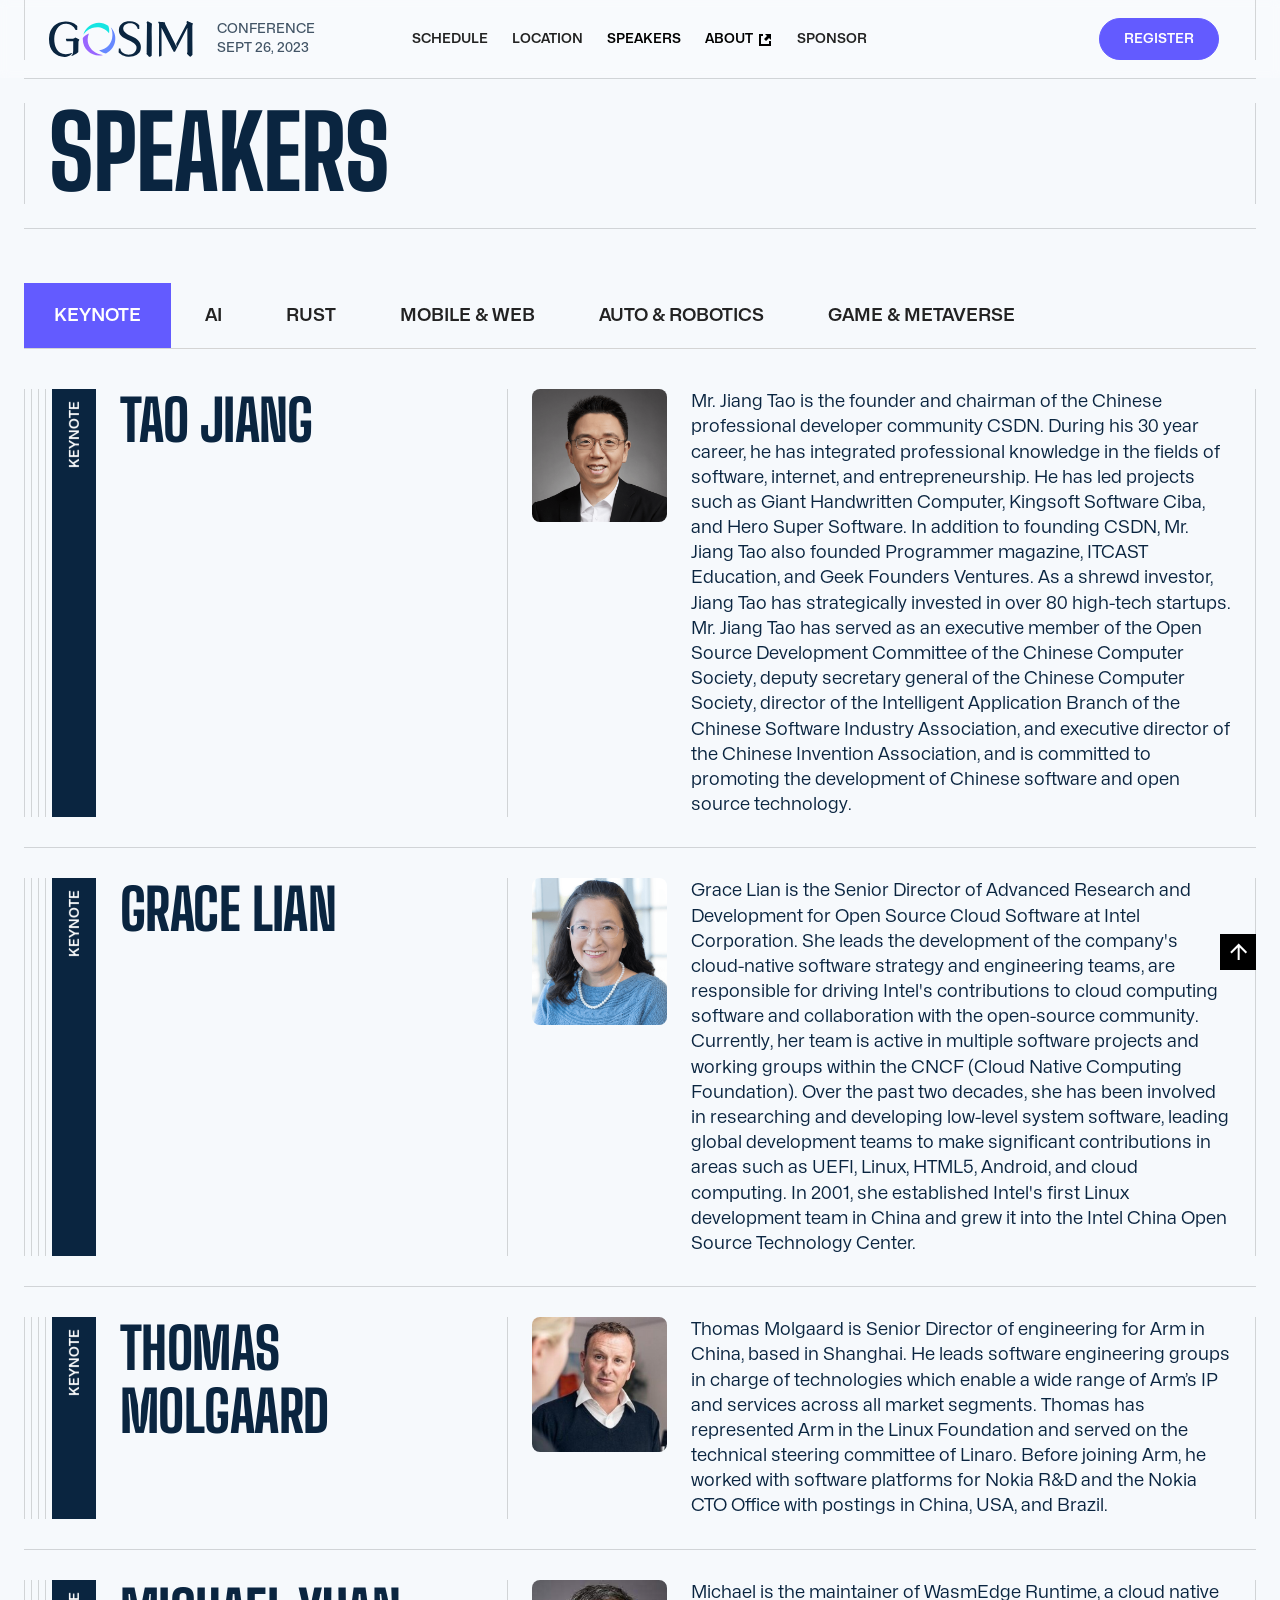
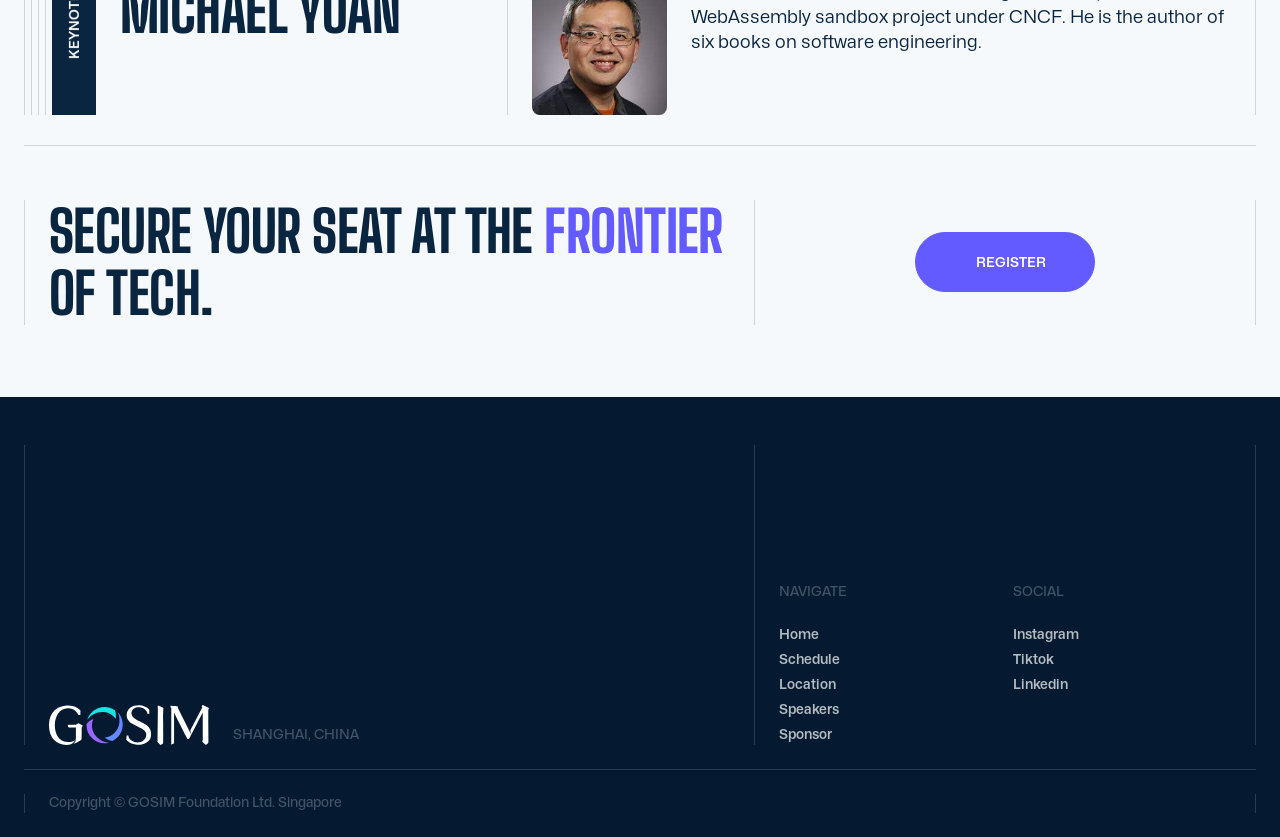
==== commit 29629d89: "fix image not loading issue" ====
--- a/speakers.html
+++ b/speakers.html
@@ -137,7 +137,10 @@
                     <div class="vertical-line"></div>
                     <div id="w-node-_0d0104dd-3ecc-165d-d9fb-0b542f494f48-3aafcc37" class="rows gap-1x">
                       <div id="w-node-_0d0104dd-3ecc-165d-d9fb-0b542f494f49-3aafcc37"
-                        class="columns speaker-columns kjkj23"><div id="w-node-_0d0104dd-3ecc-165d-d9fb-0b542f494f4b-3aafcc37">Mr. Jiang Tao is the founder and
+                        class="columns speaker-columns kjkj23">
+                        <img src="images/speakers/64da6bd171d2ffd149ee87b4_jiang-tao-p-500.png"
+                          alt="" class="image23" loading="lazy" width="500" height="492" />
+                        <div id="w-node-_0d0104dd-3ecc-165d-d9fb-0b542f494f4b-3aafcc37">Mr. Jiang Tao is the founder and
                           chairman of the Chinese professional developer community CSDN. During his 30 year career, he
                           has integrated professional knowledge in the fields of software, internet, and
                           entrepreneurship. He has led projects such as Giant Handwritten Computer, Kingsoft Software
@@ -175,7 +178,10 @@
                     <div class="vertical-line"></div>
                     <div id="w-node-_0d0104dd-3ecc-165d-d9fb-0b542f494f48-3aafcc37" class="rows gap-1x">
                       <div id="w-node-_0d0104dd-3ecc-165d-d9fb-0b542f494f49-3aafcc37"
-                        class="columns speaker-columns kjkj23"><div id="w-node-_0d0104dd-3ecc-165d-d9fb-0b542f494f4b-3aafcc37">Grace Lian is the Senior
+                        class="columns speaker-columns kjkj23">
+                        <img src="images/speakers/64f8b1a9d80f0d0c18b92b75_Grace_Lian%5B63%5D-p-500.png"
+                          alt="" class="image23" loading="lazy" width="500" height="544" />
+                        <div id="w-node-_0d0104dd-3ecc-165d-d9fb-0b542f494f4b-3aafcc37">Grace Lian is the Senior
                           Director of Advanced Research and Development for Open Source Cloud Software at Intel
                           Corporation. She leads the development of the company&#x27;s cloud-native software strategy
                           and engineering teams, are responsible for driving Intel&#x27;s contributions to cloud
@@ -212,7 +218,10 @@
                     <div class="vertical-line"></div>
                     <div id="w-node-_0d0104dd-3ecc-165d-d9fb-0b542f494f48-3aafcc37" class="rows gap-1x">
                       <div id="w-node-_0d0104dd-3ecc-165d-d9fb-0b542f494f49-3aafcc37"
-                        class="columns speaker-columns kjkj23"><div id="w-node-_0d0104dd-3ecc-165d-d9fb-0b542f494f4b-3aafcc37">Thomas Molgaard is Senior
+                        class="columns speaker-columns kjkj23">
+                        <img src="images/speakers/64e4755ea8d1070a8c24179b_Molgaard.png"
+                          alt="" class="image23" loading="lazy" width="400" height="400" />
+                        <div id="w-node-_0d0104dd-3ecc-165d-d9fb-0b542f494f4b-3aafcc37">Thomas Molgaard is Senior
                           Director of engineering for Arm in China, based in Shanghai. He leads software engineering
                           groups in charge of technologies which enable a wide range of Arm’s IP and services across all
                           market segments. Thomas has represented Arm in the Linux Foundation and served on the
@@ -244,7 +253,10 @@
                     <div class="vertical-line"></div>
                     <div id="w-node-_0d0104dd-3ecc-165d-d9fb-0b542f494f48-3aafcc37" class="rows gap-1x">
                       <div id="w-node-_0d0104dd-3ecc-165d-d9fb-0b542f494f49-3aafcc37"
-                        class="columns speaker-columns kjkj23"><div id="w-node-_0d0104dd-3ecc-165d-d9fb-0b542f494f4b-3aafcc37">Michael is the maintainer of
+                        class="columns speaker-columns kjkj23">
+                        <img src="images/speakers/64d2e82b7241ebe9f5657287_Michael-Yuan.jpeg"
+                          alt="" class="image23" loading="lazy" width="225" height="225" />
+                        <div id="w-node-_0d0104dd-3ecc-165d-d9fb-0b542f494f4b-3aafcc37">Michael is the maintainer of
                           WasmEdge Runtime, a cloud native WebAssembly sandbox project under CNCF. He is the author of
                           six books on software engineering.</div>
                       </div>
@@ -279,7 +291,10 @@
                     <div class="vertical-line"></div>
                     <div id="w-node-_71fab22b-0104-3208-f307-d887cc47069a-3aafcc37" class="rows gap-1x">
                       <div id="w-node-_71fab22b-0104-3208-f307-d887cc47069b-3aafcc37"
-                        class="columns speaker-columns kjkj23"><div id="w-node-cab04417-c5d4-ff88-e255-ee1e2c83454c-3aafcc37">Loubna Ben Allal is a Machine
+                        class="columns speaker-columns kjkj23">
+                        <img src="images/speakers/64d2a1806265cb003be0886e_lk2.png"
+                          alt="" class="image23" loading="lazy" width="460" height="460" />
+                        <div id="w-node-cab04417-c5d4-ff88-e255-ee1e2c83454c-3aafcc37">Loubna Ben Allal is a Machine
                           Learning Engineer in the Science team at Hugging Face working on LLMs for code. She is part of
                           the core team behind the BigCode Project and has co-authored The Stack dataset, SantaCoder,
                           and StarCoder models. Loubna holds a Master&#x27;s Degree in Mathematics and Deep Learning
@@ -311,7 +326,10 @@
                     <div class="vertical-line"></div>
                     <div id="w-node-_71fab22b-0104-3208-f307-d887cc47069a-3aafcc37" class="rows gap-1x">
                       <div id="w-node-_71fab22b-0104-3208-f307-d887cc47069b-3aafcc37"
-                        class="columns speaker-columns kjkj23"><div id="w-node-cab04417-c5d4-ff88-e255-ee1e2c83454c-3aafcc37">Emily has 18 years of open-source
+                        class="columns speaker-columns kjkj23">
+                        <img src="images/speakers/64e6c5aa63620822b647e215_emily.jpg"
+                          alt="" class="image23" loading="lazy" width="450" height="450" />
+                        <div id="w-node-cab04417-c5d4-ff88-e255-ee1e2c83454c-3aafcc37">Emily has 18 years of open-source
                           community experience, she was a core contributor in Mozilla/Firefox community, GSoC mentor,
                           Founder of GNOME.Asia and served as the Board of Director in GNOME Foundation in 2010, was
                           co-founder of Kaiyuanshe. Emily joined MSFT as Open Source Community Manager to evangelize
@@ -348,7 +366,10 @@
                     <div class="vertical-line"></div>
                     <div id="w-node-_71fab22b-0104-3208-f307-d887cc47069a-3aafcc37" class="rows gap-1x">
                       <div id="w-node-_71fab22b-0104-3208-f307-d887cc47069b-3aafcc37"
-                        class="columns speaker-columns kjkj23"><div id="w-node-cab04417-c5d4-ff88-e255-ee1e2c83454c-3aafcc37">Bosheng Ding is the founder of
+                        class="columns speaker-columns kjkj23">
+                        <img src="images/speakers/64d2e65e981b3cde3771f818_bosheng-ding.png"
+                          alt="" class="image23" loading="lazy" width="400" height="400" />
+                        <div id="w-node-cab04417-c5d4-ff88-e255-ee1e2c83454c-3aafcc37">Bosheng Ding is the founder of
                           the open source project, PandaLLM. He is a researcher and PhD candidate at Nanyang
                           Technological University, focusing on deep learning and natural language processing. His
                           research focused on Large Language Models and Robust NLP Systems. Bosheng has demonstrated a
@@ -387,7 +408,10 @@
                     <div class="vertical-line"></div>
                     <div id="w-node-_71fab22b-0104-3208-f307-d887cc47069a-3aafcc37" class="rows gap-1x">
                       <div id="w-node-_71fab22b-0104-3208-f307-d887cc47069b-3aafcc37"
-                        class="columns speaker-columns kjkj23"><div id="w-node-cab04417-c5d4-ff88-e255-ee1e2c83454c-3aafcc37">Han Xu is the chief researcher at
+                        class="columns speaker-columns kjkj23">
+                        <img src="images/speakers/6500fbd22304a8747005140e_xu-han.png"
+                          alt="" class="image23" loading="lazy" width="490" height="509" />
+                        <div id="w-node-cab04417-c5d4-ff88-e255-ee1e2c83454c-3aafcc37">Han Xu is the chief researcher at
                           ModelBest. He was a postdoctoral fellow at Tsinghua University, with research directions in
                           natural language processing, pre-trained language models, and knowledge graphs. He has
                           published numerous papers in international conferences on natural language processing and
@@ -426,7 +450,10 @@
                     <div class="vertical-line"></div>
                     <div id="w-node-_71fab22b-0104-3208-f307-d887cc47069a-3aafcc37" class="rows gap-1x">
                       <div id="w-node-_71fab22b-0104-3208-f307-d887cc47069b-3aafcc37"
-                        class="columns speaker-columns kjkj23"><div id="w-node-cab04417-c5d4-ff88-e255-ee1e2c83454c-3aafcc37">Yuwen graduated from KTH Royal
+                        class="columns speaker-columns kjkj23">
+                        <img src="images/speakers/64f5882346ff620f20f289e4_%E8%83%A1%E8%AA%89%E6%96%87-p-500.png"
+                          alt="" class="image23" loading="lazy" width="500" height="625" />
+                        <div id="w-node-cab04417-c5d4-ff88-e255-ee1e2c83454c-3aafcc37">Yuwen graduated from KTH Royal
                           Institute of Technology in Sweden and currently serves as an AI Frameworks Engineer at Intel.
                           She excels in developing acceleration frameworks for deep learning and large language models.
                           In addition to her multiple educational sessions on LLM, she is also one of the core team
@@ -457,7 +484,10 @@
                     <div class="vertical-line"></div>
                     <div id="w-node-_71fab22b-0104-3208-f307-d887cc47069a-3aafcc37" class="rows gap-1x">
                       <div id="w-node-_71fab22b-0104-3208-f307-d887cc47069b-3aafcc37"
-                        class="columns speaker-columns kjkj23"><div id="w-node-cab04417-c5d4-ff88-e255-ee1e2c83454c-3aafcc37">Corporate Counsel, Microsoft Asia
+                        class="columns speaker-columns kjkj23">
+                        <img src="images/speakers/650a8f8e0e1caaa18845051e_Yuhao%20Jiang-p-500.png"
+                          alt="" class="image23" loading="lazy" width="500" height="571" />
+                        <div id="w-node-cab04417-c5d4-ff88-e255-ee1e2c83454c-3aafcc37">Corporate Counsel, Microsoft Asia
                           R&amp;D Group Legal Affairs</div>
                       </div>
                     </div>
@@ -485,7 +515,10 @@
                     <div class="vertical-line"></div>
                     <div id="w-node-_71fab22b-0104-3208-f307-d887cc47069a-3aafcc37" class="rows gap-1x">
                       <div id="w-node-_71fab22b-0104-3208-f307-d887cc47069b-3aafcc37"
-                        class="columns speaker-columns kjkj23"><div id="w-node-cab04417-c5d4-ff88-e255-ee1e2c83454c-3aafcc37">Anni Lai is the Head of Futurewei
+                        class="columns speaker-columns kjkj23">
+                        <img src="images/speakers/64e4749f20fa7e0e1005bc05_anni%20head%202018.jpg"
+                          alt="" class="image23" loading="lazy" width="473" height="716" />
+                        <div id="w-node-cab04417-c5d4-ff88-e255-ee1e2c83454c-3aafcc37">Anni Lai is the Head of Futurewei
                           Open Source Operations and Marketing. She drives Futurewei’s open source governance, process,
                           compliance, training, project alignment, and ecosystem building. Anni has a long history of
                           serving on various open source foundation boards such as LF CNCF, LF OCI, LF Edge, OpenStack
@@ -519,7 +552,10 @@
                     <div class="vertical-line"></div>
                     <div id="w-node-_71fab22b-0104-3208-f307-d887cc47069a-3aafcc37" class="rows gap-1x">
                       <div id="w-node-_71fab22b-0104-3208-f307-d887cc47069b-3aafcc37"
-                        class="columns speaker-columns kjkj23"><div id="w-node-cab04417-c5d4-ff88-e255-ee1e2c83454c-3aafcc37">Ted Liu, has a long-standing
+                        class="columns speaker-columns kjkj23">
+                        <img src="images/speakers/64d661a6755b87ff22a49f65_ted-liu-p-500.png"
+                          alt="" class="image23" loading="lazy" width="500" height="528" />
+                        <div id="w-node-cab04417-c5d4-ff88-e255-ee1e2c83454c-3aafcc37">Ted Liu, has a long-standing
                           commitment to participating in open-source communities both domestically and internationally.
                           His current roles include being a co-founder of the kaiyuanshe an official member of the
                           Apache Software Foundation, a member and mentor of the Incubator Project Committee, and a
@@ -558,7 +594,10 @@
                     <div class="vertical-line"></div>
                     <div id="w-node-_71fab22b-0104-3208-f307-d887cc47069a-3aafcc37" class="rows gap-1x">
                       <div id="w-node-_71fab22b-0104-3208-f307-d887cc47069b-3aafcc37"
-                        class="columns speaker-columns kjkj23"><div id="w-node-cab04417-c5d4-ff88-e255-ee1e2c83454c-3aafcc37">Stefano is the executive director
+                        class="columns speaker-columns kjkj23">
+                        <img src="images/speakers/64e4750f46ba44d1000739ee_Stefano%20Maffulli-p-500.jpg"
+                          alt="" class="image23" loading="lazy" width="500" height="752" />
+                        <div id="w-node-cab04417-c5d4-ff88-e255-ee1e2c83454c-3aafcc37">Stefano is the executive director
                           of the Open Source Initiative. An experienced leader of open source organizations, from
                           non-profits advocacy groups and trade organizations to business ventures and community
                           projects across countries. With a proven track record in community building, he’s also an
@@ -590,7 +629,10 @@
                     <div class="vertical-line"></div>
                     <div id="w-node-_71fab22b-0104-3208-f307-d887cc47069a-3aafcc37" class="rows gap-1x">
                       <div id="w-node-_71fab22b-0104-3208-f307-d887cc47069b-3aafcc37"
-                        class="columns speaker-columns kjkj23"><div id="w-node-cab04417-c5d4-ff88-e255-ee1e2c83454c-3aafcc37">Mr. Meng Wei serves as the
+                        class="columns speaker-columns kjkj23">
+                        <img src="images/speakers/64d5619787732ff7d3351029_wei-meng-p-500.jpg"
+                          alt="" class="image23" loading="lazy" width="500" height="667" />
+                        <div id="w-node-cab04417-c5d4-ff88-e255-ee1e2c83454c-3aafcc37">Mr. Meng Wei serves as the
                           Director of Open Source Strategy at ZTE Corporation. Since 2016, he has spearheaded ZTE&#x27;s
                           preliminary research in artificial intelligence. Passionate about AI and 5G, in 2018, he was
                           appointed as the Chair of the ITU-T ML5G WG3, a United Nations International Telecommunication
@@ -626,7 +668,10 @@
                     <div class="vertical-line"></div>
                     <div id="w-node-_71fab22b-0104-3208-f307-d887cc47069a-3aafcc37" class="rows gap-1x">
                       <div id="w-node-_71fab22b-0104-3208-f307-d887cc47069b-3aafcc37"
-                        class="columns speaker-columns kjkj23"><div id="w-node-cab04417-c5d4-ff88-e255-ee1e2c83454c-3aafcc37">ByteDance Open Source Committee
+                        class="columns speaker-columns kjkj23">
+                        <img src="images/speakers/650a557e0ee2b4661b850aff_photo_zhenhua-p-500.jpeg"
+                          alt="" class="image23" loading="lazy" width="500" height="750" />
+                        <div id="w-node-cab04417-c5d4-ff88-e255-ee1e2c83454c-3aafcc37">ByteDance Open Source Committee
                           Legal Advisor, responsible for the company&#x27;s legal affairs related to open source,
                           dedicated to implementing and improving the OpenChain international standard for open source
                           compliance within the company. Actively involved in open source community activities for an
@@ -660,7 +705,10 @@
                     <div class="vertical-line"></div>
                     <div id="w-node-_71fab22b-0104-3208-f307-d887cc47069a-3aafcc37" class="rows gap-1x">
                       <div id="w-node-_71fab22b-0104-3208-f307-d887cc47069b-3aafcc37"
-                        class="columns speaker-columns kjkj23"><div id="w-node-cab04417-c5d4-ff88-e255-ee1e2c83454c-3aafcc37">Yanzhi Wang is an associate
+                        class="columns speaker-columns kjkj23">
+                        <img src="images/speakers/64ee923ce5285be01c3586be_yanzhi-wang-p-500.png"
+                          alt="" class="image23" loading="lazy" width="500" height="667" />
+                        <div id="w-node-cab04417-c5d4-ff88-e255-ee1e2c83454c-3aafcc37">Yanzhi Wang is an associate
                           professor and faculty fellow at Dept. of ECE at Northeastern University, Boston, MA. He
                           received the B.S. degree from Tsinghua University in 2009, and Ph.D. from the University of
                           Southern California in 2014. His research interests focus on model compression and
@@ -700,7 +748,10 @@
                     <div class="vertical-line"></div>
                     <div id="w-node-_71fab22b-0104-3208-f307-d887cc47069a-3aafcc37" class="rows gap-1x">
                       <div id="w-node-_71fab22b-0104-3208-f307-d887cc47069b-3aafcc37"
-                        class="columns speaker-columns kjkj23"><div id="w-node-cab04417-c5d4-ff88-e255-ee1e2c83454c-3aafcc37">As an ICT industry veteran, Mr.
+                        class="columns speaker-columns kjkj23">
+                        <img src="images/speakers/64e80aaa8baf695033ad9e2a_Wei-p-500.jpg"
+                          alt="" class="image23" loading="lazy" width="500" height="500" />
+                        <div id="w-node-cab04417-c5d4-ff88-e255-ee1e2c83454c-3aafcc37">As an ICT industry veteran, Mr.
                           Qing Wei has been working in mobile communication, information technology and smart devices
                           related business for over 30 years in Asia. His business footprint spans across Mainland
                           China, Singapore and Hong Kong SAR and is specialized in information technology and
@@ -738,7 +789,10 @@
                     <div class="vertical-line"></div>
                     <div id="w-node-_71fab22b-0104-3208-f307-d887cc47069a-3aafcc37" class="rows gap-1x">
                       <div id="w-node-_71fab22b-0104-3208-f307-d887cc47069b-3aafcc37"
-                        class="columns speaker-columns kjkj23"><div id="w-node-cab04417-c5d4-ff88-e255-ee1e2c83454c-3aafcc37">Liliya Wu is responsible for
+                        class="columns speaker-columns kjkj23">
+                        <img src="images/speakers/64ed1dc5e11af3bc5c8df6f9_huili-wu.png"
+                          alt="" class="image23" loading="lazy" width="468" height="506" />
+                        <div id="w-node-cab04417-c5d4-ff88-e255-ee1e2c83454c-3aafcc37">Liliya Wu is responsible for
                           supporting Arm software strategy in AIoT filed. Carry out technical evangelism work around
                           Arm-based solutions and software tool chains. Collaborate with ecosystem partner such as
                           Baidu, Alibaba and promote the implementation of Arm-based edge AI technology cooperation. She
@@ -771,7 +825,10 @@
                     <div class="vertical-line"></div>
                     <div id="w-node-_71fab22b-0104-3208-f307-d887cc47069a-3aafcc37" class="rows gap-1x">
                       <div id="w-node-_71fab22b-0104-3208-f307-d887cc47069b-3aafcc37"
-                        class="columns speaker-columns kjkj23"><div id="w-node-cab04417-c5d4-ff88-e255-ee1e2c83454c-3aafcc37">Yang You serves as a Presidential
+                        class="columns speaker-columns kjkj23">
+                        <img src="images/speakers/64e64668743a15558b7b3f69_yang-you-p-500.png"
+                          alt="" class="image23" loading="lazy" width="500" height="552" />
+                        <div id="w-node-cab04417-c5d4-ff88-e255-ee1e2c83454c-3aafcc37">Yang You serves as a Presidential
                           Young Professor at the National University of Singapore (NUS), joining the ranks of
                           exceptional early-career talents. He earned his Ph.D. in Computer Science from UC Berkeley
                           under the guidance of Prof. James Demmel, a notable figure in the Computer Science Division
@@ -814,7 +871,10 @@
                     <div class="vertical-line"></div>
                     <div id="w-node-_71fab22b-0104-3208-f307-d887cc47069a-3aafcc37" class="rows gap-1x">
                       <div id="w-node-_71fab22b-0104-3208-f307-d887cc47069b-3aafcc37"
-                        class="columns speaker-columns kjkj23"><div id="w-node-cab04417-c5d4-ff88-e255-ee1e2c83454c-3aafcc37">Zach serves as a senior software
+                        class="columns speaker-columns kjkj23">
+                        <img src="images/speakers/65016287e21e042e0ff16de7_zach-zhao.png"
+                          alt="" class="image23" loading="lazy" width="326" height="326" />
+                        <div id="w-node-cab04417-c5d4-ff88-e255-ee1e2c83454c-3aafcc37">Zach serves as a senior software
                           engineer at Arm China. He is responsible for ecosystem software development and partnership
                           engagement in Client line of business. He is proficient in developing and optimizing
                           performance of computer vision and artificial intelligence applications in Arm platforms. Zach
@@ -845,7 +905,10 @@
                     <div class="vertical-line"></div>
                     <div id="w-node-_71fab22b-0104-3208-f307-d887cc47069a-3aafcc37" class="rows gap-1x">
                       <div id="w-node-_71fab22b-0104-3208-f307-d887cc47069b-3aafcc37"
-                        class="columns speaker-columns kjkj23"><div id="w-node-cab04417-c5d4-ff88-e255-ee1e2c83454c-3aafcc37">Zhipeng Huang currently serve as
+                        class="columns speaker-columns kjkj23">
+                        <img src="images/speakers/64e3b994c8901dc775d01075_zhipeng-huang.png"
+                          alt="" class="image23" loading="lazy" width="283" height="292" />
+                        <div id="w-node-cab04417-c5d4-ff88-e255-ee1e2c83454c-3aafcc37">Zhipeng Huang currently serve as
                           Director of Open Source for Huawei Compute product line covering Operating System, Database
                           and Artificial Intelligence. Zhipeng is now the TAC member of LFAI, TAC and Outreach member of
                           the Confidential Computing Consortium, co-lead of the Kubernetes Policy WG, project lead of
@@ -884,7 +947,10 @@
                     <div class="vertical-line"></div>
                     <div id="w-node-b3922a44-4788-ce8a-ce9c-28bcfa97e7fb-3aafcc37" class="rows gap-1x">
                       <div id="w-node-b3922a44-4788-ce8a-ce9c-28bcfa97e7fc-3aafcc37"
-                        class="columns speaker-columns kjkj23"><div id="w-node-b3922a44-4788-ce8a-ce9c-28bcfa97e7fe-3aafcc37">Yu is the associate professor of
+                        class="columns speaker-columns kjkj23">
+                        <img src="images/speakers/64d477f62c87f9908011b794_yu-chen.png"
+                          alt="" class="image23" loading="lazy" width="302" height="384" />
+                        <div id="w-node-b3922a44-4788-ce8a-ce9c-28bcfa97e7fe-3aafcc37">Yu is the associate professor of
                           the Computer Science Department in Tsinghua University. His research interest is to
                           investigate the principle, design, and implementation of operating systems that need high
                           performance, high availability, with reduced overhead for emerging new storage, networking,
@@ -915,7 +981,10 @@
                     <div class="vertical-line"></div>
                     <div id="w-node-b3922a44-4788-ce8a-ce9c-28bcfa97e7fb-3aafcc37" class="rows gap-1x">
                       <div id="w-node-b3922a44-4788-ce8a-ce9c-28bcfa97e7fc-3aafcc37"
-                        class="columns speaker-columns kjkj23"><div id="w-node-b3922a44-4788-ce8a-ce9c-28bcfa97e7fe-3aafcc37">Dr. Feng is an assistant research
+                        class="columns speaker-columns kjkj23">
+                        <img src="images/speakers/64f6fbd2903f10c1741118b3_Yang%20Feng.png"
+                          alt="" class="image23" loading="lazy" width="284" height="284" />
+                        <div id="w-node-b3922a44-4788-ce8a-ce9c-28bcfa97e7fe-3aafcc37">Dr. Feng is an assistant research
                           professor in the Department of Computer Science and Technology at Nanjing University. Before
                           that, I obtained my Ph.D. degree from the University of California, Irvine, in 2019. He got my
                           B.Sc. Degree from Nanjing University. His research interests lay on the quality assurance of
@@ -946,7 +1015,10 @@
                     <div class="vertical-line"></div>
                     <div id="w-node-b3922a44-4788-ce8a-ce9c-28bcfa97e7fb-3aafcc37" class="rows gap-1x">
                       <div id="w-node-b3922a44-4788-ce8a-ce9c-28bcfa97e7fc-3aafcc37"
-                        class="columns speaker-columns kjkj23"><div id="w-node-b3922a44-4788-ce8a-ce9c-28bcfa97e7fe-3aafcc37">Gary is a team member of the Rust
+                        class="columns speaker-columns kjkj23">
+                        <img src="images/speakers/64eaefa2751a6dc1cf0415a5_Gary%20Guo.jpeg"
+                          alt="" class="image23" loading="lazy" width="350" height="450" />
+                        <div id="w-node-b3922a44-4788-ce8a-ce9c-28bcfa97e7fe-3aafcc37">Gary is a team member of the Rust
                           for Linux project. He also actively contributes to the Rust project and is a member of the
                           FFI-unwind working group. He has interest in operating systems, compilers, microprocessor
                           design and open-source software and hardware.</div>
@@ -976,7 +1048,10 @@
                     <div class="vertical-line"></div>
                     <div id="w-node-b3922a44-4788-ce8a-ce9c-28bcfa97e7fb-3aafcc37" class="rows gap-1x">
                       <div id="w-node-b3922a44-4788-ce8a-ce9c-28bcfa97e7fc-3aafcc37"
-                        class="columns speaker-columns kjkj23"><div id="w-node-b3922a44-4788-ce8a-ce9c-28bcfa97e7fe-3aafcc37">He is a Rust and operating system
+                        class="columns speaker-columns kjkj23">
+                        <img src="images/speakers/64ff5ae09cd43eb8736c9233_Xiaoyu-JIa-p-500.png"
+                          alt="" class="image23" loading="lazy" width="500" height="614" />
+                        <div id="w-node-b3922a44-4788-ce8a-ce9c-28bcfa97e7fe-3aafcc37">He is a Rust and operating system
                           enthusiasts. Currently studying network engineering at Wenzhou University. He has participated
                           in openEuler internship and is currently the main developer of this project.</div>
                       </div>
@@ -1005,7 +1080,10 @@
                     <div class="vertical-line"></div>
                     <div id="w-node-b3922a44-4788-ce8a-ce9c-28bcfa97e7fb-3aafcc37" class="rows gap-1x">
                       <div id="w-node-b3922a44-4788-ce8a-ce9c-28bcfa97e7fc-3aafcc37"
-                        class="columns speaker-columns kjkj23"><div id="w-node-b3922a44-4788-ce8a-ce9c-28bcfa97e7fe-3aafcc37">A service framework development
+                        class="columns speaker-columns kjkj23">
+                        <img src="images/speakers/64fab470c9b9a1e9f411ddde_jie-liu-p-500.png"
+                          alt="" class="image23" loading="lazy" width="500" height="580" />
+                        <div id="w-node-b3922a44-4788-ce8a-ce9c-28bcfa97e7fe-3aafcc37">A service framework development
                           engineer at Bytedance, the maintainer of the CloudWeGo Volo project. Primarily dedicated to
                           the research and development of microservice frameworks, performance optimization, and
                           implementation. Interested in the implementation aspects of the Rust compiler.</div>
@@ -1035,7 +1113,10 @@
                     <div class="vertical-line"></div>
                     <div id="w-node-b3922a44-4788-ce8a-ce9c-28bcfa97e7fb-3aafcc37" class="rows gap-1x">
                       <div id="w-node-b3922a44-4788-ce8a-ce9c-28bcfa97e7fc-3aafcc37"
-                        class="columns speaker-columns kjkj23"><div id="w-node-b3922a44-4788-ce8a-ce9c-28bcfa97e7fe-3aafcc37">Professor Bart&#x27;s research
+                        class="columns speaker-columns kjkj23">
+                        <img src="images/speakers/64d2fd4be24d07cb190d6a82_bart.png"
+                          alt="" class="image23" loading="lazy" width="200" height="320" />
+                        <div id="w-node-b3922a44-4788-ce8a-ce9c-28bcfa97e7fe-3aafcc37">Professor Bart&#x27;s research
                           interests are quite broad, but all contain an emphasis on open source technology development
                           and software engineering. I have a Ph.D. in artificial intelligence, and do some work around
                           applications of search and machine learning in autonomous systems, planning, and scheduling,
@@ -1066,7 +1147,10 @@
                     <div class="vertical-line"></div>
                     <div id="w-node-b3922a44-4788-ce8a-ce9c-28bcfa97e7fb-3aafcc37" class="rows gap-1x">
                       <div id="w-node-b3922a44-4788-ce8a-ce9c-28bcfa97e7fc-3aafcc37"
-                        class="columns speaker-columns kjkj23"><div id="w-node-b3922a44-4788-ce8a-ce9c-28bcfa97e7fe-3aafcc37">Dr. Nicholas is a seasoned
+                        class="columns speaker-columns kjkj23">
+                        <img src="images/speakers/64d2fc3a321825075eb02294_nicolas.png"
+                          alt="" class="image23" loading="lazy" width="264" height="264" />
+                        <div id="w-node-b3922a44-4788-ce8a-ce9c-28bcfa97e7fe-3aafcc37">Dr. Nicholas is a seasoned
                           software engineer and team leader specializing in performance optimization and memory
                           efficiency. With significant contributions at Futurewei, Apple, and Mozilla, he has improved
                           Rust compiler, Firefox, and pdf.js among others. A dedicated profiler developer and code
@@ -1101,7 +1185,10 @@
                     <div class="vertical-line"></div>
                     <div id="w-node-b3922a44-4788-ce8a-ce9c-28bcfa97e7fb-3aafcc37" class="rows gap-1x">
                       <div id="w-node-b3922a44-4788-ce8a-ce9c-28bcfa97e7fc-3aafcc37"
-                        class="columns speaker-columns kjkj23"><div id="w-node-b3922a44-4788-ce8a-ce9c-28bcfa97e7fe-3aafcc37">Josh is a developer on the Rust
+                        class="columns speaker-columns kjkj23">
+                        <img src="images/speakers/64d2e9f00b0be1c378ad0d9b_Josh-triplett.png"
+                          alt="" class="image23" loading="lazy" width="256" height="256" />
+                        <div id="w-node-b3922a44-4788-ce8a-ce9c-28bcfa97e7fe-3aafcc37">Josh is a developer on the Rust
                           project. I co-lead the Rust language team, and work on the Rust library team and the Cargo
                           package manager. I care about building welcoming, inclusive communities that lift people up. I
                           love building solutions to systemic problems.</div>
@@ -1131,7 +1218,10 @@
                     <div class="vertical-line"></div>
                     <div id="w-node-b3922a44-4788-ce8a-ce9c-28bcfa97e7fb-3aafcc37" class="rows gap-1x">
                       <div id="w-node-b3922a44-4788-ce8a-ce9c-28bcfa97e7fc-3aafcc37"
-                        class="columns speaker-columns kjkj23"><div id="w-node-b3922a44-4788-ce8a-ce9c-28bcfa97e7fe-3aafcc37">Software development engineer,
+                        class="columns speaker-columns kjkj23">
+                        <img src="images/speakers/6501288d8d46b11d545cacc6_tianxin-ye-p-500.png"
+                          alt="" class="image23" loading="lazy" width="500" height="570" />
+                        <div id="w-node-b3922a44-4788-ce8a-ce9c-28bcfa97e7fe-3aafcc37">Software development engineer,
                           enthusiast of the Rust language. Currently working on infrastructure development for Rust in
                           China, as well as a decentralized Monorepo Engine implemented in Rust.</div>
                       </div>
@@ -1160,7 +1250,10 @@
                     <div class="vertical-line"></div>
                     <div id="w-node-b3922a44-4788-ce8a-ce9c-28bcfa97e7fb-3aafcc37" class="rows gap-1x">
                       <div id="w-node-b3922a44-4788-ce8a-ce9c-28bcfa97e7fc-3aafcc37"
-                        class="columns speaker-columns kjkj23"><div id="w-node-b3922a44-4788-ce8a-ce9c-28bcfa97e7fe-3aafcc37">Alex Zhang is a senior
+                        class="columns speaker-columns kjkj23">
+                        <img src="images/speakers/64eaf1c0b2740bc42196751d_alex-zhang.png"
+                          alt="" class="image23" loading="lazy" width="465" height="503" />
+                        <div id="w-node-b3922a44-4788-ce8a-ce9c-28bcfa97e7fe-3aafcc37">Alex Zhang is a senior
                           independent consultant, evangelist of the Rust Chinese community, technical author, and author
                           of &quot;The Way of Rust Programming.&quot;</div>
                       </div>
@@ -1189,7 +1282,10 @@
                     <div class="vertical-line"></div>
                     <div id="w-node-b3922a44-4788-ce8a-ce9c-28bcfa97e7fb-3aafcc37" class="rows gap-1x">
                       <div id="w-node-b3922a44-4788-ce8a-ce9c-28bcfa97e7fc-3aafcc37"
-                        class="columns speaker-columns kjkj23"><div id="w-node-b3922a44-4788-ce8a-ce9c-28bcfa97e7fe-3aafcc37">Folkert is a Rust engineer, doing
+                        class="columns speaker-columns kjkj23">
+                        <img src="images/speakers/64dfbed076fe475853875d5e_folkert.jpg"
+                          alt="" class="image23" loading="lazy" width="200" height="200" />
+                        <div id="w-node-b3922a44-4788-ce8a-ce9c-28bcfa97e7fe-3aafcc37">Folkert is a Rust engineer, doing
                           both embedded and systems programming. He is one of the main contributors of Roc, a new purely
                           functional programming language, written in Rust (and a bit of Zig). At Tweede golf, he
                           currently works on the Network Time Protocol, a core internet protocol, and open-source
@@ -1226,7 +1322,10 @@
                     <div class="vertical-line"></div>
                     <div id="w-node-_8ae4789c-1b60-1e3f-07ca-9bc0d459e849-3aafcc37" class="rows gap-1x">
                       <div id="w-node-_8ae4789c-1b60-1e3f-07ca-9bc0d459e84a-3aafcc37"
-                        class="columns speaker-columns kjkj23"><div id="w-node-_8ae4789c-1b60-1e3f-07ca-9bc0d459e84c-3aafcc37">With 20+ years’ experience as a
+                        class="columns speaker-columns kjkj23">
+                        <img src="images/speakers/64d300296f3bfe00c7ec036b_Rik.png"
+                          alt="" class="image23" loading="lazy" width="387" height="387" />
+                        <div id="w-node-_8ae4789c-1b60-1e3f-07ca-9bc0d459e84c-3aafcc37">With 20+ years’ experience as a
                           C/C++, JavaScript and more recently Rust developer, I&#x27;ve always been excited by using
                           computation for visuals and audio. For this to work you need performance, and a smooth
                           workflow enabled by the right tooling. After having everything I wanted with C except stable
@@ -1261,7 +1360,10 @@
                     <div class="vertical-line"></div>
                     <div id="w-node-_8ae4789c-1b60-1e3f-07ca-9bc0d459e849-3aafcc37" class="rows gap-1x">
                       <div id="w-node-_8ae4789c-1b60-1e3f-07ca-9bc0d459e84a-3aafcc37"
-                        class="columns speaker-columns kjkj23"><div id="w-node-_8ae4789c-1b60-1e3f-07ca-9bc0d459e84c-3aafcc37">Kevin Boos is currently a
+                        class="columns speaker-columns kjkj23">
+                        <img src="images/speakers/64d3019825fd748321432b53_Kevin%20Boos-p-500.png"
+                          alt="" class="image23" loading="lazy" width="500" height="500" />
+                        <div id="w-node-_8ae4789c-1b60-1e3f-07ca-9bc0d459e84c-3aafcc37">Kevin Boos is currently a
                           software architect at Futurewei, where he is working on a next-generation Rust software stack
                           for mobile systems and exploring how to improve the experience of using Rust on mobile. Kevin
                           is also the creator of Theseus OS, an open-source OS written from scratch in Rust that
@@ -1300,7 +1402,10 @@
                     <div class="vertical-line"></div>
                     <div id="w-node-_8ae4789c-1b60-1e3f-07ca-9bc0d459e849-3aafcc37" class="rows gap-1x">
                       <div id="w-node-_8ae4789c-1b60-1e3f-07ca-9bc0d459e84a-3aafcc37"
-                        class="columns speaker-columns kjkj23"><div id="w-node-_8ae4789c-1b60-1e3f-07ca-9bc0d459e84c-3aafcc37">Wenjing is a Senior Director of
+                        class="columns speaker-columns kjkj23">
+                        <img src="images/speakers/64e3d678fdf1fad9d6fbb513_wenjing-chu.jpeg"
+                          alt="" class="image23" loading="lazy" width="253" height="253" />
+                        <div id="w-node-_8ae4789c-1b60-1e3f-07ca-9bc0d459e84c-3aafcc37">Wenjing is a Senior Director of
                           Technology Strategy at Futurewei Technologies, Inc. He leads new technology development in the
                           future of computing, trust, and trustworthy AI. He is a founding board member of the
                           OpenWallet Foundation (OWF) and its Technical Advisory Council (TAC). He is also a founding
@@ -1337,7 +1442,10 @@
                     <div class="vertical-line"></div>
                     <div id="w-node-_8ae4789c-1b60-1e3f-07ca-9bc0d459e849-3aafcc37" class="rows gap-1x">
                       <div id="w-node-_8ae4789c-1b60-1e3f-07ca-9bc0d459e84a-3aafcc37"
-                        class="columns speaker-columns kjkj23"><div id="w-node-_8ae4789c-1b60-1e3f-07ca-9bc0d459e84c-3aafcc37">Jonathan Kelley is the founder
+                        class="columns speaker-columns kjkj23">
+                        <img src="images/speakers/64d2ff6b6f3bfe00c7eb7364_johnathan-p-500.jpeg"
+                          alt="" class="image23" loading="lazy" width="500" height="334" />
+                        <div id="w-node-_8ae4789c-1b60-1e3f-07ca-9bc0d459e84c-3aafcc37">Jonathan Kelley is the founder
                           of Dioxus Labs and the creator of the Rust frontend framework Dioxus. Before Dioxus, he used
                           to work as a Systems Engineer at Cloudflare building 1.1.1.1 and WARP. </div>
                       </div>
@@ -1366,7 +1474,10 @@
                     <div class="vertical-line"></div>
                     <div id="w-node-_8ae4789c-1b60-1e3f-07ca-9bc0d459e849-3aafcc37" class="rows gap-1x">
                       <div id="w-node-_8ae4789c-1b60-1e3f-07ca-9bc0d459e84a-3aafcc37"
-                        class="columns speaker-columns kjkj23"><div id="w-node-_8ae4789c-1b60-1e3f-07ca-9bc0d459e84c-3aafcc37">Preston Lau is the Senior
+                        class="columns speaker-columns kjkj23">
+                        <img src="images/speakers/64ff7de1f2679863aa87fb8f_preseton-lau.png"
+                          alt="" class="image23" loading="lazy" width="450" height="450" />
+                        <div id="w-node-_8ae4789c-1b60-1e3f-07ca-9bc0d459e84c-3aafcc37">Preston Lau is the Senior
                           Director of Strategy &amp; Business Development at Futurewei Technologies Inc. In his current
                           role, he is leading cross-functional strategies for open source initiatives in support of the
                           company growth in new markets &amp; new innovative product areas. Earlier in his career,
@@ -1403,7 +1514,10 @@
                     <div class="vertical-line"></div>
                     <div id="w-node-_8ae4789c-1b60-1e3f-07ca-9bc0d459e849-3aafcc37" class="rows gap-1x">
                       <div id="w-node-_8ae4789c-1b60-1e3f-07ca-9bc0d459e84a-3aafcc37"
-                        class="columns speaker-columns kjkj23"><div id="w-node-_8ae4789c-1b60-1e3f-07ca-9bc0d459e84c-3aafcc37">David has a background in Linux
+                        class="columns speaker-columns kjkj23">
+                        <img src="images/speakers/64dfb1f93f6d09cd2c8b7594_david-Rheinsberg-p-500.png"
+                          alt="" class="image23" loading="lazy" width="500" height="501" />
+                        <div id="w-node-_8ae4789c-1b60-1e3f-07ca-9bc0d459e84c-3aafcc37">David has a background in Linux
                           Kernel development, low-level Linux user-space, and particularly IPC. His recent efforts
                           involve advocating for Rust in Linux system development, as well as supporting Rust
                           application frameworks with operating-system abstractions.</div>
@@ -1433,7 +1547,10 @@
                     <div class="vertical-line"></div>
                     <div id="w-node-_8ae4789c-1b60-1e3f-07ca-9bc0d459e849-3aafcc37" class="rows gap-1x">
                       <div id="w-node-_8ae4789c-1b60-1e3f-07ca-9bc0d459e84a-3aafcc37"
-                        class="columns speaker-columns kjkj23"><div id="w-node-_8ae4789c-1b60-1e3f-07ca-9bc0d459e84c-3aafcc37">Martin Robinson is a software
+                        class="columns speaker-columns kjkj23">
+                        <img src="images/speakers/64d2fef301b8935aff39bcba_martin%20robinson.png"
+                          alt="" class="image23" loading="lazy" width="465" height="465" />
+                        <div id="w-node-_8ae4789c-1b60-1e3f-07ca-9bc0d459e84c-3aafcc37">Martin Robinson is a software
                           engineer and partner at Igalia. He has spent the last decade working on the web platform,
                           specializing in the implementation of CSS and the painting of web content. Through the years
                           he has contributed to Blink, Gecko, and WebKit as well as a variety of browsers that use them.
@@ -1473,7 +1590,10 @@
                     <div class="vertical-line"></div>
                     <div id="w-node-_32c19a47-3b01-4901-c584-06aa8ff69d28-3aafcc37" class="rows gap-1x">
                       <div id="w-node-_32c19a47-3b01-4901-c584-06aa8ff69d29-3aafcc37"
-                        class="columns speaker-columns kjkj23"><div id="w-node-_32c19a47-3b01-4901-c584-06aa8ff69d2b-3aafcc37">Nan Dong is the senior vice
+                        class="columns speaker-columns kjkj23">
+                        <img src="images/speakers/650521d51a4937d84c84facb_nan-dong.png"
+                          alt="" class="image23" loading="lazy" width="342" height="378" />
+                        <div id="w-node-_32c19a47-3b01-4901-c584-06aa8ff69d2b-3aafcc37">Nan Dong is the senior vice
                           chief engineer at Changan Automobile. He works on perception and prediction in autonomous
                           driving. He received the Ph.D. degree from Tongji University in 2011. His research expertise
                           covers a wide span from image processing, signal processing, and machine learning, and
@@ -1506,7 +1626,10 @@
                     <div class="vertical-line"></div>
                     <div id="w-node-_32c19a47-3b01-4901-c584-06aa8ff69d28-3aafcc37" class="rows gap-1x">
                       <div id="w-node-_32c19a47-3b01-4901-c584-06aa8ff69d29-3aafcc37"
-                        class="columns speaker-columns kjkj23"><div id="w-node-_32c19a47-3b01-4901-c584-06aa8ff69d2b-3aafcc37">Dr. Hongyang Li is a Research
+                        class="columns speaker-columns kjkj23">
+                        <img src="images/speakers/64e3db99d1795cc6bdb37751_hongyang-li.png"
+                          alt="" class="image23" loading="lazy" width="352" height="422" />
+                        <div id="w-node-_32c19a47-3b01-4901-c584-06aa8ff69d2b-3aafcc37">Dr. Hongyang Li is a Research
                           Scientist at OpenDriveLab, Shanghai AI Lab. He works on perception, sensor fusion and
                           applications for scalable products in autonomous driving. He received the Ph.D. degree from
                           Chinese University of Hong Kong in 2019. He is a recipient of the Hong Kong Ph.D. Fellowship
@@ -1543,7 +1666,10 @@
                     <div class="vertical-line"></div>
                     <div id="w-node-_32c19a47-3b01-4901-c584-06aa8ff69d28-3aafcc37" class="rows gap-1x">
                       <div id="w-node-_32c19a47-3b01-4901-c584-06aa8ff69d29-3aafcc37"
-                        class="columns speaker-columns kjkj23"><div id="w-node-_32c19a47-3b01-4901-c584-06aa8ff69d2b-3aafcc37">Mike Roberts is a research
+                        class="columns speaker-columns kjkj23">
+                        <img src="images/speakers/64df23573a97378fd9bbf548_mike-roberts-p-500.jpeg"
+                          alt="" class="image23" loading="lazy" width="500" height="582" />
+                        <div id="w-node-_32c19a47-3b01-4901-c584-06aa8ff69d2b-3aafcc37">Mike Roberts is a research
                           scientist at Intel Labs. His current work is at the intersection of computer graphics,
                           computer vision, and robotics, where he focuses on applying photorealistic synthetic data to
                           real-world perception and control problems. Previously, he was a research scientist at Apple,
@@ -1579,7 +1705,10 @@
                     <div class="vertical-line"></div>
                     <div id="w-node-_32c19a47-3b01-4901-c584-06aa8ff69d28-3aafcc37" class="rows gap-1x">
                       <div id="w-node-_32c19a47-3b01-4901-c584-06aa8ff69d29-3aafcc37"
-                        class="columns speaker-columns kjkj23"><div id="w-node-_32c19a47-3b01-4901-c584-06aa8ff69d2b-3aafcc37">Dr. Shang Jin, CEO &amp; CTO of
+                        class="columns speaker-columns kjkj23">
+                        <img src="images/speakers/64e59f52a598901aadb4ef92_Jing%20Shang-p-500.png"
+                          alt="" class="image23" loading="lazy" width="500" height="585" />
+                        <div id="w-node-_32c19a47-3b01-4901-c584-06aa8ff69d2b-3aafcc37">Dr. Shang Jin, CEO &amp; CTO of
                           Automotive Intelligence and Control of China Co.,Ltd, Chief Technologist of National
                           Intelligent Connected Vehicle Innovation Center(CICV), the Chair of the Basic Software Working
                           Group of the China Intelligent Connected Vehicle Industry Innovation Alliance, the Deputy
@@ -1620,7 +1749,10 @@
                     <div class="vertical-line"></div>
                     <div id="w-node-_32c19a47-3b01-4901-c584-06aa8ff69d28-3aafcc37" class="rows gap-1x">
                       <div id="w-node-_32c19a47-3b01-4901-c584-06aa8ff69d29-3aafcc37"
-                        class="columns speaker-columns kjkj23"><div id="w-node-_32c19a47-3b01-4901-c584-06aa8ff69d2b-3aafcc37">Xavier Tao is a French software
+                        class="columns speaker-columns kjkj23">
+                        <img src="images/speakers/64d3022001b8935aff3c0c38_Xavier%20Tao-p-500.png"
+                          alt="" class="image23" loading="lazy" width="500" height="667" />
+                        <div id="w-node-_32c19a47-3b01-4901-c584-06aa8ff69d2b-3aafcc37">Xavier Tao is a French software
                           engineer developing practical solutions for ML/AI users and engineers through open-source
                           projects. One such project is Wonnx, a webGPU-based ONNX inference run-time fully written in
                           Rust, which allows it to be available on internet browsers and natively on most computers.
@@ -1654,7 +1786,10 @@
                     <div class="vertical-line"></div>
                     <div id="w-node-_32c19a47-3b01-4901-c584-06aa8ff69d28-3aafcc37" class="rows gap-1x">
                       <div id="w-node-_32c19a47-3b01-4901-c584-06aa8ff69d29-3aafcc37"
-                        class="columns speaker-columns kjkj23"><div id="w-node-_32c19a47-3b01-4901-c584-06aa8ff69d2b-3aafcc37">JieZhang Wang, a senior engineer
+                        class="columns speaker-columns kjkj23">
+                        <img src="images/speakers/6501632e16d6115098bbe47e_jiezhang-wang-p-500.png"
+                          alt="" class="image23" loading="lazy" width="500" height="414" />
+                        <div id="w-node-_32c19a47-3b01-4901-c584-06aa8ff69d2b-3aafcc37">JieZhang Wang, a senior engineer
                           at Huawei Cloud Computing, is an avid enthusiast of cloud native and edge computing
                           technology. He actively participates in technical discussions and coding as a member of
                           KubeEdge and head of the KubeEdge SIG networking group responsible for EdgeMesh development.
@@ -1686,7 +1821,10 @@
                     <div class="vertical-line"></div>
                     <div id="w-node-_32c19a47-3b01-4901-c584-06aa8ff69d28-3aafcc37" class="rows gap-1x">
                       <div id="w-node-_32c19a47-3b01-4901-c584-06aa8ff69d29-3aafcc37"
-                        class="columns speaker-columns kjkj23"><div id="w-node-_32c19a47-3b01-4901-c584-06aa8ff69d2b-3aafcc37">One of the core developers of
+                        class="columns speaker-columns kjkj23">
+                        <img src="images/speakers/64e30951b859a90d07df404e_songyang-yan.png"
+                          alt="" class="image23" loading="lazy" width="433" height="577" />
+                        <div id="w-node-_32c19a47-3b01-4901-c584-06aa8ff69d2b-3aafcc37">One of the core developers of
                           the Carla team. Currently pursuing a Ph.D. at Xi’an Jiaotong University, specializing in
                           Vehicle Safety of the Intended Functions (SOTIF) and adversarial scenario generation. He is
                           one of the main developers of Carla Leaderboard 2.0, leading a Chinese team to collaborate
@@ -1720,7 +1858,10 @@
                     <div class="vertical-line"></div>
                     <div id="w-node-_32c19a47-3b01-4901-c584-06aa8ff69d28-3aafcc37" class="rows gap-1x">
                       <div id="w-node-_32c19a47-3b01-4901-c584-06aa8ff69d29-3aafcc37"
-                        class="columns speaker-columns kjkj23"><div id="w-node-_32c19a47-3b01-4901-c584-06aa8ff69d2b-3aafcc37">Dr. James Yang is the professor
+                        class="columns speaker-columns kjkj23">
+                        <img src="images/speakers/64e3022532c36dc6db8e13fa_james-yang.png"
+                          alt="" class="image23" loading="lazy" width="406" height="615" />
+                        <div id="w-node-_32c19a47-3b01-4901-c584-06aa8ff69d2b-3aafcc37">Dr. James Yang is the professor
                           at Xi&#x27;an Jiaotong University and Director of the Turing Cross Information Science
                           Research Center. He holds a Ph.D. from the University of Pennsylvania, served as a full
                           professor at Western Michigan University, and was a visiting professor at the University of
@@ -1756,7 +1897,10 @@
                     <div class="vertical-line"></div>
                     <div id="w-node-_32c19a47-3b01-4901-c584-06aa8ff69d28-3aafcc37" class="rows gap-1x">
                       <div id="w-node-_32c19a47-3b01-4901-c584-06aa8ff69d29-3aafcc37"
-                        class="columns speaker-columns kjkj23"><div id="w-node-_32c19a47-3b01-4901-c584-06aa8ff69d2b-3aafcc37">Dr, Yanyong Zhang is a full
+                        class="columns speaker-columns kjkj23">
+                        <img src="images/speakers/64e30058fc896c0ad39ae286_yanyong-zhang-p-500.png"
+                          alt="" class="image23" loading="lazy" width="500" height="500" />
+                        <div id="w-node-_32c19a47-3b01-4901-c584-06aa8ff69d2b-3aafcc37">Dr, Yanyong Zhang is a full
                           professor at the School of Computer Science and Technology, University of Science and
                           Technology of China. Her current research focuses on intelligent perception for autonomous
                           driving systems. She has published more than 200 academic articles in relevant international
@@ -1787,7 +1931,10 @@
                     <div class="vertical-line"></div>
                     <div id="w-node-_32c19a47-3b01-4901-c584-06aa8ff69d28-3aafcc37" class="rows gap-1x">
                       <div id="w-node-_32c19a47-3b01-4901-c584-06aa8ff69d29-3aafcc37"
-                        class="columns speaker-columns kjkj23"><div id="w-node-_32c19a47-3b01-4901-c584-06aa8ff69d2b-3aafcc37">Dr. Zhang Yang, founder of
+                        class="columns speaker-columns kjkj23">
+                        <img src="images/speakers/64f6d4348c4938c3eca90a55_yang-zhang-p-500.png"
+                          alt="" class="image23" loading="lazy" width="500" height="501" />
+                        <div id="w-node-_32c19a47-3b01-4901-c584-06aa8ff69d2b-3aafcc37">Dr. Zhang Yang, founder of
                           AutoCore.ai, co-founder of Autoware Foundation and founder of 96Boards.</div>
                       </div>
                     </div>
@@ -1821,7 +1968,10 @@
                     <div class="vertical-line"></div>
                     <div id="w-node-_4883fc5d-afb6-72ae-a12d-cfb84b394018-3aafcc37" class="rows gap-1x">
                       <div id="w-node-_4883fc5d-afb6-72ae-a12d-cfb84b394019-3aafcc37"
-                        class="columns speaker-columns kjkj23"><div id="w-node-_4883fc5d-afb6-72ae-a12d-cfb84b39401b-3aafcc37">Scientist and game dev tackling
+                        class="columns speaker-columns kjkj23">
+                        <img src="images/speakers/64d2ffe7ee6b7ea925ef84c5_alice-p-500.png"
+                          alt="" class="image23" loading="lazy" width="500" height="666" />
+                        <div id="w-node-_4883fc5d-afb6-72ae-a12d-cfb84b39401b-3aafcc37">Scientist and game dev tackling
                           the impossible. I&#x27;m always looking for interesting problems to solve and new ways to look
                           at things. I have a strong background in complex systems ecology, am one of the core
                           maintainers of Bevy, the most popular Rust game engine, and have a passion for statistics and
@@ -1852,7 +2002,10 @@
                     <div class="vertical-line"></div>
                     <div id="w-node-_4883fc5d-afb6-72ae-a12d-cfb84b394018-3aafcc37" class="rows gap-1x">
                       <div id="w-node-_4883fc5d-afb6-72ae-a12d-cfb84b394019-3aafcc37"
-                        class="columns speaker-columns kjkj23"><div id="w-node-_4883fc5d-afb6-72ae-a12d-cfb84b39401b-3aafcc37">Felipe Erias is a software
+                        class="columns speaker-columns kjkj23">
+                        <img src="images/speakers/64d3033461df0174119b008a_Feilip.png"
+                          alt="" class="image23" loading="lazy" width="400" height="400" />
+                        <div id="w-node-_4883fc5d-afb6-72ae-a12d-cfb84b39401b-3aafcc37">Felipe Erias is a software
                           engineer and interaction designer at Igalia, currently working on the Wolvic Web browser for
                           VR. He is also a contributor to the Chromium and WebKit web engines, as well as to several
                           Internet standards. Previously he focused for a decade on mobile technologies, working on
@@ -1887,7 +2040,10 @@
                     <div class="vertical-line"></div>
                     <div id="w-node-_4883fc5d-afb6-72ae-a12d-cfb84b394018-3aafcc37" class="rows gap-1x">
                       <div id="w-node-_4883fc5d-afb6-72ae-a12d-cfb84b394019-3aafcc37"
-                        class="columns speaker-columns kjkj23"><div id="w-node-_4883fc5d-afb6-72ae-a12d-cfb84b39401b-3aafcc37">Dennis Fu currently works for
+                        class="columns speaker-columns kjkj23">
+                        <img src="images/speakers/64e453391bf26239e94645c7_dennis-fu.png"
+                          alt="" class="image23" loading="lazy" width="282" height="300" />
+                        <div id="w-node-_4883fc5d-afb6-72ae-a12d-cfb84b39401b-3aafcc37">Dennis Fu currently works for
                           Khronos Group as VP Business Development for Greater China Region. The Khronos Group is a
                           U.S.-based global technical standards organization dedicated to developing open and
                           royalty-free technical standards in many areas including GPU APIs, 3D graphics, computer
@@ -1921,7 +2077,10 @@
                     <div class="vertical-line"></div>
                     <div id="w-node-_4883fc5d-afb6-72ae-a12d-cfb84b394018-3aafcc37" class="rows gap-1x">
                       <div id="w-node-_4883fc5d-afb6-72ae-a12d-cfb84b394019-3aafcc37"
-                        class="columns speaker-columns kjkj23"><div id="w-node-_4883fc5d-afb6-72ae-a12d-cfb84b39401b-3aafcc37">Bin Zhang is responsible for
+                        class="columns speaker-columns kjkj23">
+                        <img src="images/speakers/650407248311fcdc23dba262_Bin%20Zhang-p-500.jpg"
+                          alt="" class="image23" loading="lazy" width="500" height="667" />
+                        <div id="w-node-_4883fc5d-afb6-72ae-a12d-cfb84b39401b-3aafcc37">Bin Zhang is responsible for
                           promoting Qualcomm’s XR business in China. His 14 years of experience in the industry also
                           includes a focus on R&amp;D of mobile gaming on the Snapdragon platform with performance
                           optimizations and Bin was the first author of related patents.</div>
@@ -1951,7 +2110,10 @@
                     <div class="vertical-line"></div>
                     <div id="w-node-_4883fc5d-afb6-72ae-a12d-cfb84b394018-3aafcc37" class="rows gap-1x">
                       <div id="w-node-_4883fc5d-afb6-72ae-a12d-cfb84b394019-3aafcc37"
-                        class="columns speaker-columns kjkj23"><div id="w-node-_4883fc5d-afb6-72ae-a12d-cfb84b39401b-3aafcc37">Nathan is the Senior Manager of
+                        class="columns speaker-columns kjkj23">
+                        <img src="images/speakers/64dff87159f7e2465ff21fe9_nathan%20li.png"
+                          alt="" class="image23" loading="lazy" width="269" height="280" />
+                        <div id="w-node-_4883fc5d-afb6-72ae-a12d-cfb84b39401b-3aafcc37">Nathan is the Senior Manager of
                           Developer Ecosystem at Arm China, currently focusing on domestic software technology ecosystem
                           development and strategic partnerships. He has extensive professional experience in
                           application development, graphics rendering, 3D game engines, computer vision, and machine
@@ -1982,7 +2144,10 @@
                     <div class="vertical-line"></div>
                     <div id="w-node-_4883fc5d-afb6-72ae-a12d-cfb84b394018-3aafcc37" class="rows gap-1x">
                       <div id="w-node-_4883fc5d-afb6-72ae-a12d-cfb84b394019-3aafcc37"
-                        class="columns speaker-columns kjkj23"><div id="w-node-_4883fc5d-afb6-72ae-a12d-cfb84b39401b-3aafcc37">David A. Smith, Founder and CTO
+                        class="columns speaker-columns kjkj23">
+                        <img src="images/speakers/64d303a9ac87f628e182d716_David%20Smith.png"
+                          alt="" class="image23" loading="lazy" width="400" height="400" />
+                        <div id="w-node-_4883fc5d-afb6-72ae-a12d-cfb84b39401b-3aafcc37">David A. Smith, Founder and CTO
                           of Croquet and Board Member, is a trailblazer with over 30 years in AR and VR. He has founded
                           seven companies, including The Colony, the inaugural 3D adventure game, and Virtus
                           Corporation, pioneering 3D PC design. Notably, he developed visualization software for James
@@ -2016,7 +2181,10 @@
                     <div class="vertical-line"></div>
                     <div id="w-node-_4883fc5d-afb6-72ae-a12d-cfb84b394018-3aafcc37" class="rows gap-1x">
                       <div id="w-node-_4883fc5d-afb6-72ae-a12d-cfb84b394019-3aafcc37"
-                        class="columns speaker-columns kjkj23"><div id="w-node-_4883fc5d-afb6-72ae-a12d-cfb84b39401b-3aafcc37">Qingli Wang has a long career in
+                        class="columns speaker-columns kjkj23">
+                        <img src="images/speakers/64de85b3c4ce1a1b216591de_qingli-wang.png"
+                          alt="" class="image23" loading="lazy" width="312" height="440" />
+                        <div id="w-node-_4883fc5d-afb6-72ae-a12d-cfb84b39401b-3aafcc37">Qingli Wang has a long career in
                           Graphics/XR/Digital Twin fields. Previously focused on mobile and wearable (watch/VR) graphics
                           and middleware of Opensource OS, working on research and commercial products. Currently in
                           charge of Cocos XR technical development and team management. He got his Master&#x27;s degree
@@ -2047,7 +2215,10 @@
                     <div class="vertical-line"></div>
                     <div id="w-node-_4883fc5d-afb6-72ae-a12d-cfb84b394018-3aafcc37" class="rows gap-1x">
                       <div id="w-node-_4883fc5d-afb6-72ae-a12d-cfb84b394019-3aafcc37"
-                        class="columns speaker-columns kjkj23"><div id="w-node-_4883fc5d-afb6-72ae-a12d-cfb84b39401b-3aafcc37">Ethan Weber is a Ph.D. student
+                        class="columns speaker-columns kjkj23">
+                        <img src="images/speakers/6508f12f3928642213169696_ethan-weber-p-500.png"
+                          alt="" class="image23" loading="lazy" width="500" height="645" />
+                        <div id="w-node-_4883fc5d-afb6-72ae-a12d-cfb84b39401b-3aafcc37">Ethan Weber is a Ph.D. student
                           at Berkeley, studying 3D reconstruction under the supervision of Prof. Angjoo Kanazawa.
                           Previously, he earned both a Bachelor&#x27;s and a Master&#x27;s degree at MIT while
                           collaborating with Prof. Antonio Torralba. His research primarily revolves around the task of
--- a/css/gosim-conference.css
+++ b/css/gosim-conference.css
@@ -4367,7 +4367,8 @@
 }
 
 .image23 {
-  border-radius: 8px
+  border-radius: 8px;
+  height: auto
 }
 
 .text-block-3 {
@@ -4642,7 +4643,8 @@
 .image-3 {
   border-radius: 10px;
   width: 200px;
-  height: 200px
+  height: 200px;
+  flex: none
 }
 
 .small-text-2 {
